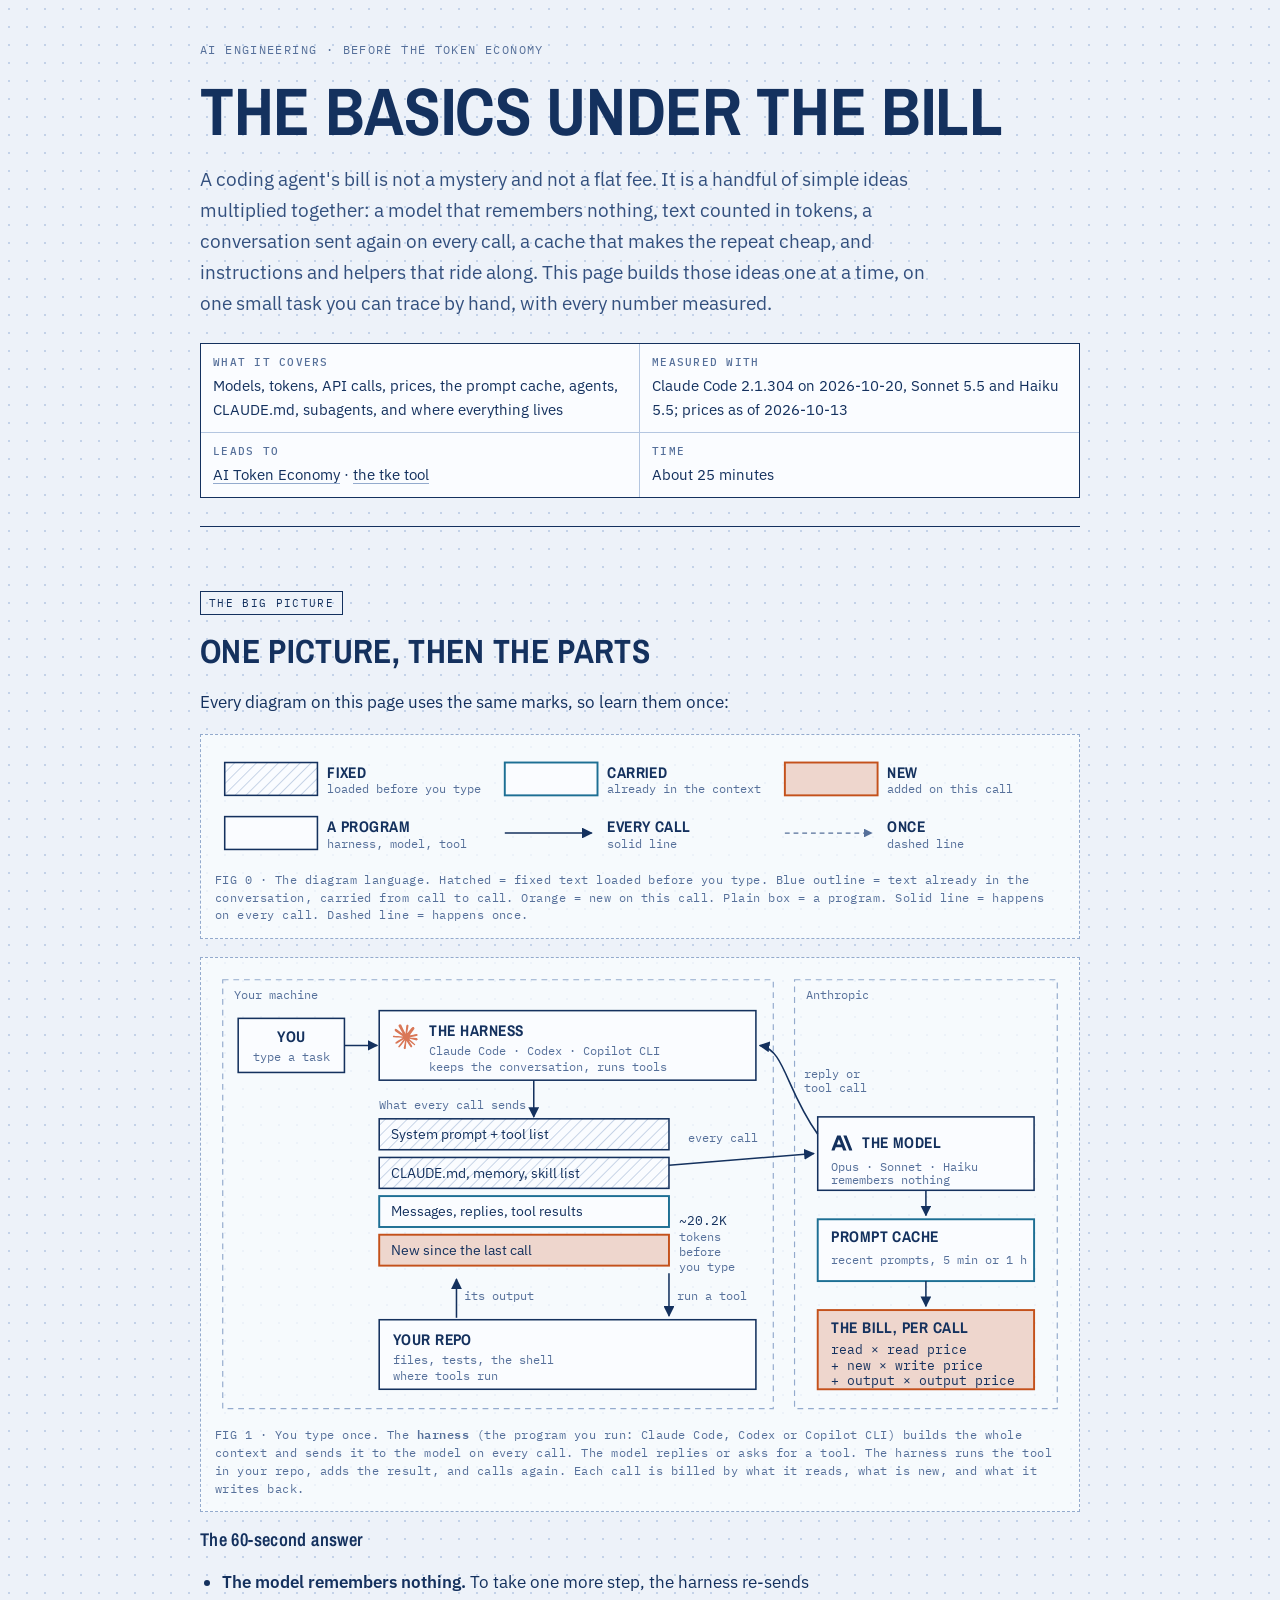
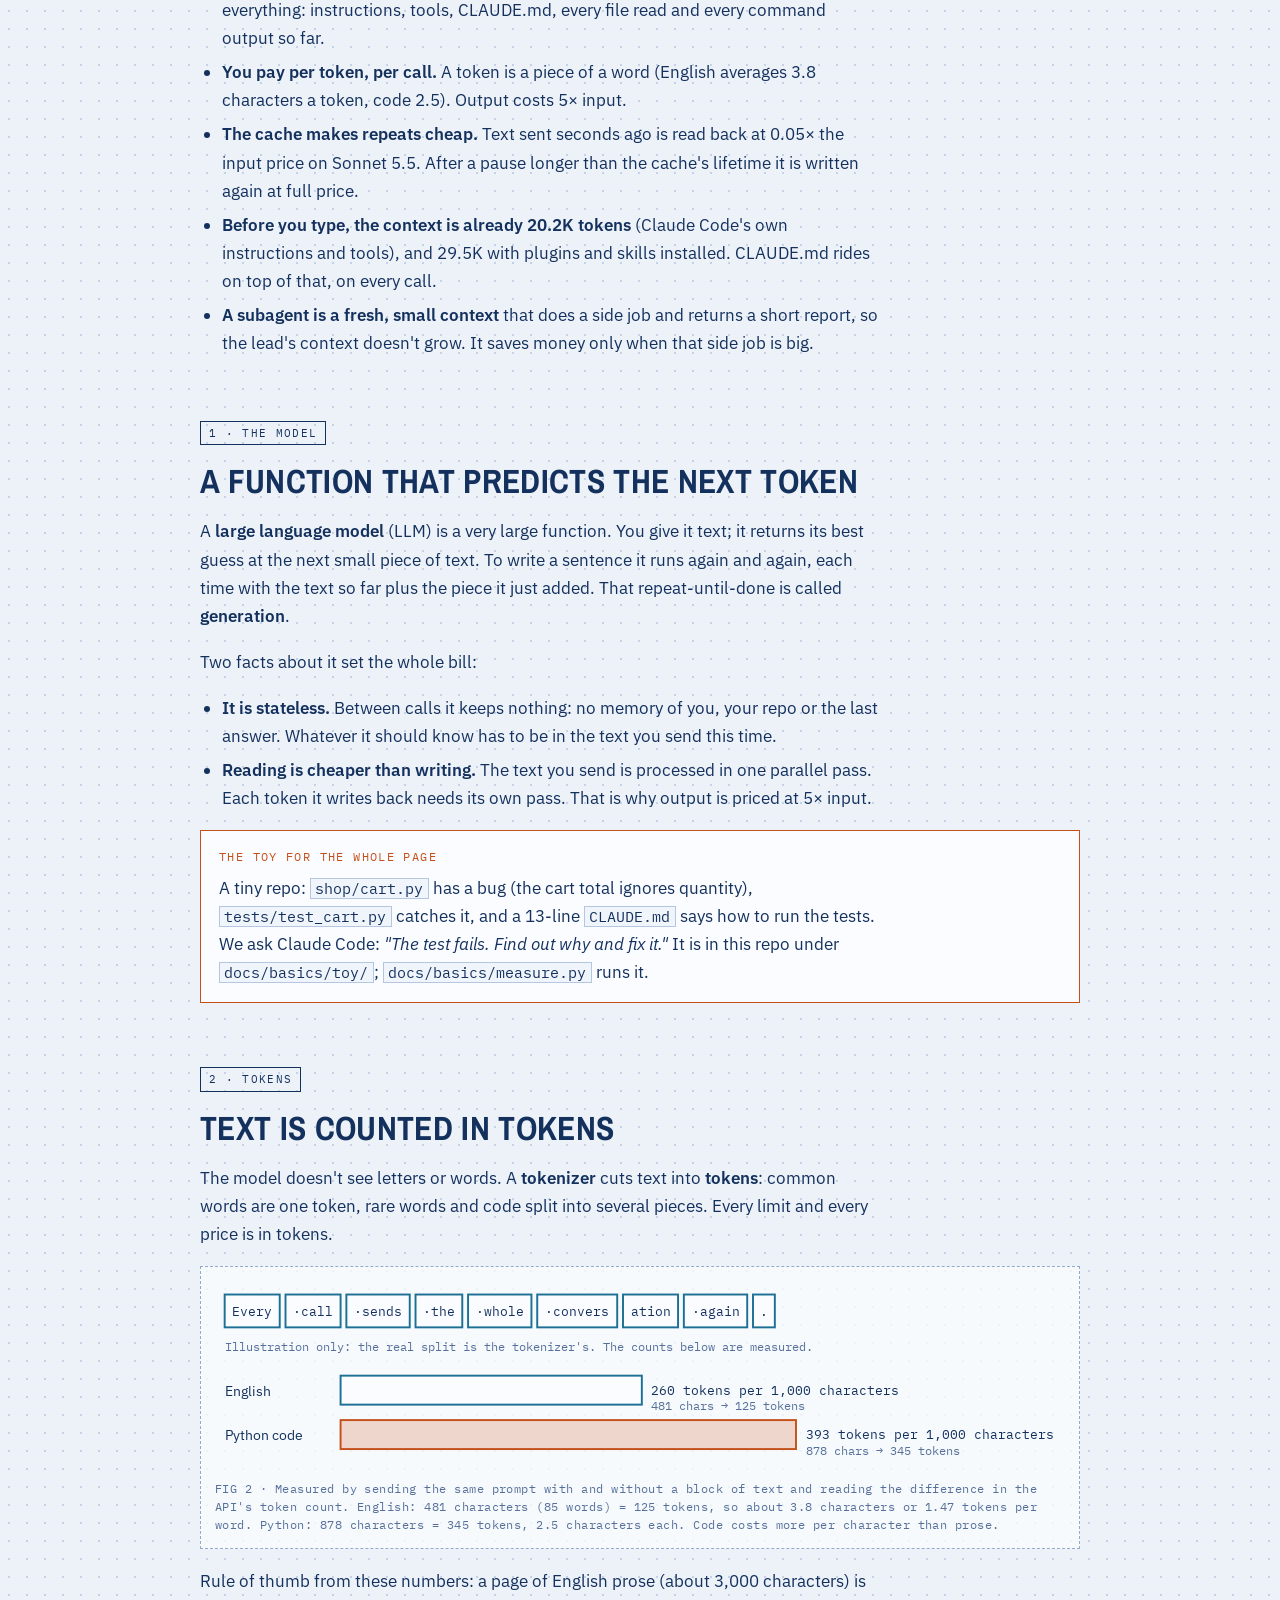
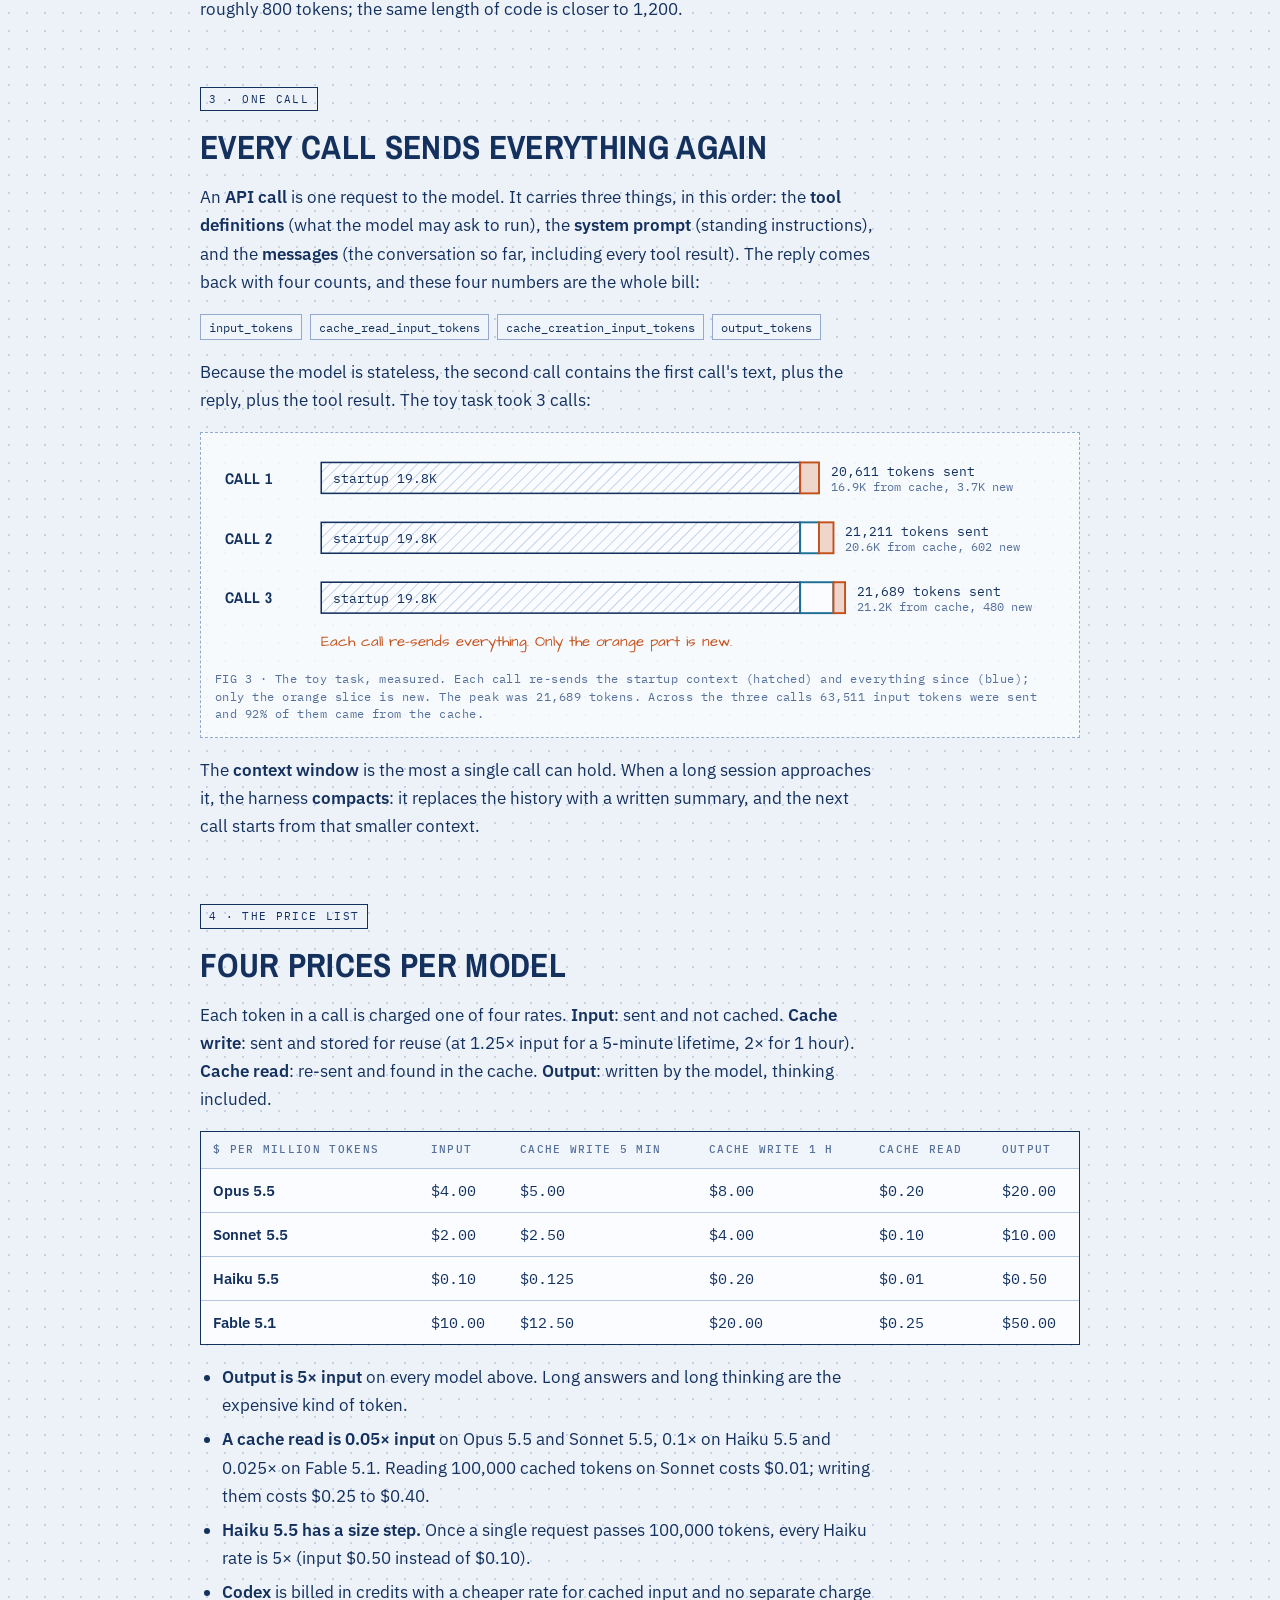
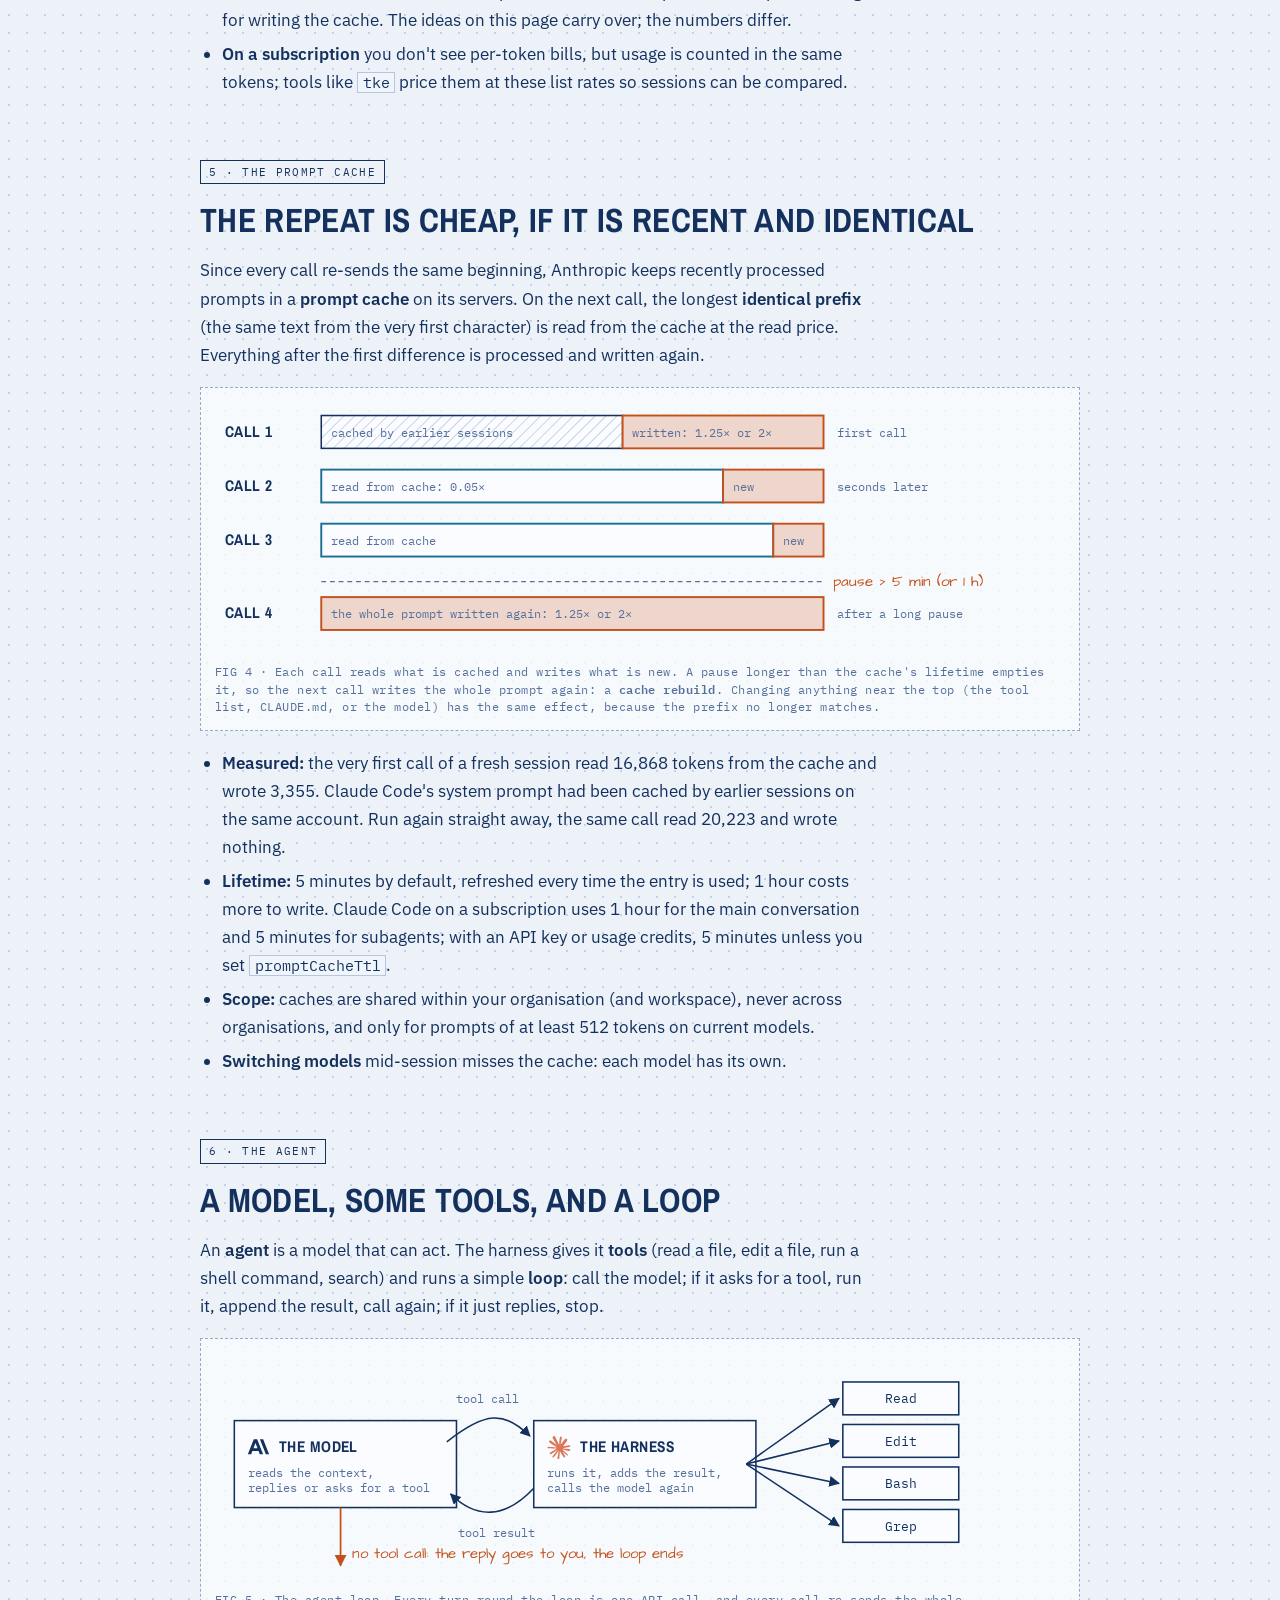
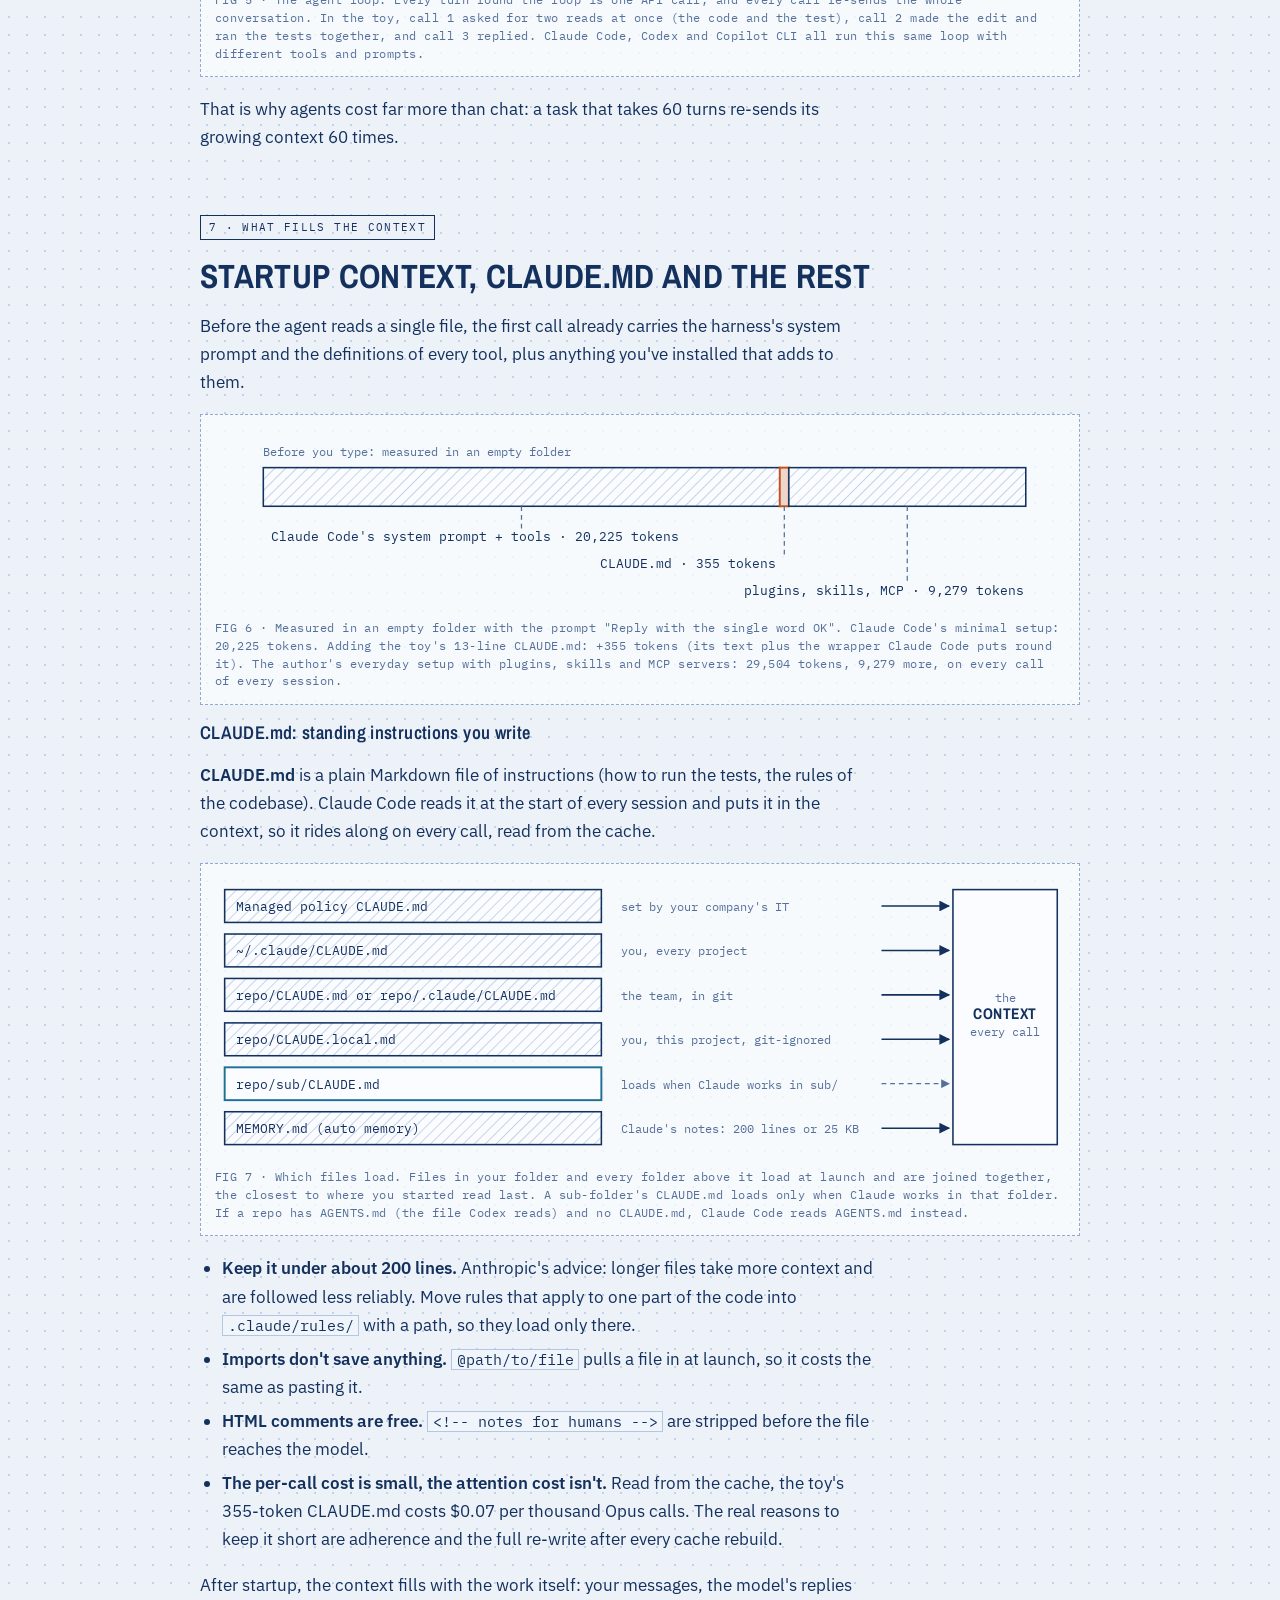
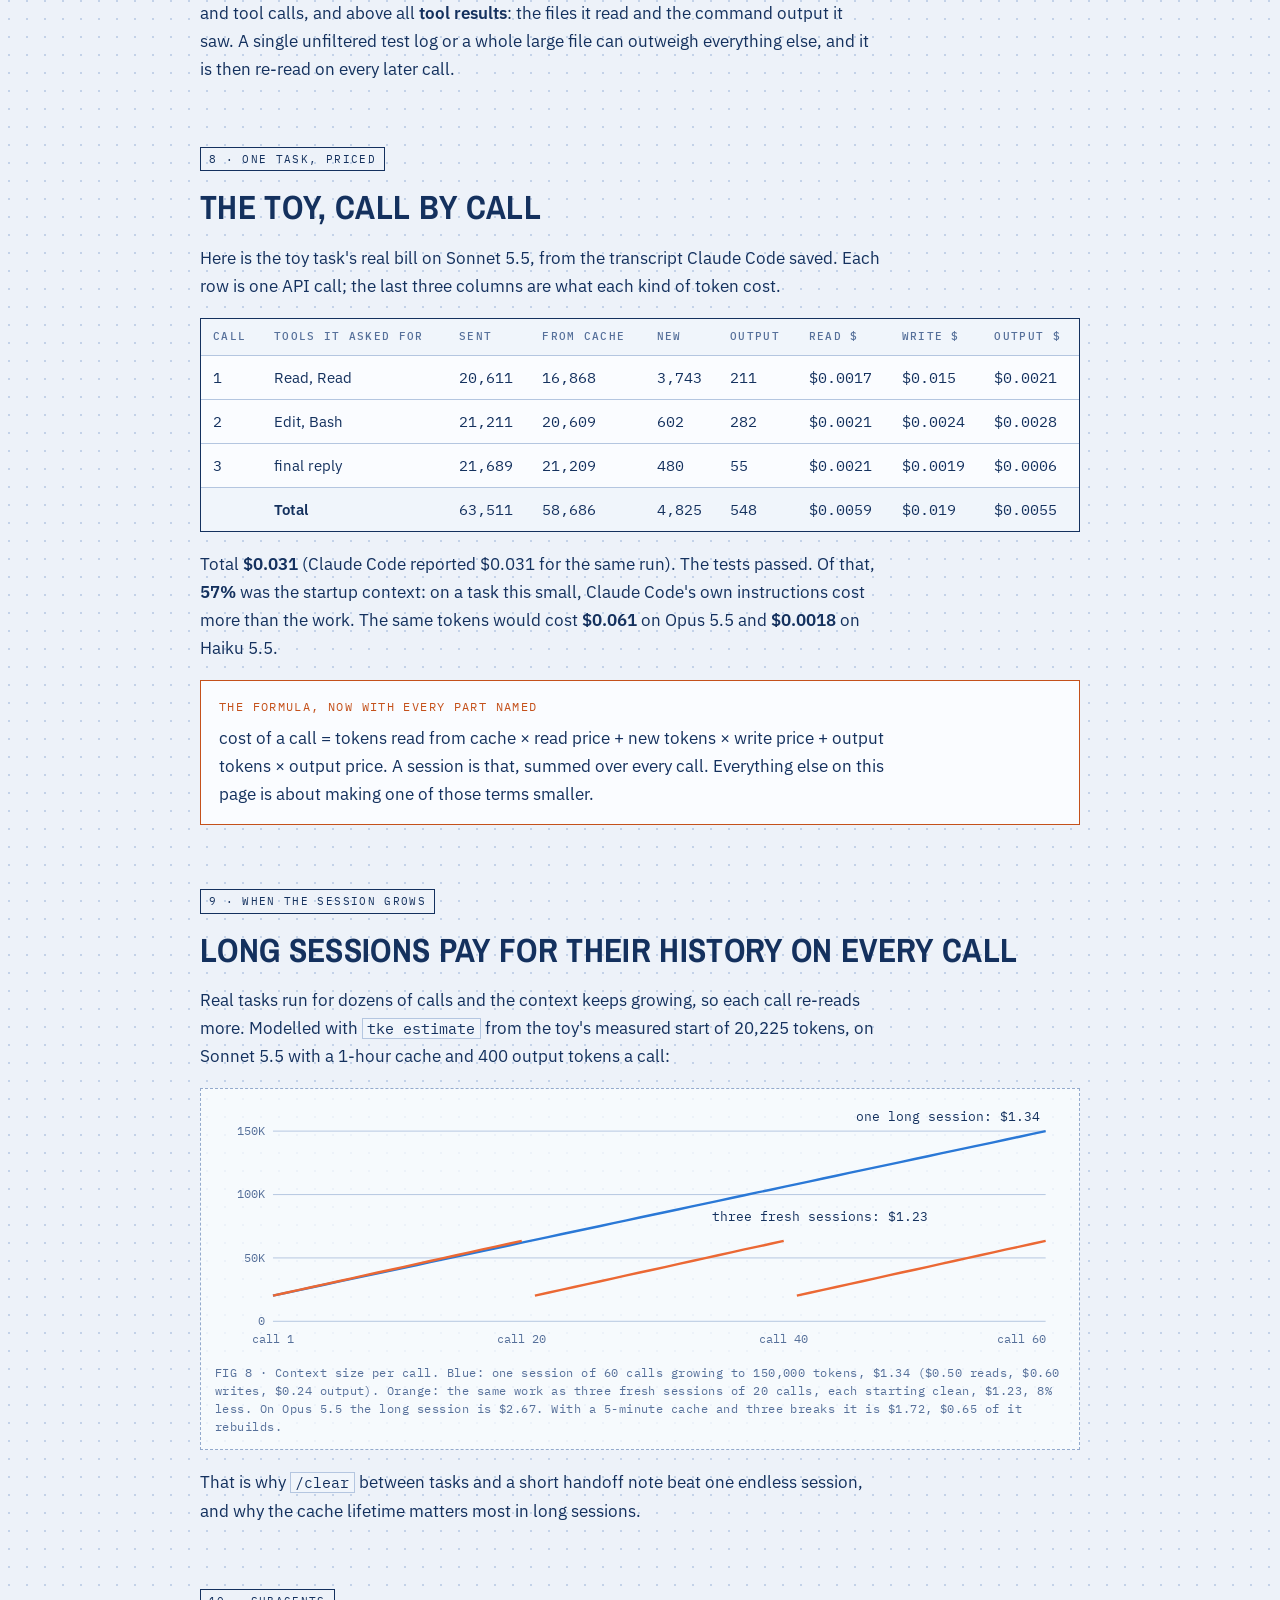
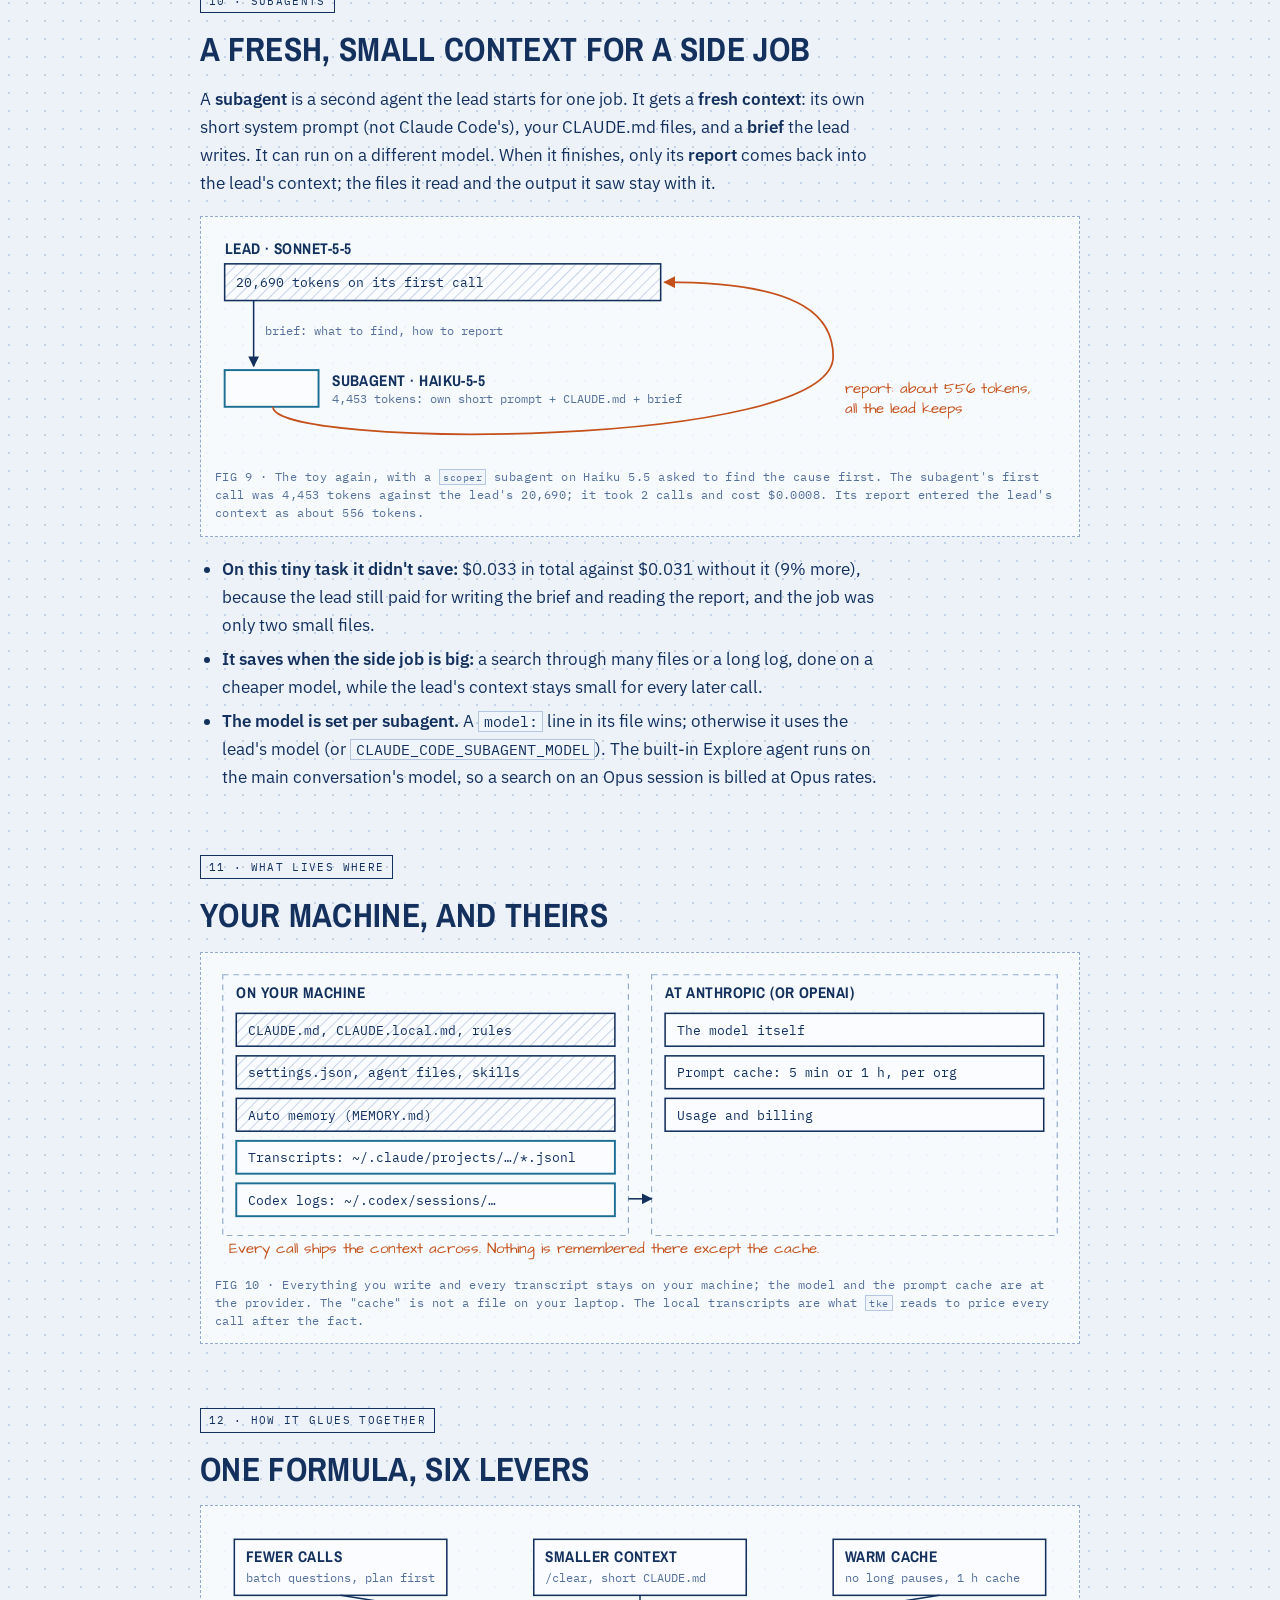
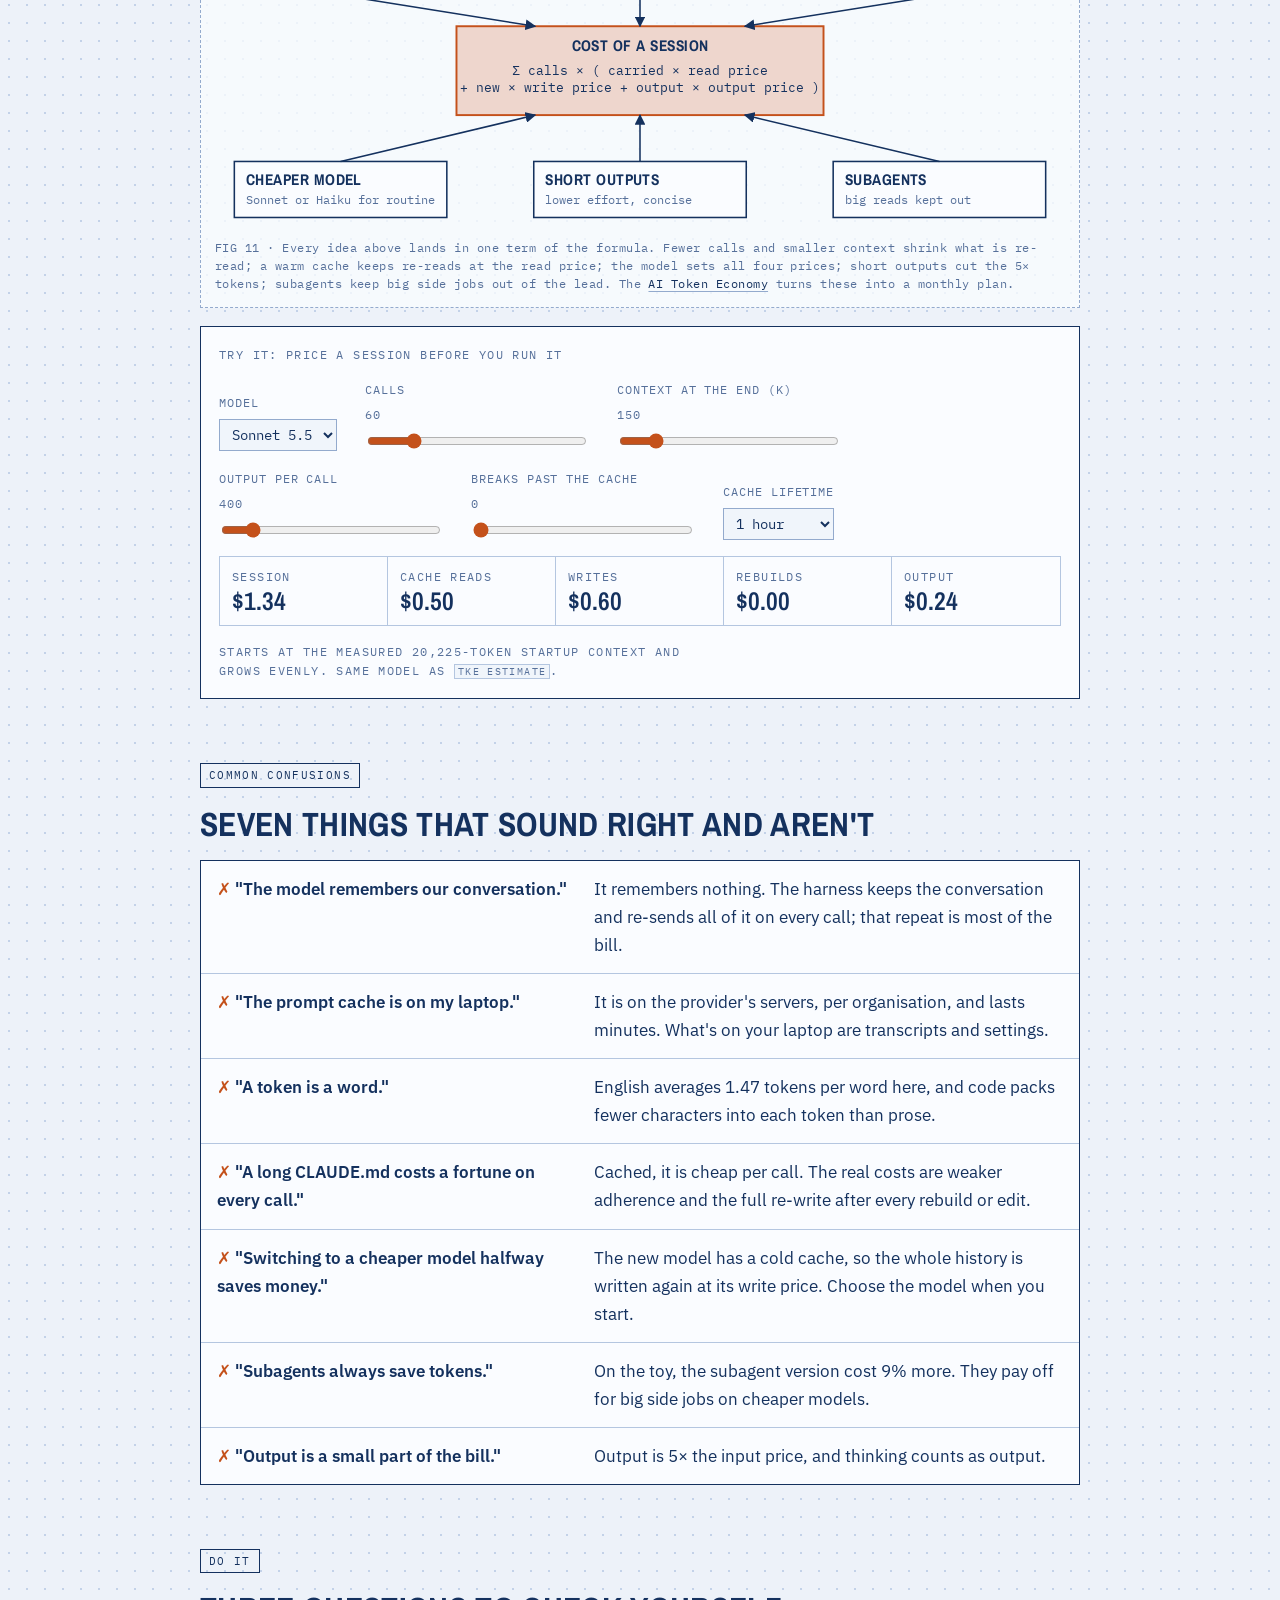
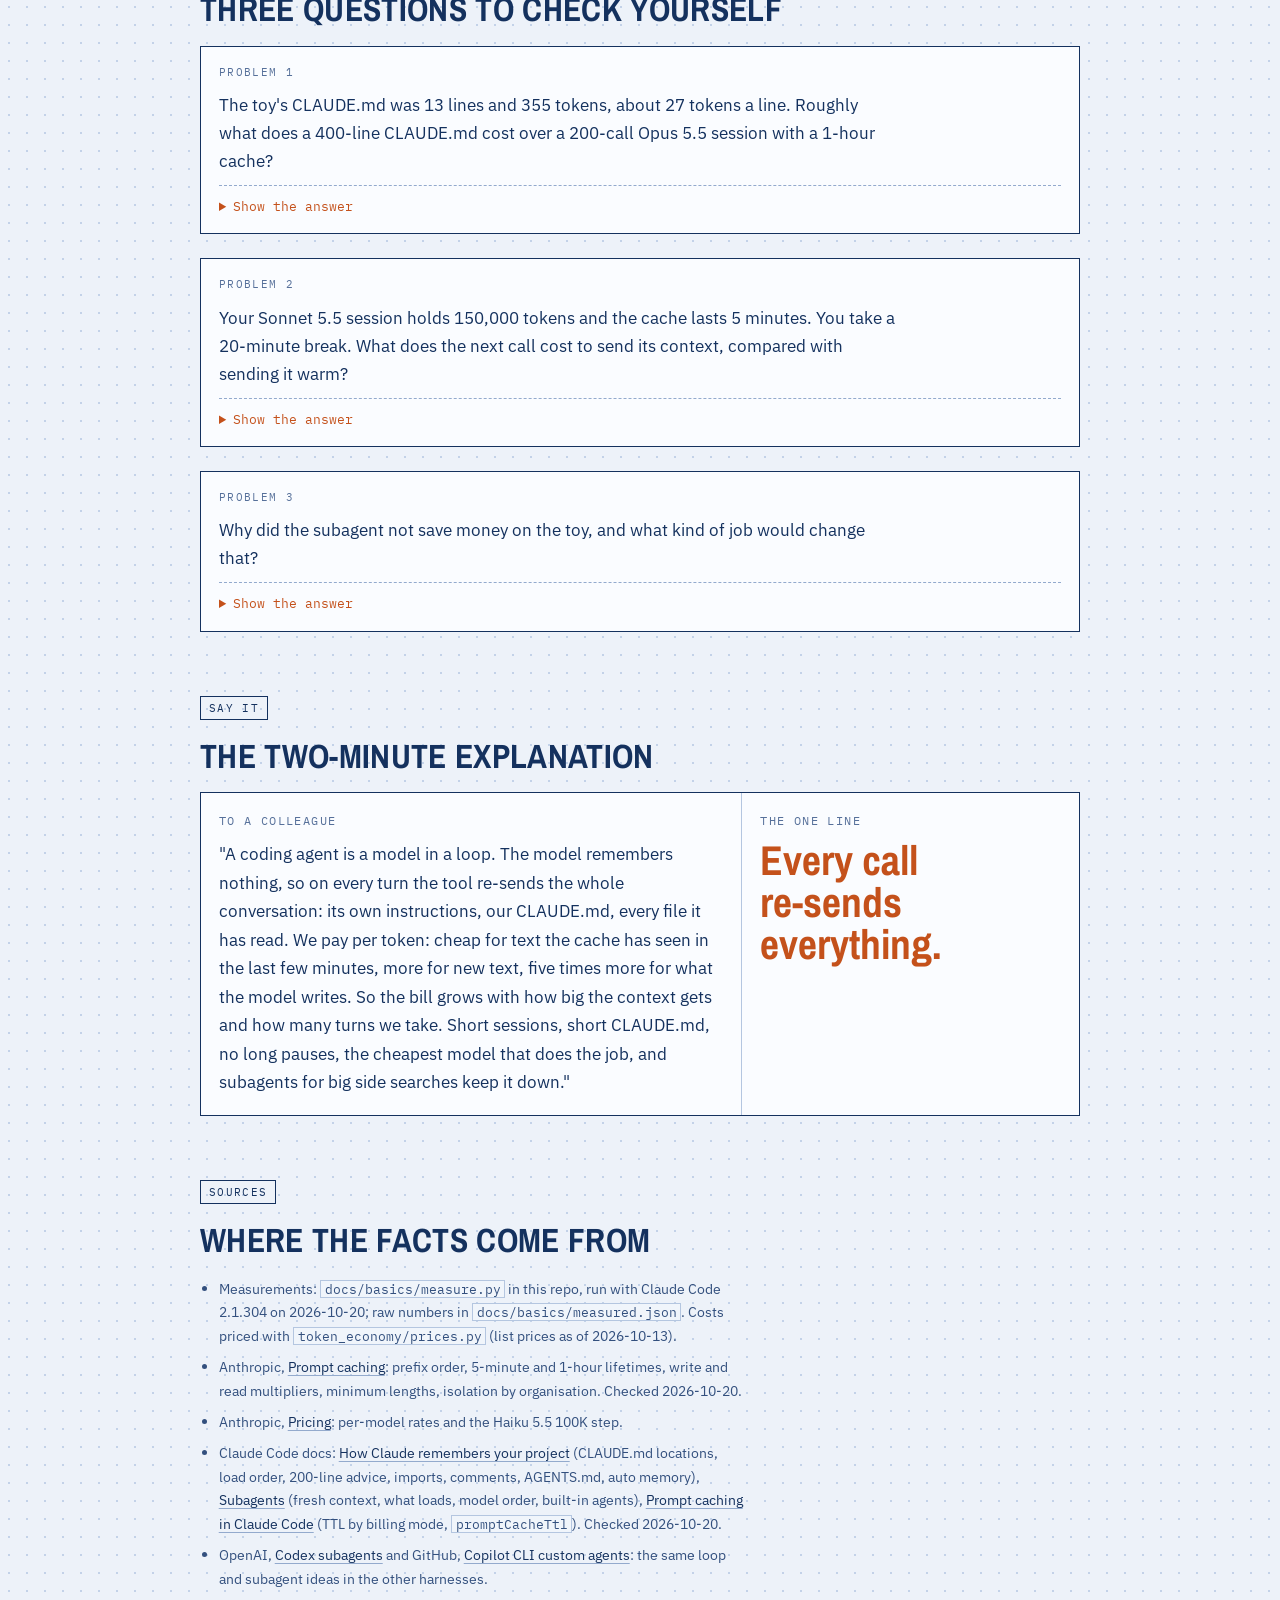
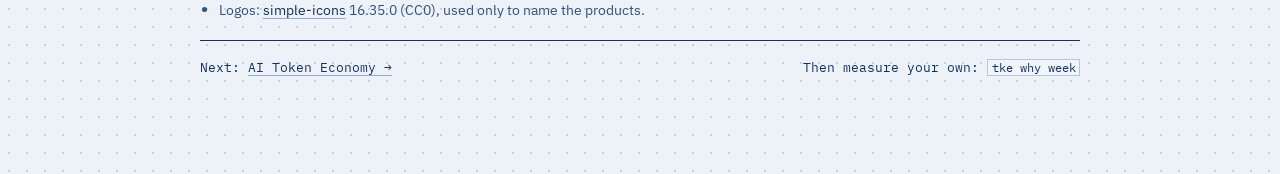
==== docs/basics.html @ dcbd27a0 "docs: The Basics Under the Bill, a first-principles page before the token economy docs/basics.html e" ====
<!doctype html>
<html lang="en">
<head>
<meta charset="utf-8">
<meta name="viewport" content="width=device-width, initial-scale=1, viewport-fit=cover">
<title>The Basics Under the Bill</title>
<meta name="description" content="What a language model, a token, an API call, the prompt cache, an agent, CLAUDE.md and a subagent are, how each is priced, and how they glue together into the bill: the groundwork for the AI token economy. Every number measured with the real Claude Code CLI.">
<link rel="preconnect" href="https://fonts.googleapis.com">
<link rel="preconnect" href="https://fonts.gstatic.com" crossorigin>
<link rel="stylesheet" href="https://fonts.googleapis.com/css2?family=Archivo+Narrow:wght@500;600;700&family=Architects+Daughter&family=IBM+Plex+Mono:wght@400;500&family=IBM+Plex+Sans:ital,wght@0,400;0,500;0,600;1,400&display=swap">
<style>

/* Knowledge Graph page style (the blueprint look), copied from the KG library.
   Layout: one reading column on dotted drafting paper. Each idea runs the same beats:
   wall → idea → see it → build it → in Kept → confusions → do it → say it → sources. */
:root{
  --kg-bg:#EDF2F9; --kg-dot:#C3D2E8; --kg-card:#FAFCFF; --kg-panel:#F0F5FB;
  --kg-ink:#14315E; --kg-ink-2:#33507E; --kg-muted:#56709A; --kg-line:#B4C6E0; --kg-line-2:#93AACD;
  --kg-hi:#C4511B; --kg-accent:#B5531C; --kg-ok:#2F7D5B; --kg-cool:#1D6F94;
  --kg-display:"Archivo Narrow","Arial Narrow",system-ui,sans-serif;
  --kg-body:"IBM Plex Sans",system-ui,-apple-system,"Segoe UI",sans-serif;
  --kg-mono:"IBM Plex Mono",ui-monospace,Menlo,Consolas,monospace;
  --kg-hand:"Architects Daughter","Comic Sans MS",cursive;
}
@media (prefers-color-scheme: dark){
  :root:not([data-theme="light"]){
    --kg-bg:#0B1D39; --kg-dot:#1D3863; --kg-card:#112A52; --kg-panel:#0F2547;
    --kg-ink:#E4EDF9; --kg-ink-2:#C3D3EC; --kg-muted:#9FB6D8; --kg-line:#2B4C7C; --kg-line-2:#3C639A;
    --kg-hi:#FFA36B; --kg-accent:#FF9F5A; --kg-ok:#7FD6A9; --kg-cool:#5CC8E6; color-scheme:dark;
  }
}
:root[data-theme="dark"]{
  --kg-bg:#0B1D39; --kg-dot:#1D3863; --kg-card:#112A52; --kg-panel:#0F2547;
  --kg-ink:#E4EDF9; --kg-ink-2:#C3D3EC; --kg-muted:#9FB6D8; --kg-line:#2B4C7C; --kg-line-2:#3C639A;
  --kg-hi:#FFA36B; --kg-accent:#FF9F5A; --kg-ok:#7FD6A9; --kg-cool:#5CC8E6; color-scheme:dark;
}
*{box-sizing:border-box}
body{margin:0;background-color:var(--kg-bg);background-image:radial-gradient(var(--kg-dot) 1.1px,transparent 1.4px);background-size:18px 18px;color:var(--kg-ink);font:17px/1.65 var(--kg-body);padding-inline:clamp(16px,4vw,48px);padding-block:40px 96px}
a{color:var(--kg-ink);text-decoration-color:var(--kg-line-2);text-underline-offset:3px}
a:hover{text-decoration-color:var(--kg-hi)}
:focus-visible{outline:2px solid var(--kg-hi);outline-offset:3px}
h1,h2,h3{font-family:var(--kg-display);text-wrap:balance;margin:0;line-height:1.08}
h1{font-size:clamp(2.5rem,6.5vw,4.2rem);text-transform:uppercase;font-weight:700;letter-spacing:-.005em}
h2{font-size:clamp(1.55rem,3.4vw,2.1rem);text-transform:uppercase;font-weight:700;letter-spacing:.01em}
h3{font-size:1.15rem;font-weight:600;letter-spacing:.02em}
p{margin:0;max-width:68ch}
ul,ol{margin:0;padding-left:1.3em;max-width:68ch}
li+li{margin-top:.35em}
code{font-family:var(--kg-mono);font-size:.88em;background:var(--kg-panel);border:1px solid var(--kg-line);padding:0 .3em}
b,strong{font-weight:600}
.page{max-width:880px;margin:0 auto;display:flex;flex-direction:column;gap:64px}
.label{font-family:var(--kg-mono);font-size:.72rem;letter-spacing:.12em;text-transform:uppercase;color:var(--kg-muted)}
.hand{font-family:var(--kg-hand);color:var(--kg-hi)}

/* hero + title block */
.hero{display:flex;flex-direction:column;gap:16px;border-bottom:1.5px solid var(--kg-ink);padding-bottom:28px}
.lede{font-size:1.18rem;color:var(--kg-ink-2)}
.tblock{display:grid;grid-template-columns:repeat(2,minmax(0,1fr));border:1.5px solid var(--kg-ink);background:var(--kg-card);font-size:.92rem;margin-top:8px}
.tblock>div{padding:10px 12px;border-right:1px solid var(--kg-line);border-bottom:1px solid var(--kg-line);min-width:0}
.tblock>div:nth-child(2n){border-right:0}
.tblock>div:nth-last-child(-n+2){border-bottom:0}
.tblock b{display:block;font-family:var(--kg-mono);font-weight:500;font-size:.66rem;letter-spacing:.12em;text-transform:uppercase;color:var(--kg-muted);margin-bottom:2px}

/* sections and beats */
section{display:flex;flex-direction:column;gap:18px;scroll-margin-top:16px}
.beat{display:flex;align-items:center;gap:10px}
.beat span{font-family:var(--kg-mono);font-size:.7rem;letter-spacing:.12em;text-transform:uppercase;border:1.5px solid var(--kg-ink);padding:2px 8px}
.motto{font-family:var(--kg-hand);font-size:1.3rem;color:var(--kg-hi);line-height:1.4;max-width:60ch}
.callout{border:1.5px solid var(--kg-hi);background:var(--kg-card);padding:16px 18px;display:flex;flex-direction:column;gap:8px}
.callout .label{color:var(--kg-hi)}

/* figures (inline SVG inked with the tokens) */
figure{margin:0}
.fig{border:1px dashed var(--kg-line-2);background:color-mix(in srgb,var(--kg-card) 75%,transparent);padding:14px;overflow-x:auto}
.fig svg{display:block;width:100%;height:auto;min-width:600px}
.fig figcaption{font-family:var(--kg-mono);font-size:.74rem;color:var(--kg-muted);margin-top:10px;letter-spacing:.04em;line-height:1.5}
svg text{fill:var(--kg-ink);font-family:var(--kg-body);font-size:14px}
svg .t-s{font-family:var(--kg-mono);font-size:12px;fill:var(--kg-muted)}
svg .t-b{font-family:var(--kg-display);font-weight:700;font-size:16px;letter-spacing:.03em;text-transform:uppercase}
svg .t-m{font-family:var(--kg-mono);font-size:13px}
svg .t-h{font-family:var(--kg-hand);font-size:16px;fill:var(--kg-hi)}
svg .box{fill:var(--kg-card);stroke:var(--kg-ink);stroke-width:1.6}
svg .frozen{fill:url(#hatch);stroke:var(--kg-ink);stroke-width:1.6}
svg .train{fill:color-mix(in srgb,var(--kg-hi) 22%,var(--kg-card));stroke:var(--kg-hi);stroke-width:2}
svg .data{fill:var(--kg-card);stroke:var(--kg-cool);stroke-width:2}
svg .ln{stroke:var(--kg-ink);stroke-width:1.6;fill:none}
svg .ln-d{stroke:var(--kg-muted);stroke-width:1.3;fill:none;stroke-dasharray:5 4}
svg .ln-hi{stroke:var(--kg-hi);stroke-width:1.8;fill:none}
svg .hatch-line{stroke:var(--kg-line-2);stroke-width:1}
svg .ah{fill:var(--kg-ink)} svg .ah-hi{fill:var(--kg-hi)}

/* build it: number traces, code */
.trace{border:1.5px solid var(--kg-ink);background:var(--kg-card);overflow-x:auto}
.trace table{border-collapse:collapse;width:100%;min-width:520px;font-size:.95rem}
.trace th,.trace td{text-align:left;padding:9px 12px;border-bottom:1px solid var(--kg-line);vertical-align:top}
.trace th{font-family:var(--kg-mono);font-weight:500;font-size:.68rem;letter-spacing:.12em;text-transform:uppercase;color:var(--kg-muted);background:var(--kg-panel)}
.trace tr:last-child td{border-bottom:0}
.num{font-family:var(--kg-mono);font-variant-numeric:tabular-nums;white-space:nowrap}
pre.code{margin:0;background:var(--kg-card);border:1.5px solid var(--kg-ink);padding:14px 16px;overflow-x:auto;font:13.5px/1.6 var(--kg-mono);color:var(--kg-ink)}
pre.code .c{color:var(--kg-muted)}
pre.out{border-style:dashed;border-color:var(--kg-line-2);background:var(--kg-panel)}

/* interactive widget */
.widget{border:1.5px solid var(--kg-ink);background:var(--kg-card);padding:18px;display:flex;flex-direction:column;gap:16px}
.widget .controls{display:flex;flex-wrap:wrap;gap:18px 28px;align-items:end}
.widget label{display:flex;flex-direction:column;gap:6px;font-family:var(--kg-mono);font-size:.74rem;letter-spacing:.08em;text-transform:uppercase;color:var(--kg-muted)}
.widget input[type=range]{width:220px;accent-color:var(--kg-hi)}
.widget select{font:inherit;font-family:var(--kg-mono);font-size:.85rem;color:var(--kg-ink);background:var(--kg-panel);border:1px solid var(--kg-line-2);padding:5px 8px}
.readout{display:grid;grid-template-columns:repeat(auto-fit,minmax(min(100%,170px),1fr));border:1px solid var(--kg-line)}
.readout div{padding:10px 12px;border-right:1px solid var(--kg-line);display:flex;flex-direction:column;gap:2px;min-width:0}
.readout div:last-child{border-right:0}
.readout b{font-family:var(--kg-display);font-size:1.6rem;line-height:1.05;font-variant-numeric:tabular-nums}
.bars{display:flex;flex-direction:column;gap:8px}
.bar{display:grid;grid-template-columns:150px minmax(0,1fr) 90px;gap:10px;align-items:center;font-size:.85rem}
.bar .track{height:14px;background:var(--kg-panel);border:1px solid var(--kg-line);position:relative}
.bar .fill{position:absolute;inset:0 auto 0 0;background:var(--kg-ink)}
.bar .fill.hi{background:var(--kg-hi)}
.bar .v{font-family:var(--kg-mono);font-size:.8rem;text-align:right;font-variant-numeric:tabular-nums}

/* confusions, do it, say it */
.confusions{display:flex;flex-direction:column;gap:0;border:1.5px solid var(--kg-ink);background:var(--kg-card)}
.confusions>div{padding:14px 16px;border-bottom:1px solid var(--kg-line);display:grid;grid-template-columns:minmax(0,1fr) minmax(0,1.3fr);gap:16px}
.confusions>div:last-child{border-bottom:0}
.confusions .myth{font-weight:600}
.confusions .myth::before{content:"✗ ";color:var(--kg-hi)}
.do{list-style:none;padding:0;margin:0;display:flex;flex-direction:column;gap:18px;counter-reset:q;max-width:none}
.do>li{counter-increment:q;border:1.5px solid var(--kg-ink);background:var(--kg-card);padding:16px 18px;display:flex;flex-direction:column;gap:10px}
.do>li::before{content:"Problem " counter(q);font-family:var(--kg-mono);font-size:.7rem;letter-spacing:.12em;text-transform:uppercase;color:var(--kg-muted)}
.do details{border-top:1px dashed var(--kg-line-2);padding-top:10px}
.do summary{cursor:pointer;font-family:var(--kg-mono);font-size:.8rem;color:var(--kg-hi)}
.do details>div{margin-top:10px;display:flex;flex-direction:column;gap:8px}
.say{border:1.5px solid var(--kg-ink);background:var(--kg-card);display:grid;grid-template-columns:minmax(0,1.6fr) minmax(0,1fr)}
.say>div{padding:18px;display:flex;flex-direction:column;gap:10px;min-width:0}
.say>div+div{border-left:1px solid var(--kg-line)}
.say .script{font-size:1.08rem}
.say .one{font-family:var(--kg-display);font-size:2.6rem;font-weight:700;line-height:1;color:var(--kg-hi)}
.sources{font-size:.9rem;color:var(--kg-ink-2)}
.sources li+li{margin-top:.5em}
.next{display:flex;justify-content:space-between;gap:12px;flex-wrap:wrap;border-top:1.5px solid var(--kg-ink);padding-top:16px;font-family:var(--kg-mono);font-size:.82rem}

@media (max-width:640px){
  body{font-size:16px}
  .tblock{grid-template-columns:1fr}
  .tblock>div{border-right:0!important}
  .tblock>div:nth-last-child(2){border-bottom:1px solid var(--kg-line)}
  .confusions>div,.say{grid-template-columns:1fr}
  .say>div+div{border-left:0;border-top:1px solid var(--kg-line)}
  .bar{grid-template-columns:100px minmax(0,1fr) 70px}
}
@media (prefers-reduced-motion:reduce){*{transition:none!important;animation:none!important}}


/* additions for this page */
:root{--viz-1:#2a78d6;--viz-2:#eb6834}
@media (prefers-color-scheme: dark){:root:not([data-theme="light"]){--viz-1:#3987e5;--viz-2:#d95926}}
:root[data-theme="dark"]{--viz-1:#3987e5;--viz-2:#d95926}
svg .zone{fill:none;stroke:var(--kg-line-2);stroke-width:1.2;stroke-dasharray:6 5}
svg .logo{fill:var(--kg-ink)} svg .logo.claude{fill:#D97757}
svg .ah-d{fill:var(--kg-muted)}
svg .grid{stroke:var(--kg-line);stroke-width:1}
svg .viz-line{fill:none;stroke-width:2.5;stroke-linejoin:round}
svg .viz-line.v1{stroke:var(--viz-1)} svg .viz-line.v2{stroke:var(--viz-2)}
.key{display:flex;flex-wrap:wrap;gap:6px 18px;font-family:var(--kg-mono);font-size:.74rem;color:var(--kg-muted);margin-top:8px}
.key i{display:inline-block;width:16px;height:3px;vertical-align:middle;margin-right:6px}
.trace tr.sum td{background:var(--kg-panel)}
.two{display:grid;grid-template-columns:repeat(2,minmax(0,1fr));gap:18px}
.two>div{border:1.5px solid var(--kg-ink);background:var(--kg-card);padding:14px 16px;display:flex;flex-direction:column;gap:8px}
.two h3{font-size:1rem}
#calc .readout{grid-template-columns:repeat(auto-fit,minmax(min(100%,120px),1fr))}
.chips{display:flex;flex-wrap:wrap;gap:8px}
.chips span{font-family:var(--kg-mono);font-size:.78rem;border:1px solid var(--kg-line-2);background:var(--kg-panel);padding:2px 8px}
@media (max-width:640px){.two{grid-template-columns:1fr}}
</style>
</head>
<body>
<svg width="0" height="0" style="position:absolute" aria-hidden="true">
  <defs>
    <marker id="ah" viewBox="0 0 10 10" refX="9" refY="5" markerWidth="7" markerHeight="7" orient="auto-start-reverse"><path d="M0,0 L10,5 L0,10 z" class="ah"/></marker>
    <marker id="ah-hi" viewBox="0 0 10 10" refX="9" refY="5" markerWidth="7" markerHeight="7" orient="auto-start-reverse"><path d="M0,0 L10,5 L0,10 z" class="ah-hi"/></marker>
    <marker id="ah-d" viewBox="0 0 10 10" refX="9" refY="5" markerWidth="7" markerHeight="7" orient="auto-start-reverse"><path d="M0,0 L10,5 L0,10 z" class="ah-d"/></marker>
    <pattern id="hatch" width="8" height="8" patternUnits="userSpaceOnUse" patternTransform="rotate(45)"><rect width="8" height="8" fill="var(--kg-card)"/><line x1="0" y1="0" x2="0" y2="8" class="hatch-line"/></pattern>
    <symbol id="i-claude" viewBox="0 0 24 24"><path d="m4.7144 15.9555 4.7174-2.6471.079-.2307-.079-.1275h-.2307l-.7893-.0486-2.6956-.0729-2.3375-.0971-2.2646-.1214-.5707-.1215-.5343-.7042.0546-.3522.4797-.3218.686.0608 1.5179.1032 2.2767.1578 1.6514.0972 2.4468.255h.3886l.0546-.1579-.1336-.0971-.1032-.0972L6.973 9.8356l-2.55-1.6879-1.3356-.9714-.7225-.4918-.3643-.4614-.1578-1.0078.6557-.7225.8803.0607.2246.0607.8925.686 1.9064 1.4754 2.4893 1.8336.3643.3035.1457-.1032.0182-.0728-.164-.2733-1.3539-2.4467-1.445-2.4893-.6435-1.032-.17-.6194c-.0607-.255-.1032-.4674-.1032-.7285L6.287.1335 6.6997 0l.9957.1336.419.3642.6192 1.4147 1.0018 2.2282 1.5543 3.0296.4553.8985.2429.8318.091.255h.1579v-.1457l.1275-1.706.2368-2.0947.2307-2.6957.0789-.7589.3764-.9107.7468-.4918.5828.2793.4797.686-.0668.4433-.2853 1.8517-.5586 2.9021-.3643 1.9429h.2125l.2429-.2429.9835-1.3053 1.6514-2.0643.7286-.8196.85-.9046.5464-.4311h1.0321l.759 1.1293-.34 1.1657-1.0625 1.3478-.8804 1.1414-1.2628 1.7-.7893 1.36.0729.1093.1882-.0183 2.8535-.607 1.5421-.2794 1.8396-.3157.8318.3886.091.3946-.3278.8075-1.967.4857-2.3072.4614-3.4364.8136-.0425.0304.0486.0607 1.5482.1457.6618.0364h1.621l3.0175.2247.7892.522.4736.6376-.079.4857-1.2142.6193-1.6393-.3886-3.825-.9107-1.3113-.3279h-.1822v.1093l1.0929 1.0686 2.0035 1.8092 2.5075 2.3314.1275.5768-.3218.4554-.34-.0486-2.2039-1.6575-.85-.7468-1.9246-1.621h-.1275v.17l.4432.6496 2.3436 3.5214.1214 1.0807-.17.3521-.6071.2125-.6679-.1214-1.3721-1.9246L14.38 17.959l-1.1414-1.9428-.1397.079-.674 7.2552-.3156.3703-.7286.2793-.6071-.4614-.3218-.7468.3218-1.4753.3886-1.9246.3157-1.53.2853-1.9004.17-.6314-.0121-.0425-.1397.0182-1.4328 1.9672-2.1796 2.9446-1.7243 1.8456-.4128.164-.7164-.3704.0667-.6618.4008-.5889 2.386-3.0357 1.4389-1.882.929-1.0868-.0062-.1579h-.0546l-6.3385 4.1164-1.1293.1457-.4857-.4554.0608-.7467.2307-.2429 1.9064-1.3114Z"/></symbol><symbol id="i-anthropic" viewBox="0 0 24 24"><path d="M17.3041 3.541h-3.6718l6.696 16.918H24Zm-10.6082 0L0 20.459h3.7442l1.3693-3.5527h7.0052l1.3693 3.5528h3.7442L10.5363 3.5409Zm-.3712 10.2232 2.2914-5.9456 2.2914 5.9456Z"/></symbol><symbol id="i-githubcopilot" viewBox="0 0 24 24"><path d="M23.922 16.997C23.061 18.492 18.063 22.02 12 22.02 5.937 22.02.939 18.492.078 16.997A.641.641 0 0 1 0 16.741v-2.869a.883.883 0 0 1 .053-.22c.372-.935 1.347-2.292 2.605-2.656.167-.429.414-1.055.644-1.517a10.098 10.098 0 0 1-.052-1.086c0-1.331.282-2.499 1.132-3.368.397-.406.89-.717 1.474-.952C7.255 2.937 9.248 1.98 11.978 1.98c2.731 0 4.767.957 6.166 2.093.584.235 1.077.546 1.474.952.85.869 1.132 2.037 1.132 3.368 0 .368-.014.733-.052 1.086.23.462.477 1.088.644 1.517 1.258.364 2.233 1.721 2.605 2.656a.841.841 0 0 1 .053.22v2.869a.641.641 0 0 1-.078.256Zm-11.75-5.992h-.344a4.359 4.359 0 0 1-.355.508c-.77.947-1.918 1.492-3.508 1.492-1.725 0-2.989-.359-3.782-1.259a2.137 2.137 0 0 1-.085-.104L4 11.746v6.585c1.435.779 4.514 2.179 8 2.179 3.486 0 6.565-1.4 8-2.179v-6.585l-.098-.104s-.033.045-.085.104c-.793.9-2.057 1.259-3.782 1.259-1.59 0-2.738-.545-3.508-1.492a4.359 4.359 0 0 1-.355-.508Zm2.328 3.25c.549 0 1 .451 1 1v2c0 .549-.451 1-1 1-.549 0-1-.451-1-1v-2c0-.549.451-1 1-1Zm-5 0c.549 0 1 .451 1 1v2c0 .549-.451 1-1 1-.549 0-1-.451-1-1v-2c0-.549.451-1 1-1Zm3.313-6.185c.136 1.057.403 1.913.878 2.497.442.544 1.134.938 2.344.938 1.573 0 2.292-.337 2.657-.751.384-.435.558-1.15.558-2.361 0-1.14-.243-1.847-.705-2.319-.477-.488-1.319-.862-2.824-1.025-1.487-.161-2.192.138-2.533.529-.269.307-.437.808-.438 1.578v.021c0 .265.021.562.063.893Zm-1.626 0c.042-.331.063-.628.063-.894v-.02c-.001-.77-.169-1.271-.438-1.578-.341-.391-1.046-.69-2.533-.529-1.505.163-2.347.537-2.824 1.025-.462.472-.705 1.179-.705 2.319 0 1.211.175 1.926.558 2.361.365.414 1.084.751 2.657.751 1.21 0 1.902-.394 2.344-.938.475-.584.742-1.44.878-2.497Z"/></symbol><symbol id="i-python" viewBox="0 0 24 24"><path d="M14.25.18l.9.2.73.26.59.3.45.32.34.34.25.34.16.33.1.3.04.26.02.2-.01.13V8.5l-.05.63-.13.55-.21.46-.26.38-.3.31-.33.25-.35.19-.35.14-.33.1-.3.07-.26.04-.21.02H8.77l-.69.05-.59.14-.5.22-.41.27-.33.32-.27.35-.2.36-.15.37-.1.35-.07.32-.04.27-.02.21v3.06H3.17l-.21-.03-.28-.07-.32-.12-.35-.18-.36-.26-.36-.36-.35-.46-.32-.59-.28-.73-.21-.88-.14-1.05-.05-1.23.06-1.22.16-1.04.24-.87.32-.71.36-.57.4-.44.42-.33.42-.24.4-.16.36-.1.32-.05.24-.01h.16l.06.01h8.16v-.83H6.18l-.01-2.75-.02-.37.05-.34.11-.31.17-.28.25-.26.31-.23.38-.2.44-.18.51-.15.58-.12.64-.1.71-.06.77-.04.84-.02 1.27.05zm-6.3 1.98l-.23.33-.08.41.08.41.23.34.33.22.41.09.41-.09.33-.22.23-.34.08-.41-.08-.41-.23-.33-.33-.22-.41-.09-.41.09zm13.09 3.95l.28.06.32.12.35.18.36.27.36.35.35.47.32.59.28.73.21.88.14 1.04.05 1.23-.06 1.23-.16 1.04-.24.86-.32.71-.36.57-.4.45-.42.33-.42.24-.4.16-.36.09-.32.05-.24.02-.16-.01h-8.22v.82h5.84l.01 2.76.02.36-.05.34-.11.31-.17.29-.25.25-.31.24-.38.2-.44.17-.51.15-.58.13-.64.09-.71.07-.77.04-.84.01-1.27-.04-1.07-.14-.9-.2-.73-.25-.59-.3-.45-.33-.34-.34-.25-.34-.16-.33-.1-.3-.04-.25-.02-.2.01-.13v-5.34l.05-.64.13-.54.21-.46.26-.38.3-.32.33-.24.35-.2.35-.14.33-.1.3-.06.26-.04.21-.02.13-.01h5.84l.69-.05.59-.14.5-.21.41-.28.33-.32.27-.35.2-.36.15-.36.1-.35.07-.32.04-.28.02-.21V6.07h2.09l.14.01zm-6.47 14.25l-.23.33-.08.41.08.41.23.33.33.23.41.08.41-.08.33-.23.23-.33.08-.41-.08-.41-.23-.33-.33-.23-.41-.08-.41.08z"/></symbol>
  </defs>
</svg>

<main class="page">

<header class="hero">
  <span class="label">AI Engineering · Before the token economy</span>
  <h1>The Basics Under the Bill</h1>
  <p class="lede">A coding agent's bill is not a mystery and not a flat fee. It is a handful of simple ideas multiplied together: a model that remembers nothing, text counted in tokens, a conversation sent again on every call, a cache that makes the repeat cheap, and instructions and helpers that ride along. This page builds those ideas one at a time, on one small task you can trace by hand, with every number measured.</p>
  <div class="tblock">
    <div><b>What it covers</b>Models, tokens, API calls, prices, the prompt cache, agents, CLAUDE.md, subagents, and where everything lives</div>
    <div><b>Measured with</b>Claude Code 2.1.304 on 2026-10-20, Sonnet 5.5 and Haiku 5.5; prices as of 2026-10-13</div>
    <div><b>Leads to</b><a href="https://madhavms.github.io/knowledge-graph/ai-engineering/agents-in-practice/04-ai-token-economy.html">AI Token Economy</a> · <a href="https://github.com/madhavms/ai-token-economy">the tke tool</a></div>
    <div><b>Time</b>About 25 minutes</div>
  </div>
</header>

<section id="big-picture">
  <div class="beat"><span>The big picture</span></div>
  <h2>One picture, then the parts</h2>
  <p>Every diagram on this page uses the same marks, so learn them once:</p>
  <figure class="fig">
    <svg viewBox="0 0 880 116" role="img" aria-label="Legend for every diagram on the page"><rect x="10" y="14" width="96" height="34" class="frozen"/><text x="116" y="30" class="t-b">fixed</text><text x="116" y="46" class="t-s">loaded before you type</text><rect x="300" y="14" width="96" height="34" class="data"/><text x="406" y="30" class="t-b">carried</text><text x="406" y="46" class="t-s">already in the context</text><rect x="590" y="14" width="96" height="34" class="train"/><text x="696" y="30" class="t-b">new</text><text x="696" y="46" class="t-s">added on this call</text><rect x="10" y="70" width="96" height="34" class="box"/><text x="116" y="86" class="t-b">a program</text><text x="116" y="102" class="t-s">harness, model, tool</text><line x1="300" y1="87" x2="390" y2="87" class="ln" marker-end="url(#ah)"/><text x="406" y="86" class="t-b">every call</text><text x="406" y="102" class="t-s">solid line</text><line x1="590" y1="87" x2="680" y2="87" class="ln-d" marker-end="url(#ah-d)"/><text x="696" y="86" class="t-b">once</text><text x="696" y="102" class="t-s">dashed line</text></svg>
    <figcaption>FIG 0 · The diagram language. Hatched = fixed text loaded before you type. Blue outline = text already in the conversation, carried from call to call. Orange = new on this call. Plain box = a program. Solid line = happens on every call. Dashed line = happens once.</figcaption>
  </figure>
  <figure class="fig">
    <svg viewBox="0 0 880 460" role="img" aria-label="The big picture: you, the harness, the context it sends on every call, the model, the cache and the bill"><rect x="8" y="8" width="570" height="444" class="zone"/><text x="20" y="28" class="t-s">Your machine</text><rect x="600" y="8" width="272" height="444" class="zone"/><text x="612" y="28" class="t-s">Anthropic</text><rect x="24" y="48" width="110" height="56" class="box"/><text x="79" y="72" class="t-b" text-anchor="middle">You</text><text x="79" y="92" class="t-s" text-anchor="middle">type a task</text><rect x="170" y="40" width="390" height="72" class="box"/><use href="#i-claude" x="184" y="54" width="26" height="26" class="logo claude"/><text x="222" y="66" class="t-b">The harness</text><text x="222" y="86" class="t-s">Claude Code · Codex · Copilot CLI</text><text x="222" y="102" class="t-s">keeps the conversation, runs tools</text><line x1="134" y1="76" x2="168" y2="76" class="ln" marker-end="url(#ah)"/><text x="170" y="142" class="t-s">What every call sends</text><rect x="170" y="152" width="300" height="32" class="frozen"/><text x="182" y="173">System prompt + tool list</text><rect x="170" y="192" width="300" height="32" class="frozen"/><text x="182" y="213">CLAUDE.md, memory, skill list</text><rect x="170" y="232" width="300" height="32" class="data"/><text x="182" y="253">Messages, replies, tool results</text><rect x="170" y="272" width="300" height="32" class="train"/><text x="182" y="293">New since the last call</text><text x="480" y="262" class="t-m">~20.2K</text><text x="480" y="278" class="t-s">tokens</text><text x="480" y="294" class="t-s">before</text><text x="480" y="310" class="t-s">you type</text><rect x="170" y="360" width="390" height="72" class="box"/><text x="184" y="386" class="t-b">Your repo</text><text x="184" y="406" class="t-s">files, tests, the shell</text><text x="184" y="422" class="t-s">where tools run</text><line x1="330" y1="112" x2="330" y2="150" class="ln" marker-end="url(#ah)"/><path d="M 470 312 L 470 356" class="ln" marker-end="url(#ah)"/><text x="478" y="340" class="t-s">run a tool</text><path d="M 250 358 L 250 318" class="ln" marker-end="url(#ah)"/><text x="258" y="340" class="t-s">its output</text><rect x="624" y="150" width="224" height="76" class="box"/><use href="#i-anthropic" x="638" y="166" width="22" height="22" class="logo anthropic"/><text x="670" y="182" class="t-b">The model</text><text x="638" y="206" class="t-s">Opus · Sonnet · Haiku</text><text x="638" y="220" class="t-s">remembers nothing</text><rect x="624" y="256" width="224" height="64" class="data"/><text x="638" y="280" class="t-b">Prompt cache</text><text x="638" y="302" class="t-s">recent prompts, 5 min or 1 h</text><rect x="624" y="350" width="224" height="82" class="train"/><text x="638" y="374" class="t-b">The bill, per call</text><text x="638" y="396" class="t-m">read × read price</text><text x="638" y="412" class="t-m">+ new × write price</text><text x="638" y="428" class="t-m">+ output × output price</text><line x1="470" y1="200" x2="620" y2="188" class="ln" marker-end="url(#ah)"/><text x="490" y="176" class="t-s">every call</text><path d="M 624 168 C 590 120 590 80 564 76" class="ln" marker-end="url(#ah)"/><text x="610" y="110" class="t-s">reply or</text><text x="610" y="124" class="t-s">tool call</text><line x1="736" y1="226" x2="736" y2="252" class="ln" marker-end="url(#ah)"/><line x1="736" y1="320" x2="736" y2="346" class="ln" marker-end="url(#ah)"/></svg>
    <figcaption>FIG 1 · You type once. The <b>harness</b> (the program you run: Claude Code, Codex or Copilot CLI) builds the whole context and sends it to the model on every call. The model replies or asks for a tool. The harness runs the tool in your repo, adds the result, and calls again. Each call is billed by what it reads, what is new, and what it writes back.</figcaption>
  </figure>
  <h3>The 60-second answer</h3>
  <ul>
    <li><b>The model remembers nothing.</b> To take one more step, the harness re-sends everything: instructions, tools, CLAUDE.md, every file read and every command output so far.</li>
    <li><b>You pay per token, per call.</b> A token is a piece of a word (English averages 3.8 characters a token, code 2.5). Output costs 5× input.</li>
    <li><b>The cache makes repeats cheap.</b> Text sent seconds ago is read back at 0.05× the input price on Sonnet 5.5. After a pause longer than the cache's lifetime it is written again at full price.</li>
    <li><b>Before you type, the context is already 20.2K tokens</b> (Claude Code's own instructions and tools), and 29.5K with plugins and skills installed. CLAUDE.md rides on top of that, on every call.</li>
    <li><b>A subagent is a fresh, small context</b> that does a side job and returns a short report, so the lead's context doesn't grow. It saves money only when that side job is big.</li>
  </ul>
</section>

<section id="model">
  <div class="beat"><span>1 · The model</span></div>
  <h2>A function that predicts the next token</h2>
  <p>A <b>large language model</b> (LLM) is a very large function. You give it text; it returns its best guess at the next small piece of text. To write a sentence it runs again and again, each time with the text so far plus the piece it just added. That repeat-until-done is called <b>generation</b>.</p>
  <p>Two facts about it set the whole bill:</p>
  <ul>
    <li><b>It is stateless.</b> Between calls it keeps nothing: no memory of you, your repo or the last answer. Whatever it should know has to be in the text you send this time.</li>
    <li><b>Reading is cheaper than writing.</b> The text you send is processed in one parallel pass. Each token it writes back needs its own pass. That is why output is priced at 5× input.</li>
  </ul>
  <div class="callout"><span class="label">The toy for the whole page</span>
    <p>A tiny repo: <code>shop/cart.py</code> has a bug (the cart total ignores quantity), <code>tests/test_cart.py</code> catches it, and a 13-line <code>CLAUDE.md</code> says how to run the tests. We ask Claude Code: <i>"The test fails. Find out why and fix it."</i> It is in this repo under <code>docs/basics/toy/</code>; <code>docs/basics/measure.py</code> runs it.</p>
  </div>
</section>

<section id="tokens">
  <div class="beat"><span>2 · Tokens</span></div>
  <h2>Text is counted in tokens</h2>
  <p>The model doesn't see letters or words. A <b>tokenizer</b> cuts text into <b>tokens</b>: common words are one token, rare words and code split into several pieces. Every limit and every price is in tokens.</p>
  <figure class="fig">
    <svg viewBox="0 0 880 196" role="img" aria-label="A sentence split into tokens, and measured tokens per 1,000 characters for English and Python"><rect x="10" y="14" width="57" height="34" class="data"/><text x="38.5" y="36" class="t-m" text-anchor="middle">Every</text><rect x="73" y="14" width="57" height="34" class="data"/><text x="101.5" y="36" class="t-m" text-anchor="middle">·call</text><rect x="136" y="14" width="65.6" height="34" class="data"/><text x="168.8" y="36" class="t-m" text-anchor="middle">·sends</text><rect x="207.6" y="14" width="48.4" height="34" class="data"/><text x="231.8" y="36" class="t-m" text-anchor="middle">·the</text><rect x="262" y="14" width="65.6" height="34" class="data"/><text x="294.8" y="36" class="t-m" text-anchor="middle">·whole</text><rect x="333.6" y="14" width="82.8" height="34" class="data"/><text x="375" y="36" class="t-m" text-anchor="middle">·convers</text><rect x="422.4" y="14" width="57" height="34" class="data"/><text x="450.9" y="36" class="t-m" text-anchor="middle">ation</text><rect x="485.4" y="14" width="65.6" height="34" class="data"/><text x="518.2" y="36" class="t-m" text-anchor="middle">·again</text><rect x="557" y="14" width="22.6" height="34" class="data"/><text x="568.3" y="36" class="t-m" text-anchor="middle">.</text><text x="10" y="72" class="t-s">Illustration only: the real split is the tokenizer&#x27;s. The counts below are measured.</text><text x="10" y="119">English</text><rect x="130" y="98" width="311.9" height="30" class="data"/><text x="451.9" y="118" class="t-m">260 tokens per 1,000 characters</text><text x="451.9" y="134" class="t-s">481 chars → 125 tokens</text><text x="10" y="165">Python code</text><rect x="130" y="144" width="471.5" height="30" class="train"/><text x="611.5" y="164" class="t-m">393 tokens per 1,000 characters</text><text x="611.5" y="180" class="t-s">878 chars → 345 tokens</text></svg>
    <figcaption>FIG 2 · Measured by sending the same prompt with and without a block of text and reading the difference in the API's token count. English: 481 characters (85 words) = 125 tokens, so about 3.8 characters or 1.47 tokens per word. Python: 878 characters = 345 tokens, 2.5 characters each. Code costs more per character than prose.</figcaption>
  </figure>
  <p>Rule of thumb from these numbers: a page of English prose (about 3,000 characters) is roughly 800 tokens; the same length of code is closer to 1,200.</p>
</section>

<section id="call">
  <div class="beat"><span>3 · One call</span></div>
  <h2>Every call sends everything again</h2>
  <p>An <b>API call</b> is one request to the model. It carries three things, in this order: the <b>tool definitions</b> (what the model may ask to run), the <b>system prompt</b> (standing instructions), and the <b>messages</b> (the conversation so far, including every tool result). The reply comes back with four counts, and these four numbers are the whole bill:</p>
  <div class="chips"><span>input_tokens</span><span>cache_read_input_tokens</span><span>cache_creation_input_tokens</span><span>output_tokens</span></div>
  <p>Because the model is stateless, the second call contains the first call's text, plus the reply, plus the tool result. The toy task took 3 calls:</p>
  <figure class="fig">
    <svg viewBox="0 0 880 220" role="img" aria-label="The three calls of the toy task: each re-sends the whole context"><text x="10" y="38" class="t-b">Call 1</text><rect x="110" y="16" width="495.8" height="32" class="frozen"/><rect x="605.8" y="16" width="19.5" height="32" class="train"/><text x="122" y="37" class="t-m">startup 19.8K</text><text x="637.3" y="30" class="t-m">20,611 tokens sent</text><text x="637.3" y="46" class="t-s">16.9K from cache, 3.7K new</text><text x="10" y="100" class="t-b">Call 2</text><rect x="110" y="78" width="495.8" height="32" class="frozen"/><rect x="605.8" y="78" width="19.5" height="32" class="data"/><rect x="625.3" y="78" width="15" height="32" class="train"/><text x="122" y="99" class="t-m">startup 19.8K</text><text x="652.3" y="92" class="t-m">21,211 tokens sent</text><text x="652.3" y="108" class="t-s">20.6K from cache, 602 new</text><text x="10" y="162" class="t-b">Call 3</text><rect x="110" y="140" width="495.8" height="32" class="frozen"/><rect x="605.8" y="140" width="34.5" height="32" class="data"/><rect x="640.3" y="140" width="12" height="32" class="train"/><text x="122" y="161" class="t-m">startup 19.8K</text><text x="664.2" y="154" class="t-m">21,689 tokens sent</text><text x="664.2" y="170" class="t-s">21.2K from cache, 480 new</text><text x="110" y="206" class="t-h">Each call re-sends everything. Only the orange part is new.</text></svg>
    <figcaption>FIG 3 · The toy task, measured. Each call re-sends the startup context (hatched) and everything since (blue); only the orange slice is new. The peak was 21,689 tokens. Across the three calls 63,511 input tokens were sent and 92% of them came from the cache.</figcaption>
  </figure>
  <p>The <b>context window</b> is the most a single call can hold. When a long session approaches it, the harness <b>compacts</b>: it replaces the history with a written summary, and the next call starts from that smaller context.</p>
</section>

<section id="price">
  <div class="beat"><span>4 · The price list</span></div>
  <h2>Four prices per model</h2>
  <p>Each token in a call is charged one of four rates. <b>Input</b>: sent and not cached. <b>Cache write</b>: sent and stored for reuse (at 1.25× input for a 5-minute lifetime, 2× for 1 hour). <b>Cache read</b>: re-sent and found in the cache. <b>Output</b>: written by the model, thinking included.</p>
  <div class="trace"><table>
    <thead><tr><th>$ per million tokens</th><th>Input</th><th>Cache write 5 min</th><th>Cache write 1 h</th><th>Cache read</th><th>Output</th></tr></thead>
    <tbody><tr><td><b>Opus 5.5</b></td><td class='num'>$4.00</td><td class='num'>$5.00</td><td class='num'>$8.00</td><td class='num'>$0.20</td><td class='num'>$20.00</td></tr><tr><td><b>Sonnet 5.5</b></td><td class='num'>$2.00</td><td class='num'>$2.50</td><td class='num'>$4.00</td><td class='num'>$0.10</td><td class='num'>$10.00</td></tr><tr><td><b>Haiku 5.5</b></td><td class='num'>$0.10</td><td class='num'>$0.125</td><td class='num'>$0.20</td><td class='num'>$0.01</td><td class='num'>$0.50</td></tr><tr><td><b>Fable 5.1</b></td><td class='num'>$10.00</td><td class='num'>$12.50</td><td class='num'>$20.00</td><td class='num'>$0.25</td><td class='num'>$50.00</td></tr></tbody>
  </table></div>
  <ul>
    <li><b>Output is 5× input</b> on every model above. Long answers and long thinking are the expensive kind of token.</li>
    <li><b>A cache read is 0.05× input</b> on Opus 5.5 and Sonnet 5.5, 0.1× on Haiku 5.5 and 0.025× on Fable 5.1. Reading 100,000 cached tokens on Sonnet costs $0.01; writing them costs $0.25 to $0.40.</li>
    <li><b>Haiku 5.5 has a size step.</b> Once a single request passes 100,000 tokens, every Haiku rate is 5× (input $0.50 instead of $0.10).</li>
    <li><b>Codex</b> is billed in credits with a cheaper rate for cached input and no separate charge for writing the cache. The ideas on this page carry over; the numbers differ.</li>
    <li><b>On a subscription</b> you don't see per-token bills, but usage is counted in the same tokens; tools like <code>tke</code> price them at these list rates so sessions can be compared.</li>
  </ul>
</section>

<section id="cache">
  <div class="beat"><span>5 · The prompt cache</span></div>
  <h2>The repeat is cheap, if it is recent and identical</h2>
  <p>Since every call re-sends the same beginning, Anthropic keeps recently processed prompts in a <b>prompt cache</b> on its servers. On the next call, the longest <b>identical prefix</b> (the same text from the very first character) is read from the cache at the read price. Everything after the first difference is processed and written again.</p>
  <figure class="fig">
    <svg viewBox="0 0 880 260" role="img" aria-label="How the prompt cache prices each call: a cached prefix is read cheaply, new text is written, and after a long pause everything is written again"><text x="10" y="36" class="t-b">Call 1</text><rect x="110" y="14" width="312" height="34" class="frozen"/><text x="120" y="36" class="t-s">cached by earlier sessions</text><rect x="422" y="14" width="208" height="34" class="train"/><text x="432" y="36" class="t-s">written: 1.25× or 2×</text><text x="644" y="36" class="t-s">first call</text><text x="10" y="92" class="t-b">Call 2</text><rect x="110" y="70" width="416" height="34" class="data"/><text x="120" y="92" class="t-s">read from cache: 0.05×</text><rect x="526" y="70" width="104" height="34" class="train"/><text x="536" y="92" class="t-s">new</text><text x="644" y="92" class="t-s">seconds later</text><text x="10" y="148" class="t-b">Call 3</text><rect x="110" y="126" width="468" height="34" class="data"/><text x="120" y="148" class="t-s">read from cache</text><rect x="578" y="126" width="52" height="34" class="train"/><text x="588" y="148" class="t-s">new</text><text x="10" y="224" class="t-b">Call 4</text><rect x="110" y="202" width="520" height="34" class="train"/><text x="120" y="224" class="t-s">the whole prompt written again: 1.25× or 2×</text><text x="644" y="224" class="t-s">after a long pause</text><line x1="110" y1="186" x2="630" y2="186" class="ln-d"/><text x="640" y="190" class="t-h">pause &gt; 5 min (or 1 h)</text></svg>
    <figcaption>FIG 4 · Each call reads what is cached and writes what is new. A pause longer than the cache's lifetime empties it, so the next call writes the whole prompt again: a <b>cache rebuild</b>. Changing anything near the top (the tool list, CLAUDE.md, or the model) has the same effect, because the prefix no longer matches.</figcaption>
  </figure>
  <ul>
    <li><b>Measured:</b> the very first call of a fresh session read 16,868 tokens from the cache and wrote 3,355. Claude Code's system prompt had been cached by earlier sessions on the same account. Run again straight away, the same call read 20,223 and wrote nothing.</li>
    <li><b>Lifetime:</b> 5 minutes by default, refreshed every time the entry is used; 1 hour costs more to write. Claude Code on a subscription uses 1 hour for the main conversation and 5 minutes for subagents; with an API key or usage credits, 5 minutes unless you set <code>promptCacheTtl</code>.</li>
    <li><b>Scope:</b> caches are shared within your organisation (and workspace), never across organisations, and only for prompts of at least 512 tokens on current models.</li>
    <li><b>Switching models</b> mid-session misses the cache: each model has its own.</li>
  </ul>
</section>

<section id="agent">
  <div class="beat"><span>6 · The agent</span></div>
  <h2>A model, some tools, and a loop</h2>
  <p>An <b>agent</b> is a model that can act. The harness gives it <b>tools</b> (read a file, edit a file, run a shell command, search) and runs a simple <b>loop</b>: call the model; if it asks for a tool, run it, append the result, call again; if it just replies, stop.</p>
  <figure class="fig">
    <svg viewBox="0 0 880 236" role="img" aria-label="The agent loop: the model asks for a tool, the harness runs it and calls the model again"><rect x="20" y="70" width="230" height="90" class="box"/><use href="#i-anthropic" x="34" y="86" width="22" height="22" class="logo anthropic"/><text x="66" y="102" class="t-b">The model</text><text x="34" y="128" class="t-s">reads the context,</text><text x="34" y="144" class="t-s">replies or asks for a tool</text><rect x="330" y="70" width="230" height="90" class="box"/><use href="#i-claude" x="344" y="86" width="24" height="24" class="logo claude"/><text x="378" y="102" class="t-b">The harness</text><text x="344" y="128" class="t-s">runs it, adds the result,</text><text x="344" y="144" class="t-s">calls the model again</text><rect x="650" y="30" width="120" height="34" class="box"/><text x="710" y="52" class="t-m" text-anchor="middle">Read</text><line x1="550" y1="115" x2="646" y2="47" class="ln" marker-end="url(#ah)"/><rect x="650" y="74" width="120" height="34" class="box"/><text x="710" y="96" class="t-m" text-anchor="middle">Edit</text><line x1="550" y1="115" x2="646" y2="91" class="ln" marker-end="url(#ah)"/><rect x="650" y="118" width="120" height="34" class="box"/><text x="710" y="140" class="t-m" text-anchor="middle">Bash</text><line x1="550" y1="115" x2="646" y2="135" class="ln" marker-end="url(#ah)"/><rect x="650" y="162" width="120" height="34" class="box"/><text x="710" y="184" class="t-m" text-anchor="middle">Grep</text><line x1="550" y1="115" x2="646" y2="179" class="ln" marker-end="url(#ah)"/><path d="M 240 92 C 280 60 300 60 326 86" class="ln" marker-end="url(#ah)"/><text x="250" y="52" class="t-s">tool call</text><path d="M 330 140 C 300 172 270 172 244 146" class="ln" marker-end="url(#ah)"/><text x="252" y="190" class="t-s">tool result</text><path d="M 130 160 L 130 220" class="ln-hi" marker-end="url(#ah-hi)"/><text x="142" y="212" class="t-h">no tool call: the reply goes to you, the loop ends</text></svg>
    <figcaption>FIG 5 · The agent loop. Every turn round the loop is one API call, and every call re-sends the whole conversation. In the toy, call 1 asked for two reads at once (the code and the test), call 2 made the edit and ran the tests together, and call 3 replied. Claude Code, Codex and Copilot CLI all run this same loop with different tools and prompts.</figcaption>
  </figure>
  <p>That is why agents cost far more than chat: a task that takes 60 turns re-sends its growing context 60 times.</p>
</section>

<section id="context">
  <div class="beat"><span>7 · What fills the context</span></div>
  <h2>Startup context, CLAUDE.md and the rest</h2>
  <p>Before the agent reads a single file, the first call already carries the harness's system prompt and the definitions of every tool, plus anything you've installed that adds to them.</p>
  <figure class="fig">
    <svg viewBox="0 0 880 186" role="img" aria-label="What the startup context is made of, measured"><rect x="50" y="40" width="534.7" height="40" class="frozen"/><line x1="317.3" y1="80" x2="317.3" y2="104" class="ln-d"/><text x="58" y="116" class="t-m">Claude Code&#x27;s system prompt + tools · 20,225 tokens</text><rect x="584.7" y="40" width="9.4" height="40" class="train"/><line x1="589.4" y1="80" x2="589.4" y2="132" class="ln-d"/><text x="580.7" y="144" class="t-m" text-anchor="end">CLAUDE.md · 355 tokens</text><rect x="594.1" y="40" width="245.3" height="40" class="frozen"/><line x1="716.7" y1="80" x2="716.7" y2="160" class="ln-d"/><text x="837.4" y="172" class="t-m" text-anchor="end">plugins, skills, MCP · 9,279 tokens</text><text x="50" y="28" class="t-s">Before you type: measured in an empty folder</text></svg>
    <figcaption>FIG 6 · Measured in an empty folder with the prompt "Reply with the single word OK". Claude Code's minimal setup: 20,225 tokens. Adding the toy's 13-line CLAUDE.md: +355 tokens (its text plus the wrapper Claude Code puts round it). The author's everyday setup with plugins, skills and MCP servers: 29,504 tokens, 9,279 more, on every call of every session.</figcaption>
  </figure>
  <h3>CLAUDE.md: standing instructions you write</h3>
  <p><b>CLAUDE.md</b> is a plain Markdown file of instructions (how to run the tests, the rules of the codebase). Claude Code reads it at the start of every session and puts it in the context, so it rides along on every call, read from the cache.</p>
  <figure class="fig">
    <svg viewBox="0 0 880 290" role="img" aria-label="Which instruction files Claude Code loads and when"><rect x="10" y="12" width="390" height="34" class="frozen"/><text x="22" y="34" class="t-m">Managed policy CLAUDE.md</text><text x="420" y="34" class="t-s">set by your company&#x27;s IT</text><line x1="690" y1="29" x2="760" y2="29" class="ln" marker-end="url(#ah)"/><rect x="10" y="58" width="390" height="34" class="frozen"/><text x="22" y="80" class="t-m">~/.claude/CLAUDE.md</text><text x="420" y="80" class="t-s">you, every project</text><line x1="690" y1="75" x2="760" y2="75" class="ln" marker-end="url(#ah)"/><rect x="10" y="104" width="390" height="34" class="frozen"/><text x="22" y="126" class="t-m">repo/CLAUDE.md or repo/.claude/CLAUDE.md</text><text x="420" y="126" class="t-s">the team, in git</text><line x1="690" y1="121" x2="760" y2="121" class="ln" marker-end="url(#ah)"/><rect x="10" y="150" width="390" height="34" class="frozen"/><text x="22" y="172" class="t-m">repo/CLAUDE.local.md</text><text x="420" y="172" class="t-s">you, this project, git-ignored</text><line x1="690" y1="167" x2="760" y2="167" class="ln" marker-end="url(#ah)"/><rect x="10" y="196" width="390" height="34" class="data"/><text x="22" y="218" class="t-m">repo/sub/CLAUDE.md</text><text x="420" y="218" class="t-s">loads when Claude works in sub/</text><line x1="690" y1="213" x2="760" y2="213" class="ln-d" marker-end="url(#ah-d)"/><rect x="10" y="242" width="390" height="34" class="frozen"/><text x="22" y="264" class="t-m">MEMORY.md (auto memory)</text><text x="420" y="264" class="t-s">Claude&#x27;s notes: 200 lines or 25 KB</text><line x1="690" y1="259" x2="760" y2="259" class="ln" marker-end="url(#ah)"/><rect x="764" y="12" width="108" height="264" class="box"/><text x="818" y="128" class="t-s" text-anchor="middle">the</text><text x="818" y="146" class="t-b" text-anchor="middle">context</text><text x="818" y="164" class="t-s" text-anchor="middle">every call</text></svg>
    <figcaption>FIG 7 · Which files load. Files in your folder and every folder above it load at launch and are joined together, the closest to where you started read last. A sub-folder's CLAUDE.md loads only when Claude works in that folder. If a repo has AGENTS.md (the file Codex reads) and no CLAUDE.md, Claude Code reads AGENTS.md instead.</figcaption>
  </figure>
  <ul>
    <li><b>Keep it under about 200 lines.</b> Anthropic's advice: longer files take more context and are followed less reliably. Move rules that apply to one part of the code into <code>.claude/rules/</code> with a path, so they load only there.</li>
    <li><b>Imports don't save anything.</b> <code>@path/to/file</code> pulls a file in at launch, so it costs the same as pasting it.</li>
    <li><b>HTML comments are free.</b> <code>&lt;!-- notes for humans --&gt;</code> are stripped before the file reaches the model.</li>
    <li><b>The per-call cost is small, the attention cost isn't.</b> Read from the cache, the toy's 355-token CLAUDE.md costs $0.07 per thousand Opus calls. The real reasons to keep it short are adherence and the full re-write after every cache rebuild.</li>
  </ul>
  <p>After startup, the context fills with the work itself: your messages, the model's replies and tool calls, and above all <b>tool results</b>: the files it read and the command output it saw. A single unfiltered test log or a whole large file can outweigh everything else, and it is then re-read on every later call.</p>
</section>

<section id="trace">
  <div class="beat"><span>8 · One task, priced</span></div>
  <h2>The toy, call by call</h2>
  <p>Here is the toy task's real bill on Sonnet 5.5, from the transcript Claude Code saved. Each row is one API call; the last three columns are what each kind of token cost.</p>
  <div class="trace"><table>
    <thead><tr><th>Call</th><th>Tools it asked for</th><th>Sent</th><th>From cache</th><th>New</th><th>Output</th><th>Read $</th><th>Write $</th><th>Output $</th></tr></thead>
    <tbody><tr><td class='num'>1</td><td>Read, Read</td><td class='num'>20,611</td><td class='num'>16,868</td><td class='num'>3,743</td><td class='num'>211</td><td class='num'>$0.0017</td><td class='num'>$0.015</td><td class='num'>$0.0021</td></tr><tr><td class='num'>2</td><td>Edit, Bash</td><td class='num'>21,211</td><td class='num'>20,609</td><td class='num'>602</td><td class='num'>282</td><td class='num'>$0.0021</td><td class='num'>$0.0024</td><td class='num'>$0.0028</td></tr><tr><td class='num'>3</td><td>final reply</td><td class='num'>21,689</td><td class='num'>21,209</td><td class='num'>480</td><td class='num'>55</td><td class='num'>$0.0021</td><td class='num'>$0.0019</td><td class='num'>$0.0006</td></tr><tr class='sum'><td></td><td><b>Total</b></td><td class='num'>63,511</td><td class='num'>58,686</td><td class='num'>4,825</td><td class='num'>548</td><td class='num'>$0.0059</td><td class='num'>$0.019</td><td class='num'>$0.0055</td></tr></tbody>
  </table></div>
  <p>Total <b>$0.031</b> (Claude Code reported $0.031 for the same run). The tests passed. Of that, <b>57%</b> was the startup context: on a task this small, Claude Code's own instructions cost more than the work. The same tokens would cost <b>$0.061</b> on Opus 5.5 and <b>$0.0018</b> on Haiku 5.5.</p>
  <div class="callout"><span class="label">The formula, now with every part named</span>
    <p>cost of a call = tokens read from cache × read price + new tokens × write price + output tokens × output price. A session is that, summed over every call. Everything else on this page is about making one of those terms smaller.</p>
  </div>
</section>

<section id="scale">
  <div class="beat"><span>9 · When the session grows</span></div>
  <h2>Long sessions pay for their history on every call</h2>
  <p>Real tasks run for dozens of calls and the context keeps growing, so each call re-reads more. Modelled with <code>tke estimate</code> from the toy's measured start of 20,225 tokens, on Sonnet 5.5 with a 1-hour cache and 400 output tokens a call:</p>
  <figure class="fig">
    <svg viewBox="0 0 880 260" role="img" aria-label="Context per call in one long session against the same work in three fresh sessions"><line x1="60" x2="860" y1="226.0" y2="226.0" class="grid"/><text x="52" y="230" class="t-s" text-anchor="end">0</text><line x1="60" x2="860" y1="160.4" y2="160.4" class="grid"/><text x="52" y="164.4" class="t-s" text-anchor="end">50K</text><line x1="60" x2="860" y1="94.8" y2="94.8" class="grid"/><text x="52" y="98.8" class="t-s" text-anchor="end">100K</text><line x1="60" x2="860" y1="29.1" y2="29.1" class="grid"/><text x="52" y="33.1" class="t-s" text-anchor="end">150K</text><text x="60" y="248" class="t-s" text-anchor="middle">call 1</text><text x="317.6" y="248" class="t-s" text-anchor="middle">call 20</text><text x="588.8" y="248" class="t-s" text-anchor="middle">call 40</text><text x="860" y="248" class="t-s" text-anchor="end">call 60</text><path d="M60.0 199.5 L73.6 196.6 L87.1 193.7 L100.7 190.8 L114.2 187.9 L127.8 185.0 L141.4 182.1 L154.9 179.2 L168.5 176.4 L182.0 173.5 L195.6 170.6 L209.2 167.7 L222.7 164.8 L236.3 161.9 L249.8 159.0 L263.4 156.2 L276.9 153.3 L290.5 150.4 L304.1 147.5 L317.6 144.6 L331.2 141.7 L344.7 138.8 L358.3 135.9 L371.9 133.1 L385.4 130.2 L399.0 127.3 L412.5 124.4 L426.1 121.5 L439.7 118.6 L453.2 115.7 L466.8 112.8 L480.3 110.0 L493.9 107.1 L507.5 104.2 L521.0 101.3 L534.6 98.4 L548.1 95.5 L561.7 92.6 L575.3 89.8 L588.8 86.9 L602.4 84.0 L615.9 81.1 L629.5 78.2 L643.1 75.3 L656.6 72.4 L670.2 69.5 L683.7 66.7 L697.3 63.8 L710.8 60.9 L724.4 58.0 L738.0 55.1 L751.5 52.2 L765.1 49.3 L778.6 46.4 L792.2 43.6 L805.8 40.7 L819.3 37.8 L832.9 34.9 L846.4 32.0 L860.0 29.1" class="viz-line v1"/><path d="M60.0 199.5 L73.6 196.5 L87.1 193.5 L100.7 190.5 L114.2 187.5 L127.8 184.5 L141.4 181.5 L154.9 178.5 L168.5 175.5 L182.0 172.6 L195.6 169.6 L209.2 166.6 L222.7 163.6 L236.3 160.6 L249.8 157.6 L263.4 154.6 L276.9 151.6 L290.5 148.7 L304.1 145.7 L317.6 142.7 M331.2 199.5 L344.7 196.5 L358.3 193.5 L371.9 190.5 L385.4 187.5 L399.0 184.5 L412.5 181.5 L426.1 178.5 L439.7 175.5 L453.2 172.6 L466.8 169.6 L480.3 166.6 L493.9 163.6 L507.5 160.6 L521.0 157.6 L534.6 154.6 L548.1 151.6 L561.7 148.7 L575.3 145.7 L588.8 142.7 M602.4 199.5 L615.9 196.5 L629.5 193.5 L643.1 190.5 L656.6 187.5 L670.2 184.5 L683.7 181.5 L697.3 178.5 L710.8 175.5 L724.4 172.6 L738.0 169.6 L751.5 166.6 L765.1 163.6 L778.6 160.6 L792.2 157.6 L805.8 154.6 L819.3 151.6 L832.9 148.7 L846.4 145.7 L860.0 142.7" class="viz-line v2"/><text x="854" y="19.1" class="t-m" text-anchor="end">one long session: $1.34</text><text x="738" y="122.1" class="t-m" text-anchor="end">three fresh sessions: $1.23</text></svg>
    <figcaption>FIG 8 · Context size per call. Blue: one session of 60 calls growing to 150,000 tokens, $1.34 ($0.50 reads, $0.60 writes, $0.24 output). Orange: the same work as three fresh sessions of 20 calls, each starting clean, $1.23, 8% less. On Opus 5.5 the long session is $2.67. With a 5-minute cache and three breaks it is $1.72, $0.65 of it rebuilds.</figcaption>
  </figure>
  <p>That is why <code>/clear</code> between tasks and a short handoff note beat one endless session, and why the cache lifetime matters most in long sessions.</p>
</section>

<section id="subagents">
  <div class="beat"><span>10 · Subagents</span></div>
  <h2>A fresh, small context for a side job</h2>
  <p>A <b>subagent</b> is a second agent the lead starts for one job. It gets a <b>fresh context</b>: its own short system prompt (not Claude Code's), your CLAUDE.md files, and a <b>brief</b> the lead writes. It can run on a different model. When it finishes, only its <b>report</b> comes back into the lead's context; the files it read and the output it saw stay with it.</p>
  <figure class="fig">
    <svg viewBox="0 0 880 236" role="img" aria-label="A subagent starts with a small fresh context and returns only its report"><text x="10" y="24" class="t-b">Lead · sonnet-5-5</text><rect x="10" y="34" width="451.4" height="38" class="frozen"/><text x="22" y="58" class="t-m">20,690 tokens on its first call</text><path d="M 40 72 L 40 140" class="ln" marker-end="url(#ah)"/><text x="52" y="108" class="t-s">brief: what to find, how to report</text><rect x="10" y="144" width="97.2" height="38" class="data"/><text x="121.2" y="160" class="t-b">Subagent · haiku-5-5</text><text x="121.2" y="178" class="t-s">4,453 tokens: own short prompt + CLAUDE.md + brief</text><path d="M 60 182 C 60 226 640 226 640 130 C 640 84 600 53 465.4 53" class="ln-hi" marker-end="url(#ah-hi)"/><text x="652" y="168" class="t-h">report: about 556 tokens,</text><text x="652" y="188" class="t-h">all the lead keeps</text></svg>
    <figcaption>FIG 9 · The toy again, with a <code>scoper</code> subagent on Haiku 5.5 asked to find the cause first. The subagent's first call was 4,453 tokens against the lead's 20,690; it took 2 calls and cost $0.0008. Its report entered the lead's context as about 556 tokens.</figcaption>
  </figure>
  <ul>
    <li><b>On this tiny task it didn't save:</b> $0.033 in total against $0.031 without it (9% more), because the lead still paid for writing the brief and reading the report, and the job was only two small files.</li>
    <li><b>It saves when the side job is big:</b> a search through many files or a long log, done on a cheaper model, while the lead's context stays small for every later call.</li>
    <li><b>The model is set per subagent.</b> A <code>model:</code> line in its file wins; otherwise it uses the lead's model (or <code>CLAUDE_CODE_SUBAGENT_MODEL</code>). The built-in Explore agent runs on the main conversation's model, so a search on an Opus session is billed at Opus rates.</li>
  </ul>
</section>

<section id="where">
  <div class="beat"><span>11 · What lives where</span></div>
  <h2>Your machine, and theirs</h2>
  <figure class="fig">
    <svg viewBox="0 0 880 310" role="img" aria-label="What lives on your machine and what lives at the model provider"><rect x="8" y="8" width="420" height="270" class="zone"/><text x="22" y="32" class="t-b">On your machine</text><rect x="452" y="8" width="420" height="270" class="zone"/><text x="466" y="32" class="t-b">At Anthropic (or OpenAI)</text><rect x="22" y="48" width="392" height="34" class="frozen"/><text x="34" y="70" class="t-m">CLAUDE.md, CLAUDE.local.md, rules</text><rect x="22" y="92" width="392" height="34" class="frozen"/><text x="34" y="114" class="t-m">settings.json, agent files, skills</text><rect x="22" y="136" width="392" height="34" class="frozen"/><text x="34" y="158" class="t-m">Auto memory (MEMORY.md)</text><rect x="22" y="180" width="392" height="34" class="data"/><text x="34" y="202" class="t-m">Transcripts: ~/.claude/projects/…/*.jsonl</text><rect x="22" y="224" width="392" height="34" class="data"/><text x="34" y="246" class="t-m">Codex logs: ~/.codex/sessions/…</text><rect x="466" y="48" width="392" height="34" class="box"/><text x="478" y="70" class="t-m">The model itself</text><rect x="466" y="92" width="392" height="34" class="box"/><text x="478" y="114" class="t-m">Prompt cache: 5 min or 1 h, per org</text><rect x="466" y="136" width="392" height="34" class="box"/><text x="478" y="158" class="t-m">Usage and billing</text><line x1="428" y1="240" x2="452" y2="240" class="ln" marker-end="url(#ah)"/><text x="320" y="296" class="t-h" text-anchor="middle">Every call ships the context across. Nothing is remembered there except the cache.</text></svg>
    <figcaption>FIG 10 · Everything you write and every transcript stays on your machine; the model and the prompt cache are at the provider. The "cache" is not a file on your laptop. The local transcripts are what <code>tke</code> reads to price every call after the fact.</figcaption>
  </figure>
</section>

<section id="glue">
  <div class="beat"><span>12 · How it glues together</span></div>
  <h2>One formula, six levers</h2>
  <figure class="fig">
    <svg viewBox="0 0 880 320" role="img" aria-label="How every idea on the page meets in one cost formula, and the six levers that move it"><rect x="250" y="110" width="380" height="92" class="train"/><text x="440" y="136" class="t-b" text-anchor="middle">cost of a session</text><text x="440" y="160" class="t-m" text-anchor="middle">Σ calls × ( carried × read price</text><text x="440" y="178" class="t-m" text-anchor="middle">+ new × write price + output × output price )</text><rect x="20" y="20" width="220" height="58" class="box"/><text x="32" y="44" class="t-b">Fewer calls</text><text x="32" y="64" class="t-s">batch questions, plan first</text><line x1="130" y1="78" x2="331.5" y2="110" class="ln" marker-end="url(#ah)"/><rect x="330" y="20" width="220" height="58" class="box"/><text x="342" y="44" class="t-b">Smaller context</text><text x="342" y="64" class="t-s">/clear, short CLAUDE.md</text><line x1="440" y1="78" x2="440" y2="110" class="ln" marker-end="url(#ah)"/><rect x="640" y="20" width="220" height="58" class="box"/><text x="652" y="44" class="t-b">Warm cache</text><text x="652" y="64" class="t-s">no long pauses, 1 h cache</text><line x1="750" y1="78" x2="548.5" y2="110" class="ln" marker-end="url(#ah)"/><rect x="20" y="250" width="220" height="58" class="box"/><text x="32" y="274" class="t-b">Cheaper model</text><text x="32" y="294" class="t-s">Sonnet or Haiku for routine</text><line x1="130" y1="250" x2="331.5" y2="202" class="ln" marker-end="url(#ah)"/><rect x="330" y="250" width="220" height="58" class="box"/><text x="342" y="274" class="t-b">Short outputs</text><text x="342" y="294" class="t-s">lower effort, concise</text><line x1="440" y1="250" x2="440" y2="202" class="ln" marker-end="url(#ah)"/><rect x="640" y="250" width="220" height="58" class="box"/><text x="652" y="274" class="t-b">Subagents</text><text x="652" y="294" class="t-s">big reads kept out</text><line x1="750" y1="250" x2="548.5" y2="202" class="ln" marker-end="url(#ah)"/></svg>
    <figcaption>FIG 11 · Every idea above lands in one term of the formula. Fewer calls and smaller context shrink what is re-read; a warm cache keeps re-reads at the read price; the model sets all four prices; short outputs cut the 5× tokens; subagents keep big side jobs out of the lead. The <a href="https://madhavms.github.io/knowledge-graph/ai-engineering/agents-in-practice/04-ai-token-economy.html">AI Token Economy</a> turns these into a monthly plan.</figcaption>
  </figure>
  <div class="widget" id="calc">
    <span class="label">Try it: price a session before you run it</span>
    <div class="controls">
      <label>Model<select id="c-model"><option value="claude-sonnet-5-5">Sonnet 5.5</option><option value="claude-opus-5-5">Opus 5.5</option><option value="claude-haiku-5-5">Haiku 5.5</option><option value="claude-fable-5-1">Fable 5.1</option></select></label>
      <label>Calls <span id="v-calls"></span><input type="range" id="c-calls" min="3" max="300" value="60"></label>
      <label>Context at the end (K) <span id="v-end"></span><input type="range" id="c-end" min="25" max="900" step="5" value="150"></label>
      <label>Output per call <span id="v-out"></span><input type="range" id="c-out" min="50" max="3000" step="50" value="400"></label>
      <label>Breaks past the cache <span id="v-brk"></span><input type="range" id="c-brk" min="0" max="10" value="0"></label>
      <label>Cache lifetime<select id="c-ttl"><option value="1h">1 hour</option><option value="5m">5 minutes</option></select></label>
    </div>
    <div class="readout"><div><span class="label">Session</span><b id="o-total"></b></div><div><span class="label">Cache reads</span><b id="o-read"></b></div><div><span class="label">Writes</span><b id="o-write"></b></div><div><span class="label">Rebuilds</span><b id="o-rebuild"></b></div><div><span class="label">Output</span><b id="o-out"></b></div></div>
    <p class="label">Starts at the measured 20,225-token startup context and grows evenly. Same model as <code>tke estimate</code>.</p>
  </div>
</section>

<section id="confusions">
  <div class="beat"><span>Common confusions</span></div>
  <h2>Seven things that sound right and aren't</h2>
  <div class="confusions">
    <div><span class="myth">"The model remembers our conversation."</span><span>It remembers nothing. The harness keeps the conversation and re-sends all of it on every call; that repeat is most of the bill.</span></div>
    <div><span class="myth">"The prompt cache is on my laptop."</span><span>It is on the provider's servers, per organisation, and lasts minutes. What's on your laptop are transcripts and settings.</span></div>
    <div><span class="myth">"A token is a word."</span><span>English averages 1.47 tokens per word here, and code packs fewer characters into each token than prose.</span></div>
    <div><span class="myth">"A long CLAUDE.md costs a fortune on every call."</span><span>Cached, it is cheap per call. The real costs are weaker adherence and the full re-write after every rebuild or edit.</span></div>
    <div><span class="myth">"Switching to a cheaper model halfway saves money."</span><span>The new model has a cold cache, so the whole history is written again at its write price. Choose the model when you start.</span></div>
    <div><span class="myth">"Subagents always save tokens."</span><span>On the toy, the subagent version cost 9% more. They pay off for big side jobs on cheaper models.</span></div>
    <div><span class="myth">"Output is a small part of the bill."</span><span>Output is 5× the input price, and thinking counts as output.</span></div>
  </div>
</section>

<section id="do">
  <div class="beat"><span>Do it</span></div>
  <h2>Three questions to check yourself</h2>
  <ol class="do">
    <li><p>The toy's CLAUDE.md was 13 lines and 355 tokens, about 27 tokens a line. Roughly what does a 400-line CLAUDE.md cost over a 200-call Opus 5.5 session with a 1-hour cache?</p>
      <details><summary>Show the answer</summary><div><p>About 10,900 tokens. Written once: $0.087. Read 200 times: $0.44. Total about $0.52. Cheap per session, but it is attention spent on every call, and it is written again after every rebuild.</p></div></details></li>
    <li><p>Your Sonnet 5.5 session holds 150,000 tokens and the cache lasts 5 minutes. You take a 20-minute break. What does the next call cost to send its context, compared with sending it warm?</p>
      <details><summary>Show the answer</summary><div><p>Cold: 150,000 × $2.50 per million = $0.375. Warm: 150,000 × $0.10 per million = $0.015. The break makes that one call 25× more expensive to send.</p></div></details></li>
    <li><p>Why did the subagent not save money on the toy, and what kind of job would change that?</p>
      <details><summary>Show the answer</summary><div><p>The job was two small files. The lead still paid to write the brief and read the report, and its own context hardly grew. A subagent pays when its job would otherwise put a lot of text in the lead's context (wide searches, long logs), and when it can run on a cheaper model.</p></div></details></li>
  </ol>
</section>

<section id="say">
  <div class="beat"><span>Say it</span></div>
  <h2>The two-minute explanation</h2>
  <div class="say">
    <div>
      <span class="label">To a colleague</span>
      <p class="script">"A coding agent is a model in a loop. The model remembers nothing, so on every turn the tool re-sends the whole conversation: its own instructions, our CLAUDE.md, every file it has read. We pay per token: cheap for text the cache has seen in the last few minutes, more for new text, five times more for what the model writes. So the bill grows with how big the context gets and how many turns we take. Short sessions, short CLAUDE.md, no long pauses, the cheapest model that does the job, and subagents for big side searches keep it down."</p>
    </div>
    <div>
      <span class="label">The one line</span>
      <span class="one">Every call re&#8209;sends everything.</span>
    </div>
  </div>
</section>

<section id="sources">
  <div class="beat"><span>Sources</span></div>
  <h2>Where the facts come from</h2>
  <ul class="sources">
    <li>Measurements: <code>docs/basics/measure.py</code> in this repo, run with Claude Code 2.1.304 on 2026-10-20; raw numbers in <code>docs/basics/measured.json</code>. Costs priced with <code>token_economy/prices.py</code> (list prices as of 2026-10-13).</li>
    <li>Anthropic, <a href="https://platform.claude.com/docs/en/build-with-claude/prompt-caching">Prompt caching</a>: prefix order, 5-minute and 1-hour lifetimes, write and read multipliers, minimum lengths, isolation by organisation. Checked 2026-10-20.</li>
    <li>Anthropic, <a href="https://platform.claude.com/docs/en/about-claude/pricing">Pricing</a>: per-model rates and the Haiku 5.5 100K step.</li>
    <li>Claude Code docs: <a href="https://code.claude.com/docs/en/memory">How Claude remembers your project</a> (CLAUDE.md locations, load order, 200-line advice, imports, comments, AGENTS.md, auto memory), <a href="https://code.claude.com/docs/en/sub-agents">Subagents</a> (fresh context, what loads, model order, built-in agents), <a href="https://code.claude.com/docs/en/prompt-caching">Prompt caching in Claude Code</a> (TTL by billing mode, <code>promptCacheTtl</code>). Checked 2026-10-20.</li>
    <li>OpenAI, <a href="https://learn.chatgpt.com/docs/agent-configuration/subagents">Codex subagents</a> and GitHub, <a href="https://docs.github.com/en/copilot/how-tos/copilot-cli/customize-copilot/create-custom-agents-for-cli">Copilot CLI custom agents</a>: the same loop and subagent ideas in the other harnesses.</li>
    <li>Logos: <a href="https://simpleicons.org">simple-icons</a> 16.35.0 (CC0), used only to name the products.</li>
  </ul>
  <div class="next"><span>Next: <a href="https://madhavms.github.io/knowledge-graph/ai-engineering/agents-in-practice/04-ai-token-economy.html">AI Token Economy →</a></span><span>Then measure your own: <code>tke why week</code></span></div>
</section>

</main>
<script>
"use strict";
const PRICES = {"claude-opus-5-5": {"inp": 4, "out": 20, "read": 0.2, "w5": 5, "w1h": 8}, "claude-sonnet-5-5": {"inp": 2, "out": 10, "read": 0.1, "w5": 2.5, "w1h": 4}, "claude-haiku-5-5": {"inp": 0.1, "out": 0.5, "read": 0.01, "w5": 0.125, "w1h": 0.2}, "claude-fable-5-1": {"inp": 10, "out": 50, "read": 0.25, "w5": 12.5, "w1h": 20}}, START = 20225;
function priceSession(model, calls, end, out, breaks, ttl) {
  const p0 = PRICES[model], n = Math.max(1, calls), miss = new Set();
  for (let j = 1; j <= breaks; j++) miss.add(Math.min(n - 1, Math.round(j * n / (breaks + 1))));
  const parts = {read: 0, write: 0, rebuild: 0, out: 0}; let prev = 0;
  for (let i = 0; i < n; i++) {
    const ctx = n === 1 ? START : START + (end - START) * i / (n - 1);
    const p = (model === "claude-haiku-5-5" && ctx > 100000) ? {inp: p0.inp * 5, out: p0.out * 5, read: p0.read * 5, w5: p0.w5 * 5, w1h: p0.w1h * 5} : p0;
    const w = ttl === "1h" ? p.w1h : p.w5;
    if (i > 0 && miss.has(i)) parts.rebuild += ctx * w / 1e6;
    else { const neu = i === 0 ? ctx : ctx - prev; parts.read += (ctx - neu) * p.read / 1e6; parts.write += neu * w / 1e6; }
    parts.out += out * p.out / 1e6; prev = ctx;
  }
  return parts;
}
function calc() {
  const v = id => document.getElementById(id).value;
  const calls = +v("c-calls"), end = Math.max(START, +v("c-end") * 1000), out = +v("c-out"), brk = +v("c-brk");
  document.getElementById("v-calls").textContent = calls; document.getElementById("v-end").textContent = v("c-end");
  document.getElementById("v-out").textContent = out; document.getElementById("v-brk").textContent = brk;
  const p = priceSession(v("c-model"), calls, end, out, brk, v("c-ttl")), f = x => "$" + x.toFixed(2);
  document.getElementById("o-total").textContent = f(p.read + p.write + p.rebuild + p.out);
  document.getElementById("o-read").textContent = f(p.read); document.getElementById("o-write").textContent = f(p.write);
  document.getElementById("o-rebuild").textContent = f(p.rebuild); document.getElementById("o-out").textContent = f(p.out);
}
document.querySelectorAll("#calc input, #calc select").forEach(e => e.addEventListener("input", calc));
calc();
</script>
</body>
</html>
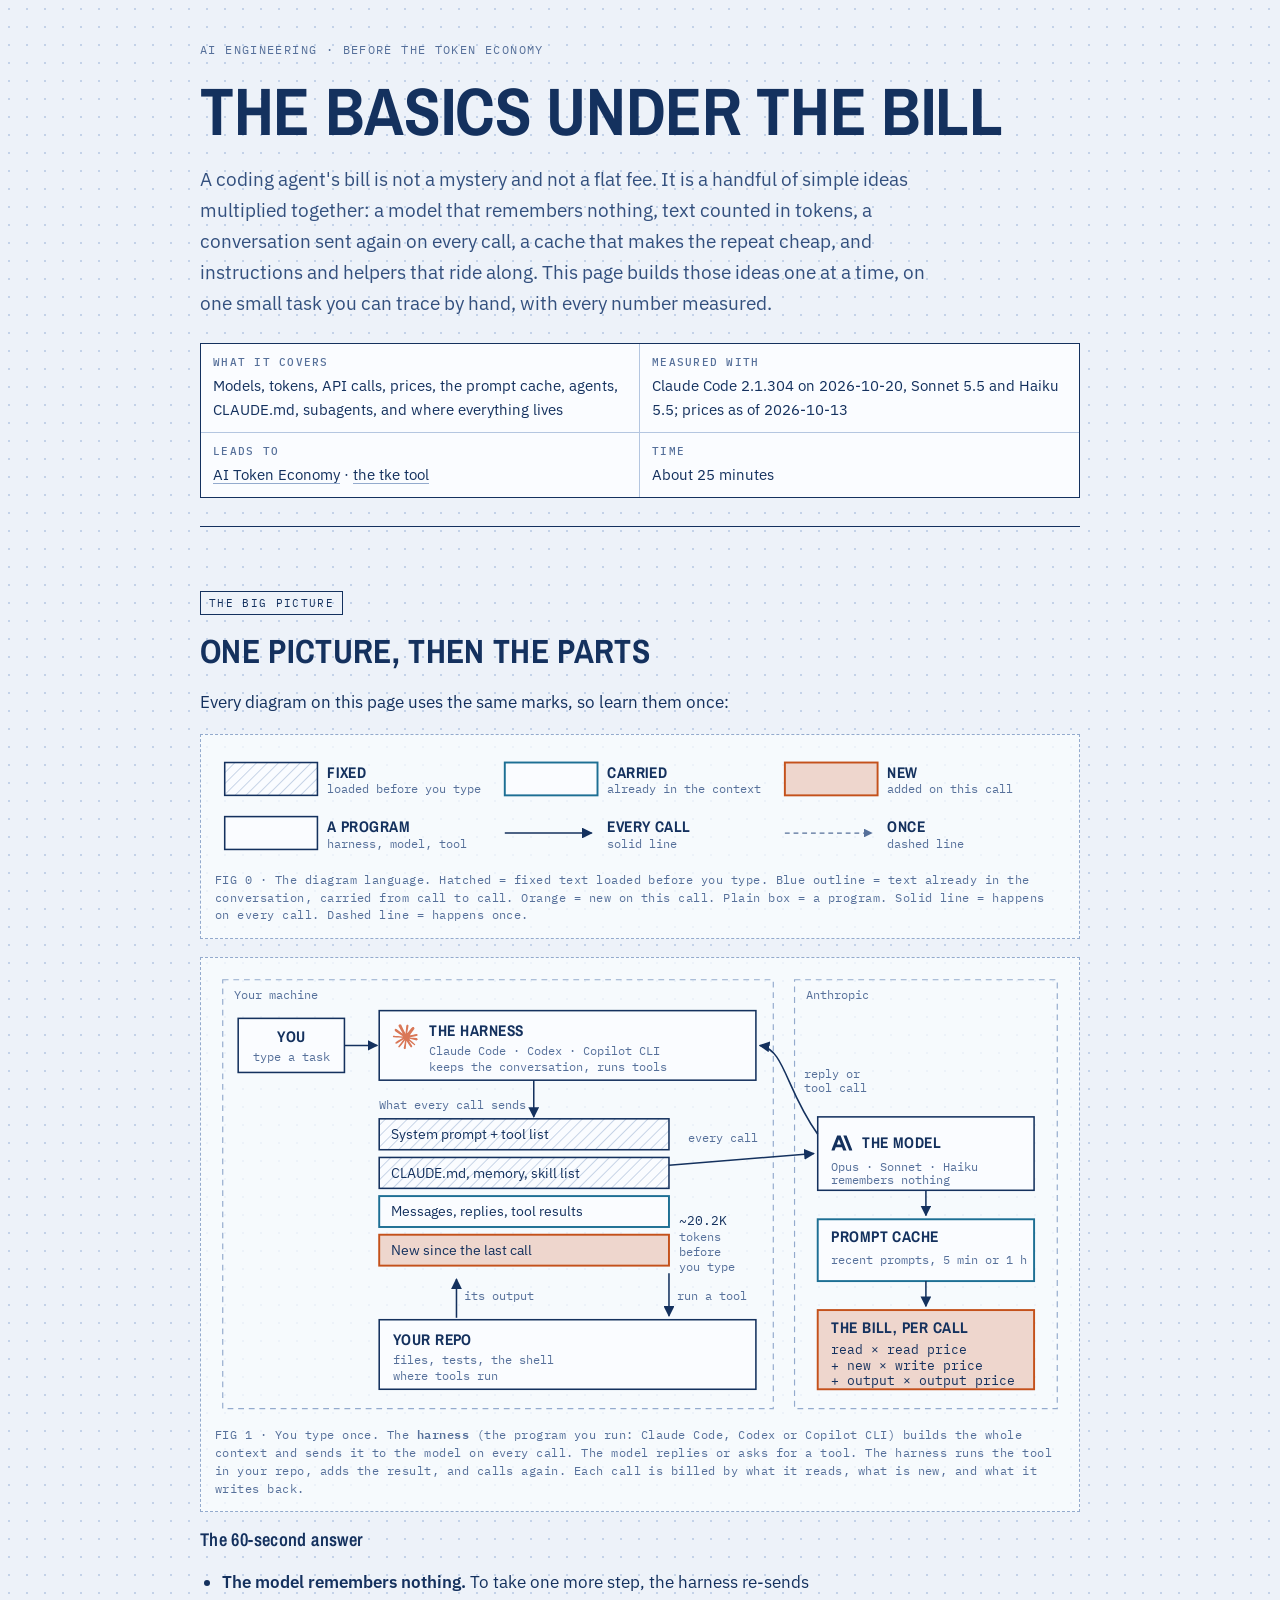
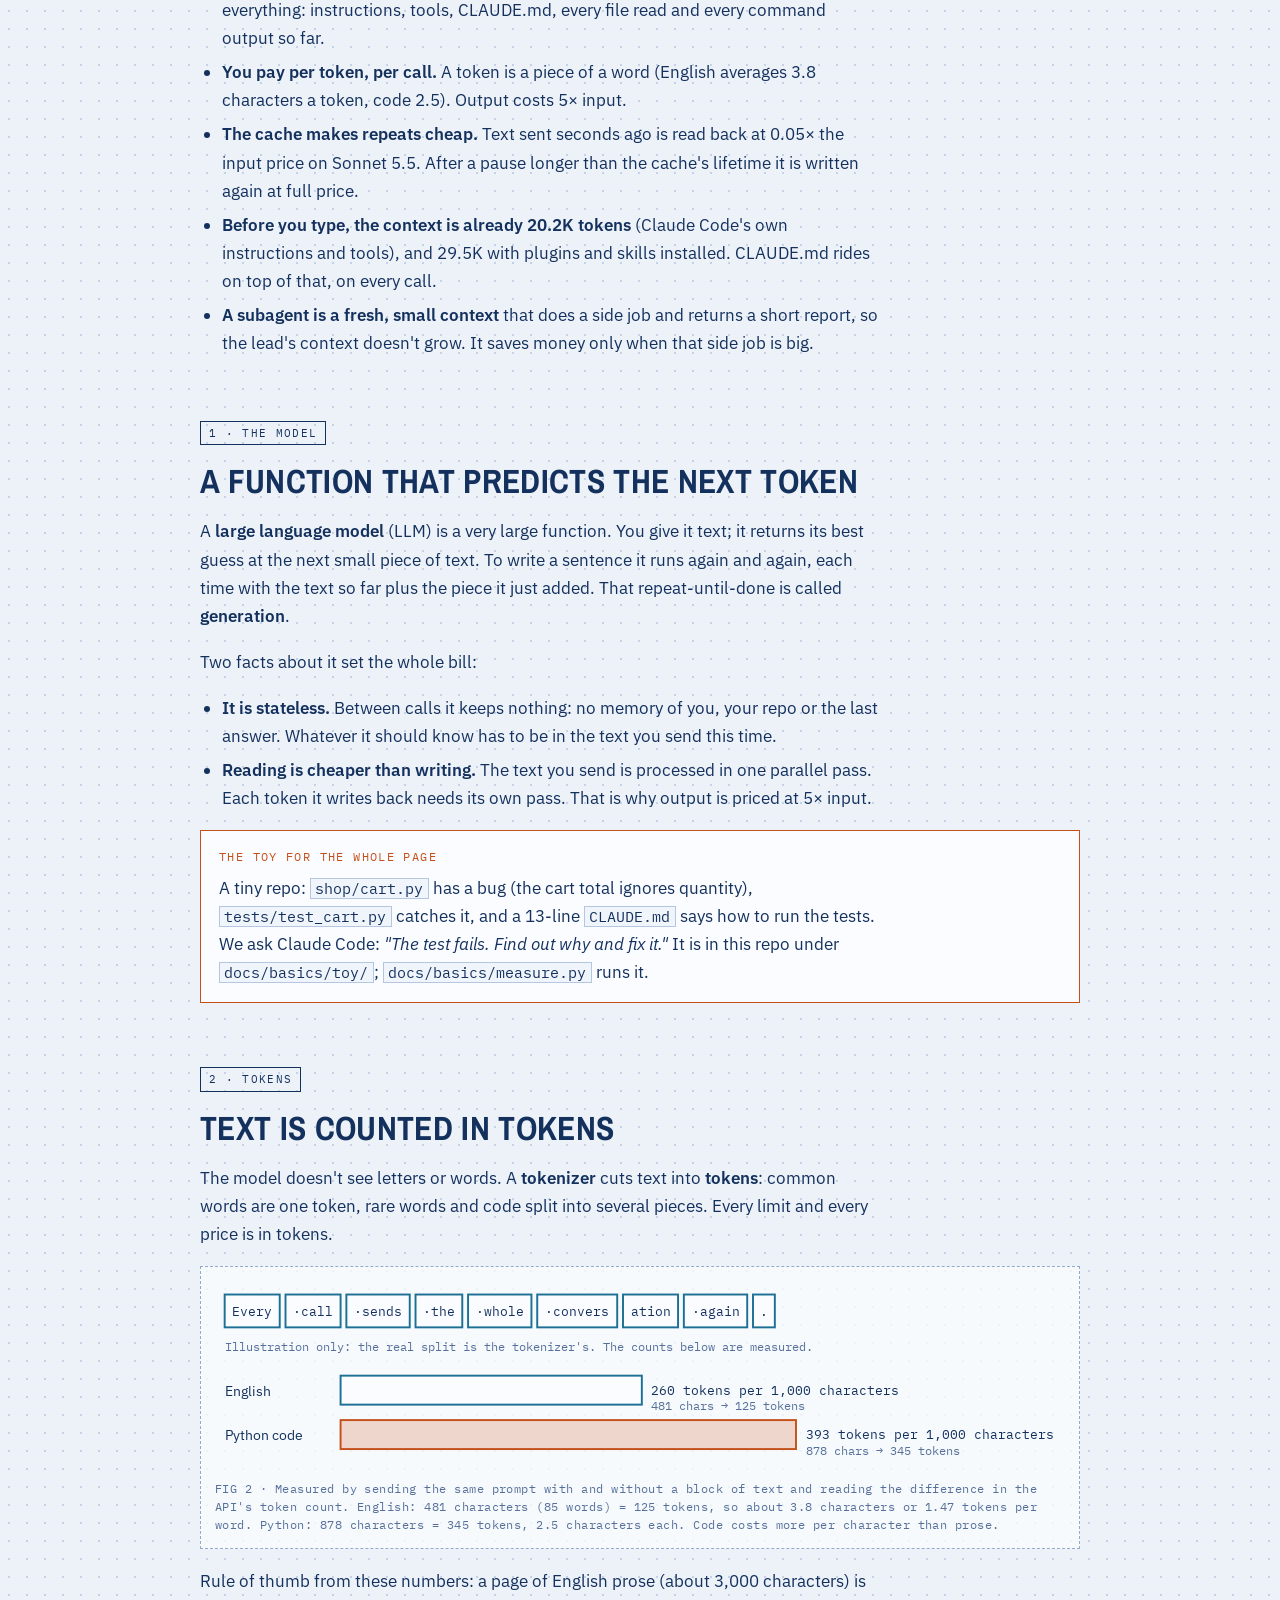
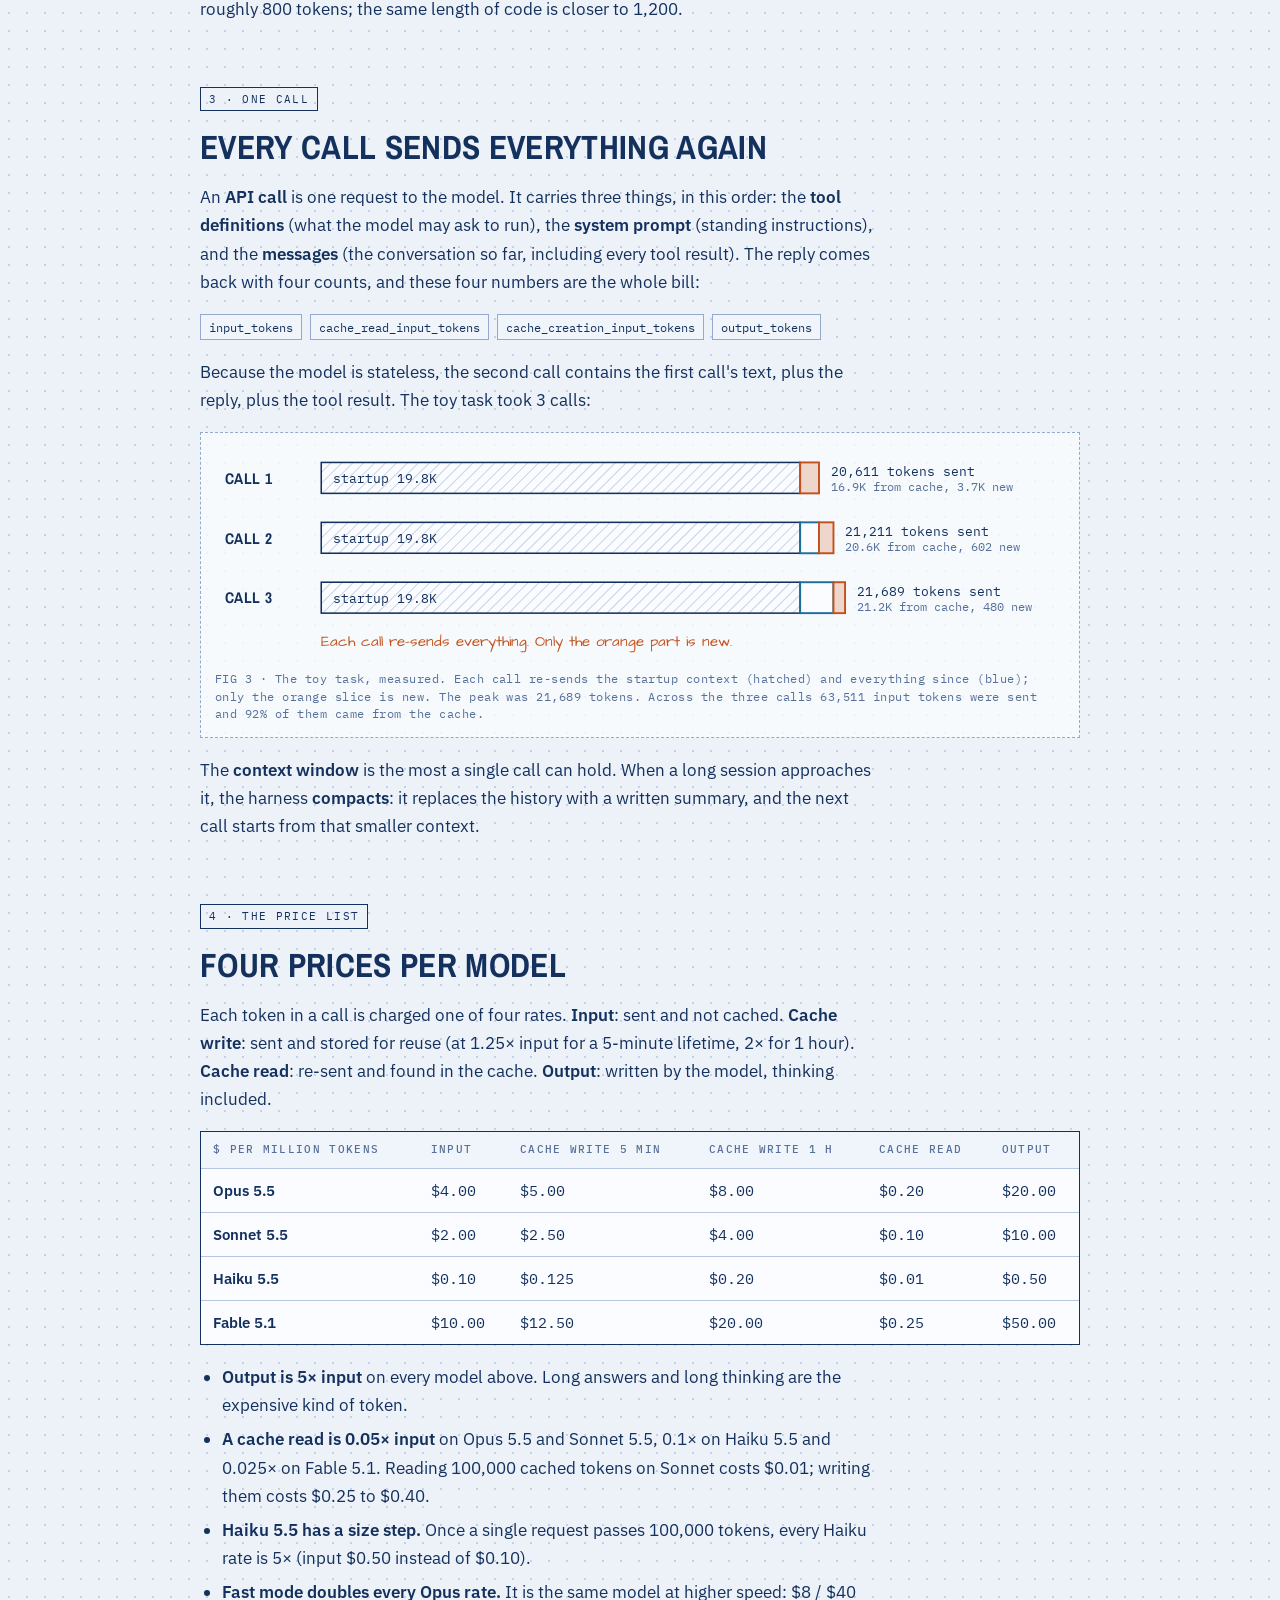
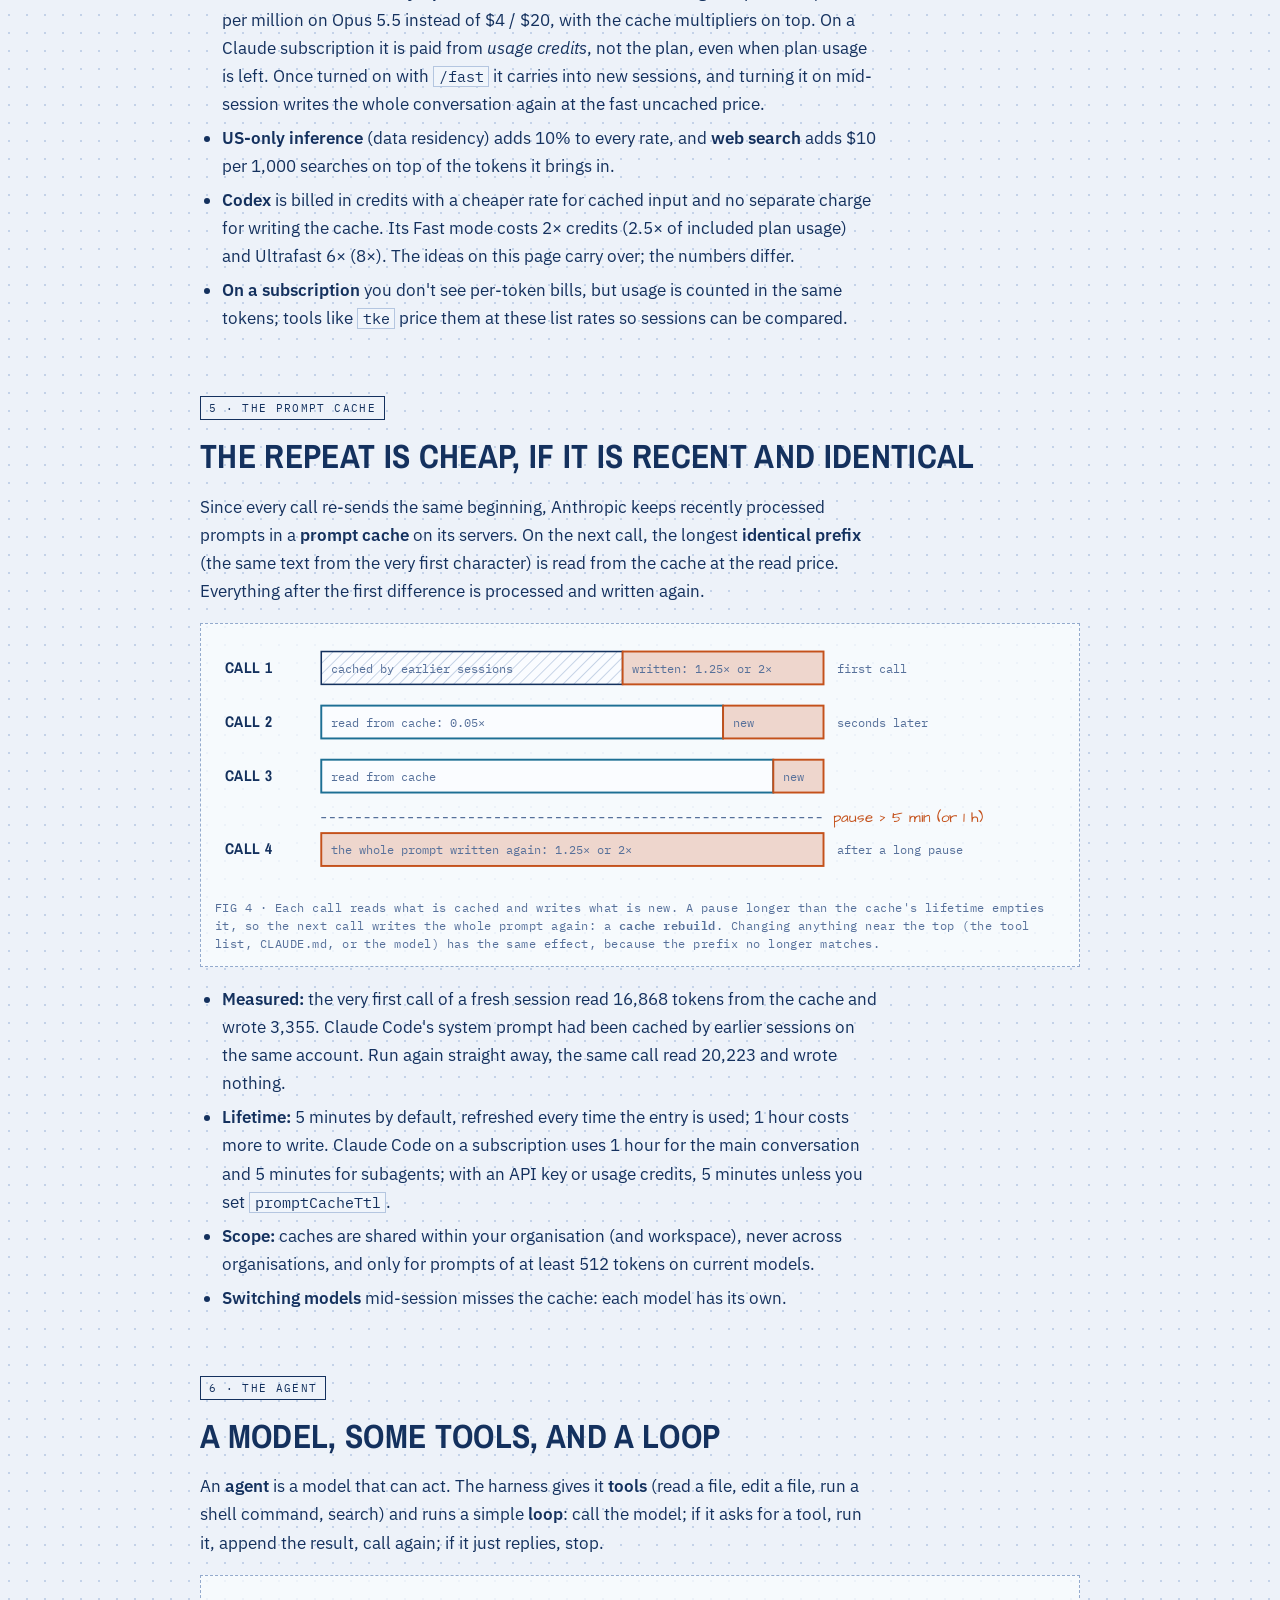
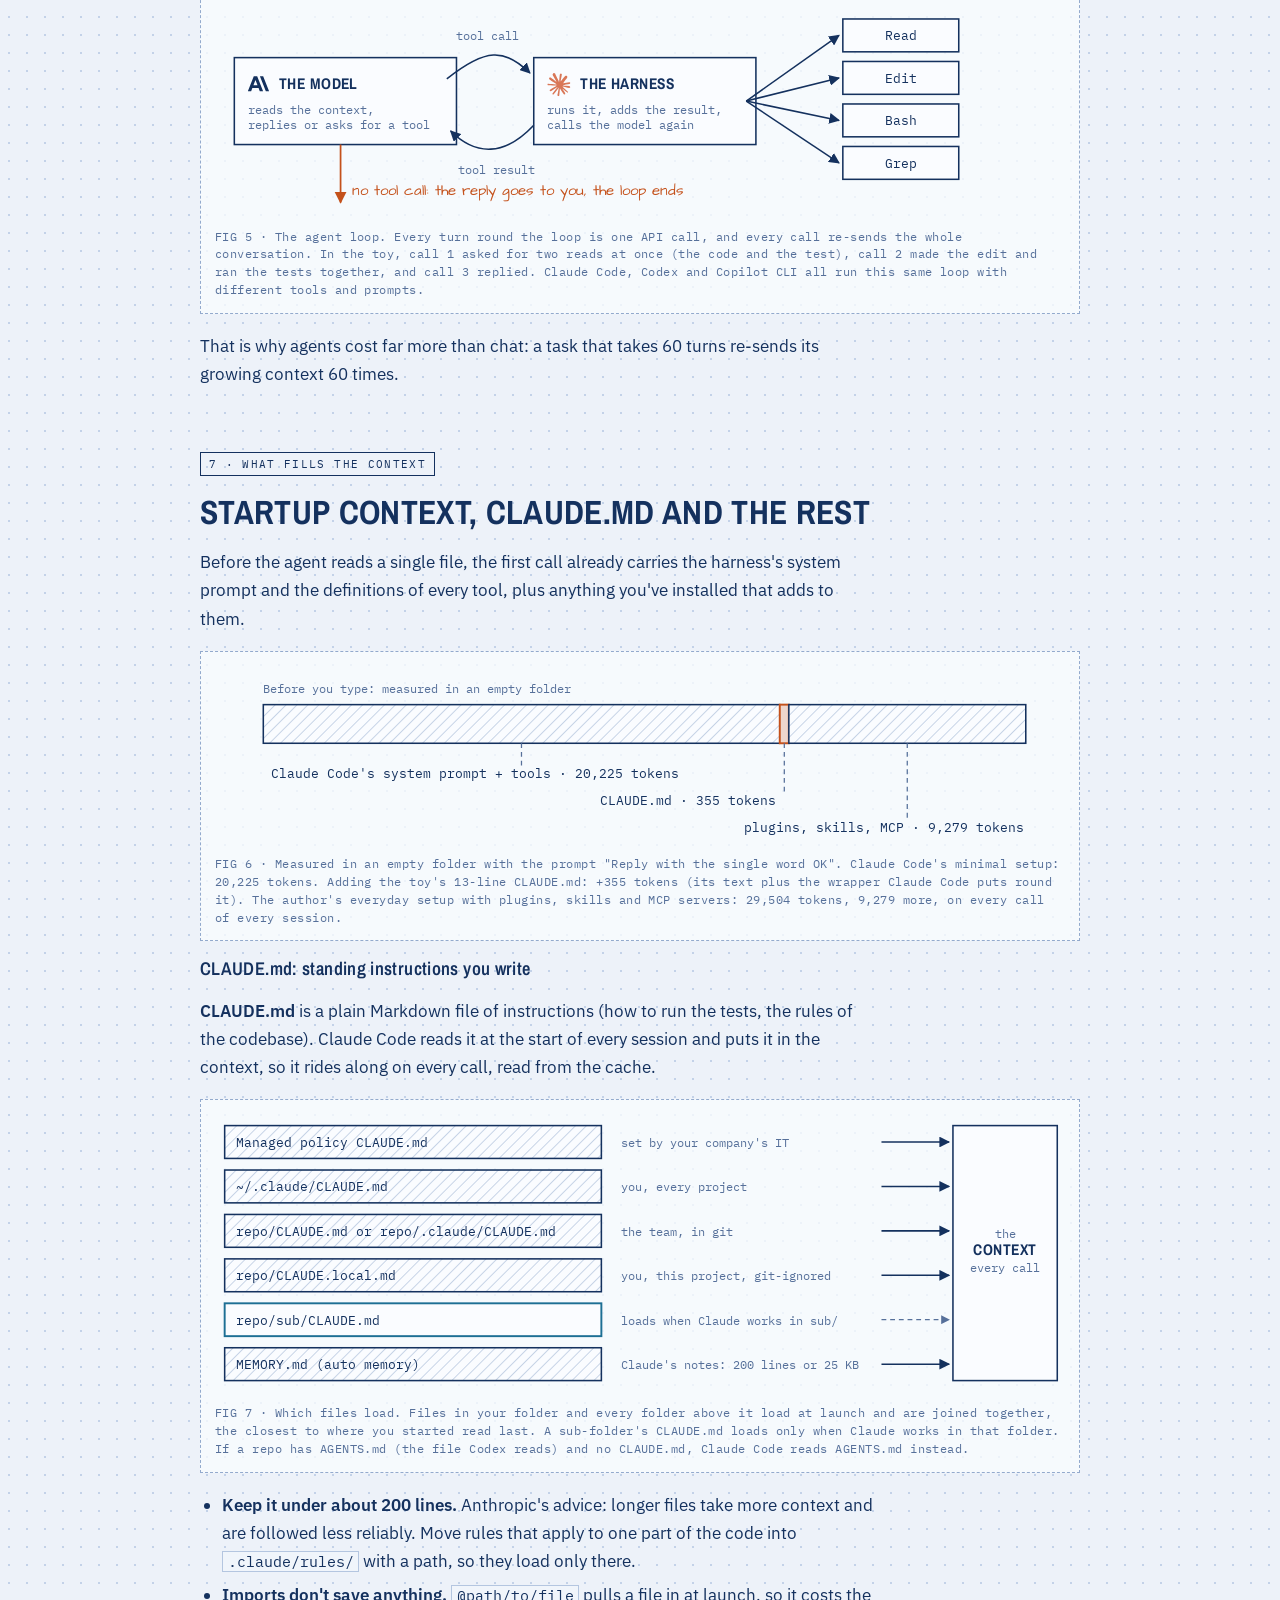
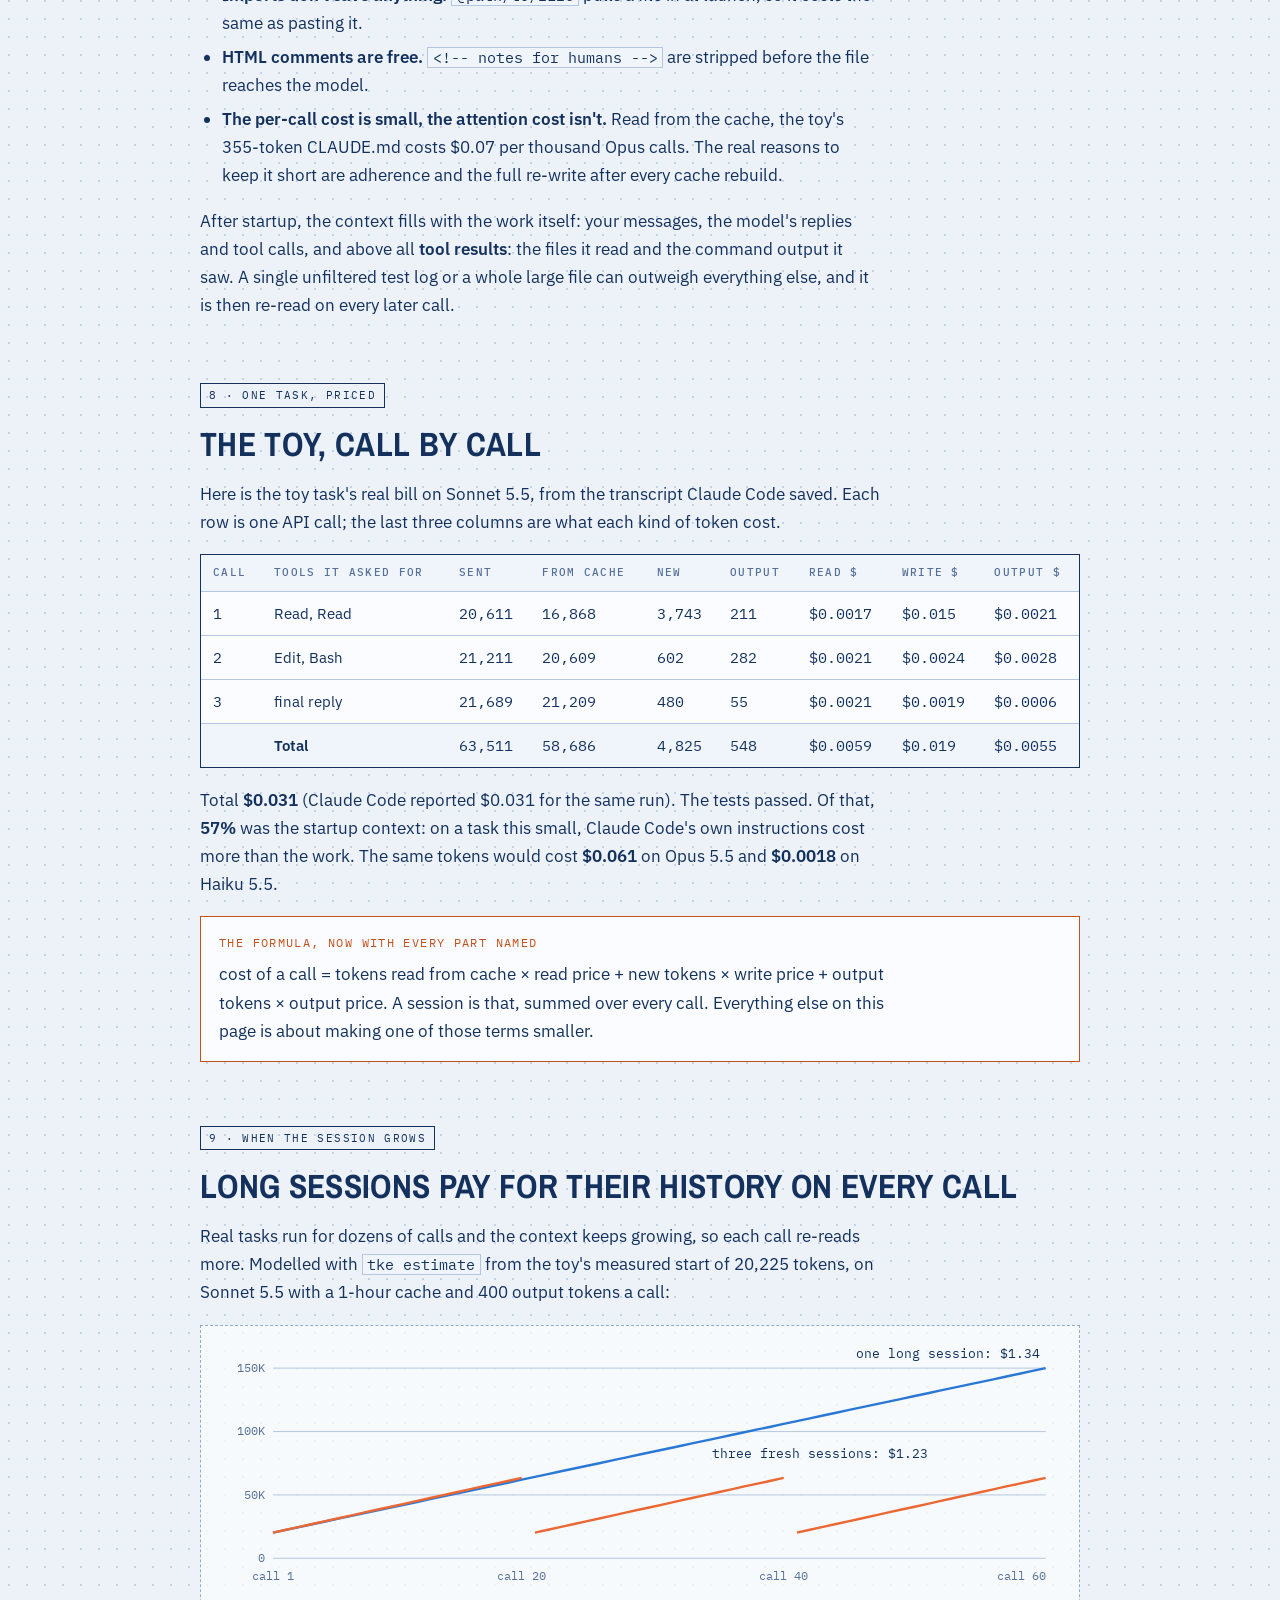
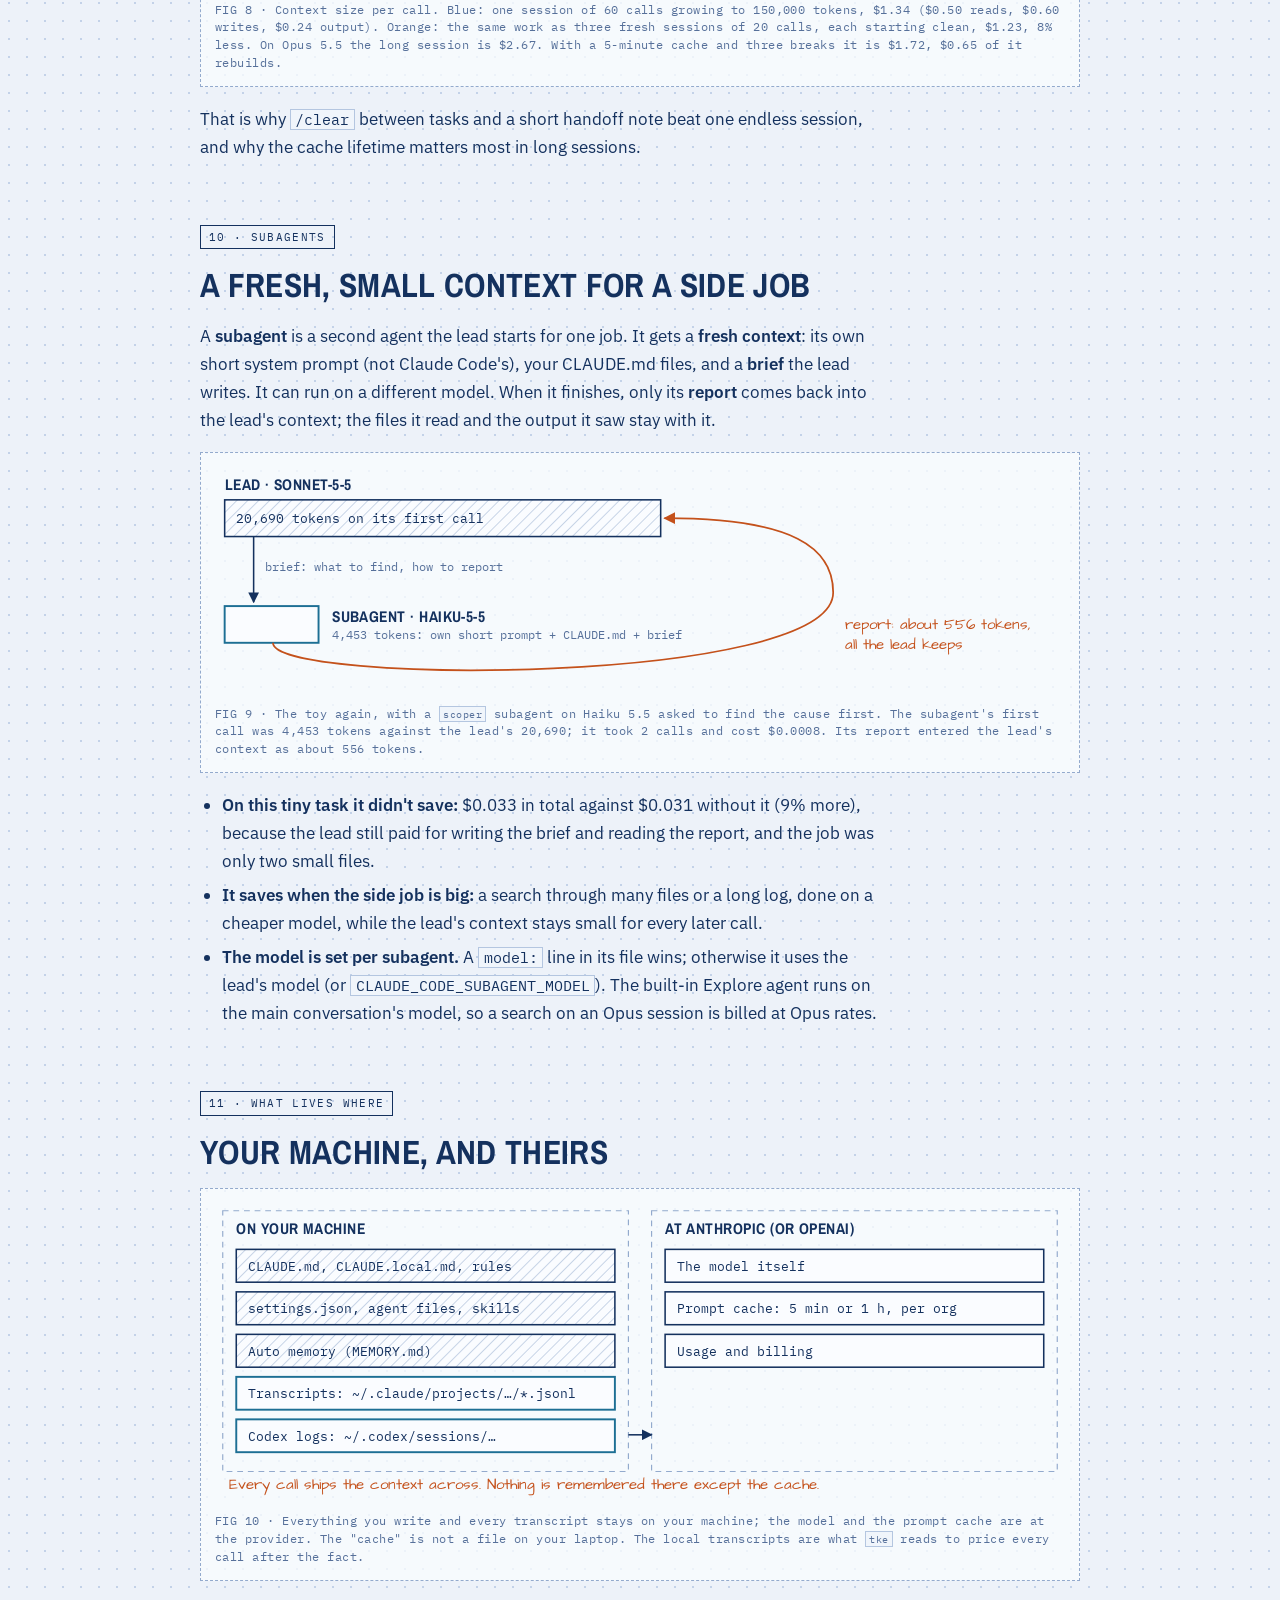
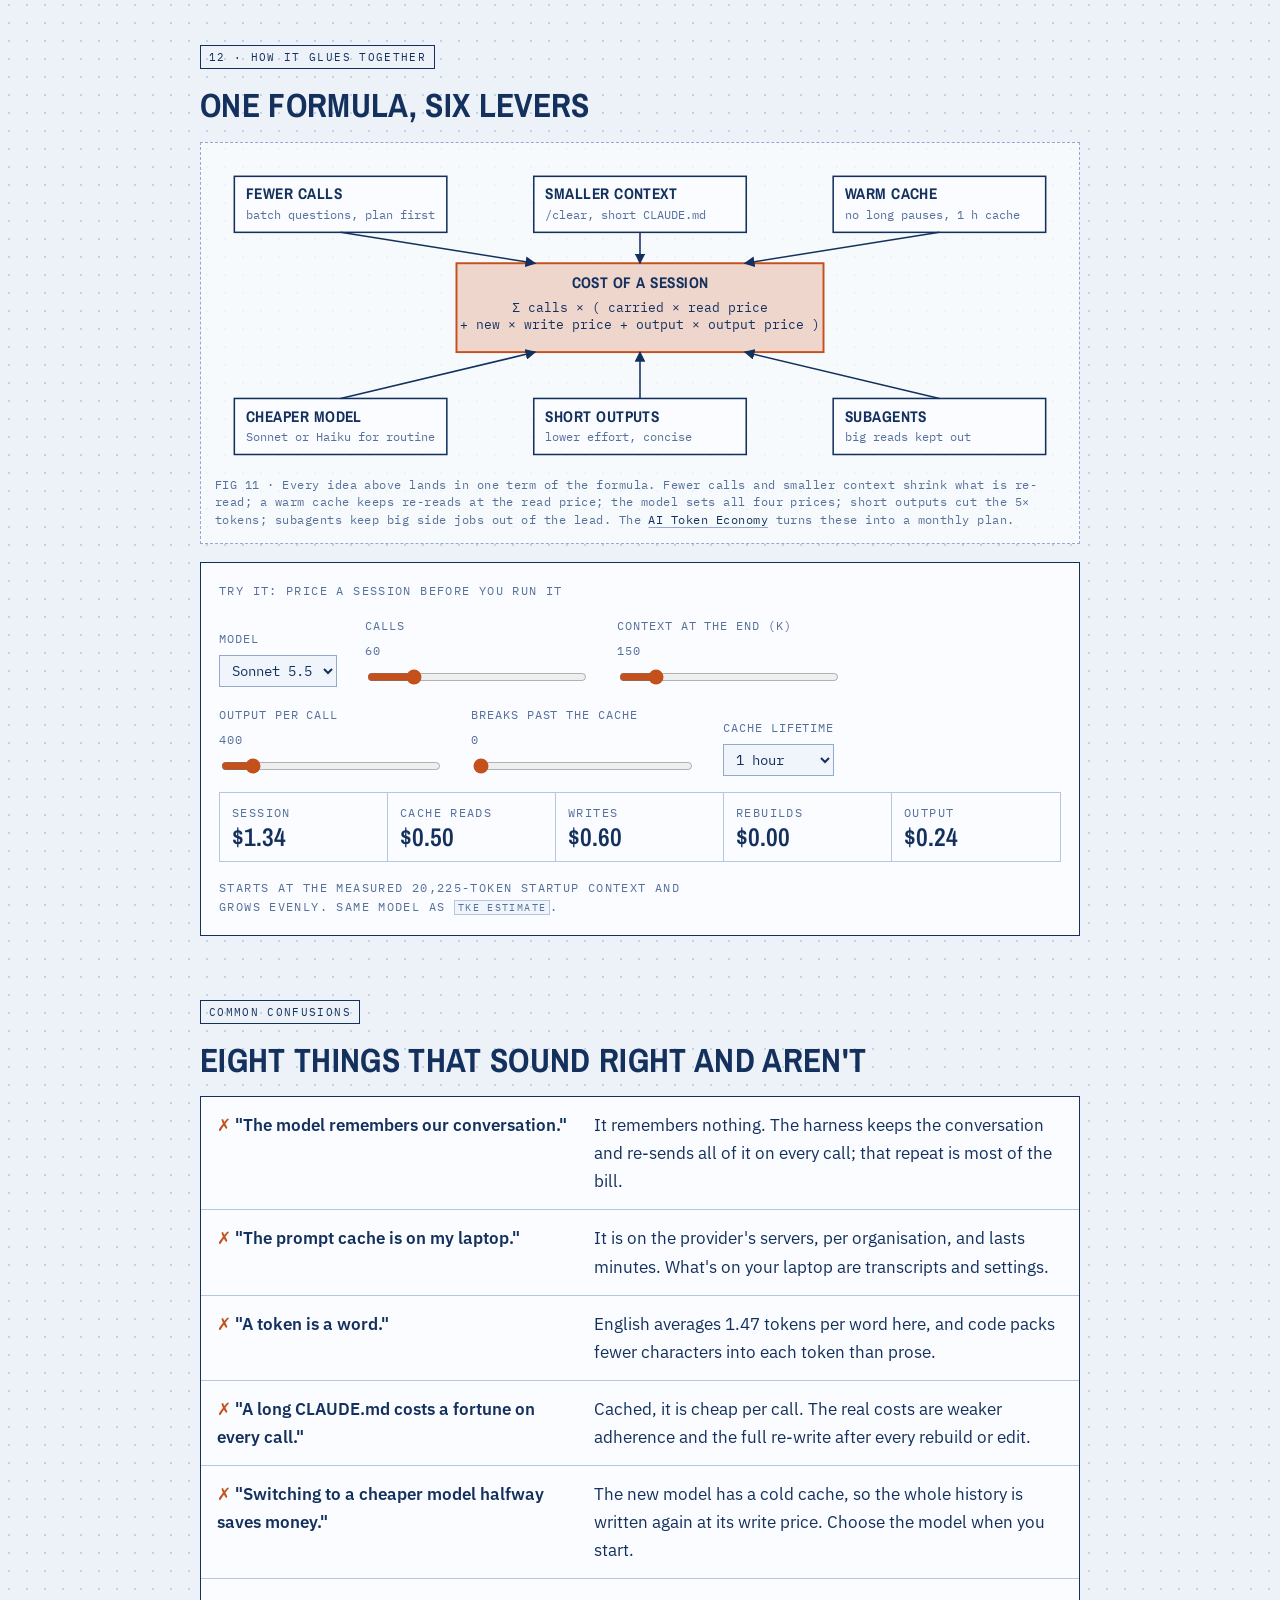
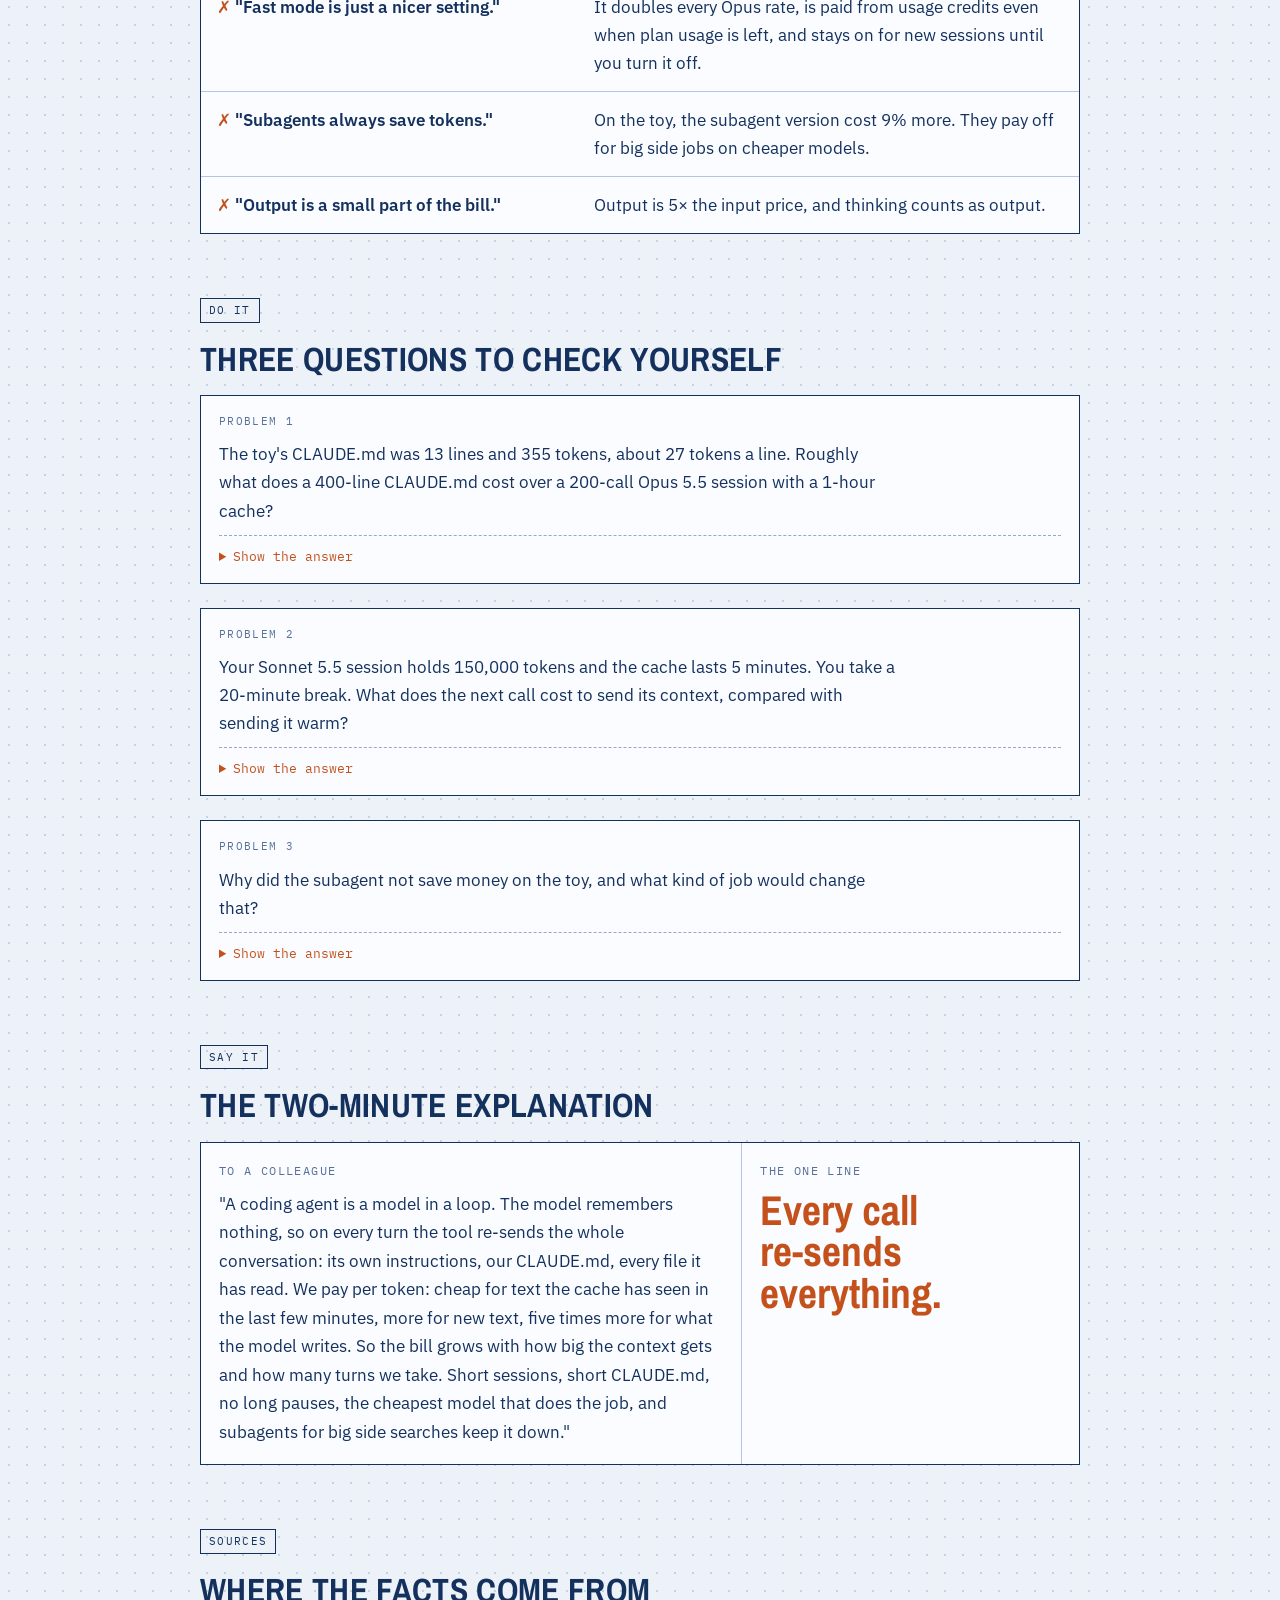
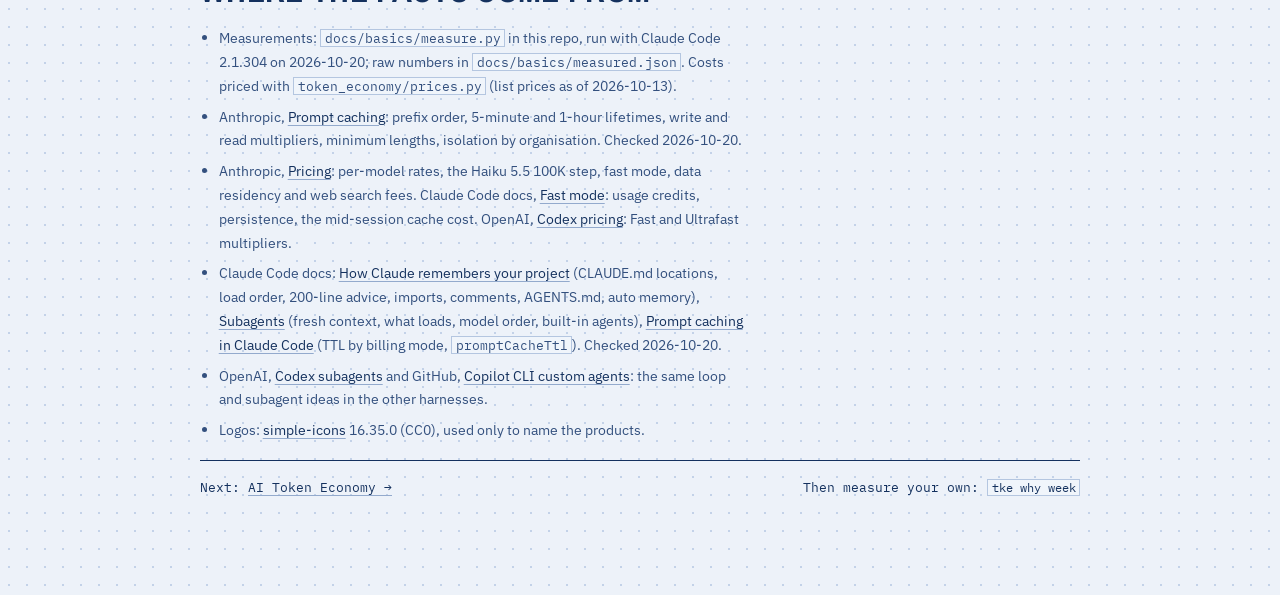
==== commit e8f4c98e: "tke 0.4.1: price the settings that change the bill - Claude fast mode (usage.speed): 2x every Opus 5" ====
--- a/docs/basics.html
+++ b/docs/basics.html
@@ -269,7 +269,9 @@
     <li><b>Output is 5× input</b> on every model above. Long answers and long thinking are the expensive kind of token.</li>
     <li><b>A cache read is 0.05× input</b> on Opus 5.5 and Sonnet 5.5, 0.1× on Haiku 5.5 and 0.025× on Fable 5.1. Reading 100,000 cached tokens on Sonnet costs $0.01; writing them costs $0.25 to $0.40.</li>
     <li><b>Haiku 5.5 has a size step.</b> Once a single request passes 100,000 tokens, every Haiku rate is 5× (input $0.50 instead of $0.10).</li>
-    <li><b>Codex</b> is billed in credits with a cheaper rate for cached input and no separate charge for writing the cache. The ideas on this page carry over; the numbers differ.</li>
+    <li><b>Fast mode doubles every Opus rate.</b> It is the same model at higher speed: $8 / $40 per million on Opus 5.5 instead of $4 / $20, with the cache multipliers on top. On a Claude subscription it is paid from <i>usage credits</i>, not the plan, even when plan usage is left. Once turned on with <code>/fast</code> it carries into new sessions, and turning it on mid-session writes the whole conversation again at the fast uncached price.</li>
+    <li><b>US-only inference</b> (data residency) adds 10% to every rate, and <b>web search</b> adds $10 per 1,000 searches on top of the tokens it brings in.</li>
+    <li><b>Codex</b> is billed in credits with a cheaper rate for cached input and no separate charge for writing the cache. Its Fast mode costs 2× credits (2.5× of included plan usage) and Ultrafast 6× (8×). The ideas on this page carry over; the numbers differ.</li>
     <li><b>On a subscription</b> you don't see per-token bills, but usage is counted in the same tokens; tools like <code>tke</code> price them at these list rates so sessions can be compared.</li>
   </ul>
 </section>
@@ -397,13 +399,14 @@
 
 <section id="confusions">
   <div class="beat"><span>Common confusions</span></div>
-  <h2>Seven things that sound right and aren't</h2>
+  <h2>Eight things that sound right and aren't</h2>
   <div class="confusions">
     <div><span class="myth">"The model remembers our conversation."</span><span>It remembers nothing. The harness keeps the conversation and re-sends all of it on every call; that repeat is most of the bill.</span></div>
     <div><span class="myth">"The prompt cache is on my laptop."</span><span>It is on the provider's servers, per organisation, and lasts minutes. What's on your laptop are transcripts and settings.</span></div>
     <div><span class="myth">"A token is a word."</span><span>English averages 1.47 tokens per word here, and code packs fewer characters into each token than prose.</span></div>
     <div><span class="myth">"A long CLAUDE.md costs a fortune on every call."</span><span>Cached, it is cheap per call. The real costs are weaker adherence and the full re-write after every rebuild or edit.</span></div>
     <div><span class="myth">"Switching to a cheaper model halfway saves money."</span><span>The new model has a cold cache, so the whole history is written again at its write price. Choose the model when you start.</span></div>
+    <div><span class="myth">"Fast mode is just a nicer setting."</span><span>It doubles every Opus rate, is paid from usage credits even when plan usage is left, and stays on for new sessions until you turn it off.</span></div>
     <div><span class="myth">"Subagents always save tokens."</span><span>On the toy, the subagent version cost 9% more. They pay off for big side jobs on cheaper models.</span></div>
     <div><span class="myth">"Output is a small part of the bill."</span><span>Output is 5× the input price, and thinking counts as output.</span></div>
   </div>
@@ -443,7 +446,7 @@
   <ul class="sources">
     <li>Measurements: <code>docs/basics/measure.py</code> in this repo, run with Claude Code 2.1.304 on 2026-10-20; raw numbers in <code>docs/basics/measured.json</code>. Costs priced with <code>token_economy/prices.py</code> (list prices as of 2026-10-13).</li>
     <li>Anthropic, <a href="https://platform.claude.com/docs/en/build-with-claude/prompt-caching">Prompt caching</a>: prefix order, 5-minute and 1-hour lifetimes, write and read multipliers, minimum lengths, isolation by organisation. Checked 2026-10-20.</li>
-    <li>Anthropic, <a href="https://platform.claude.com/docs/en/about-claude/pricing">Pricing</a>: per-model rates and the Haiku 5.5 100K step.</li>
+    <li>Anthropic, <a href="https://platform.claude.com/docs/en/about-claude/pricing">Pricing</a>: per-model rates, the Haiku 5.5 100K step, fast mode, data residency and web search fees. Claude Code docs, <a href="https://code.claude.com/docs/en/fast-mode">Fast mode</a>: usage credits, persistence, the mid-session cache cost. OpenAI, <a href="https://learn.chatgpt.com/docs/pricing">Codex pricing</a>: Fast and Ultrafast multipliers.</li>
     <li>Claude Code docs: <a href="https://code.claude.com/docs/en/memory">How Claude remembers your project</a> (CLAUDE.md locations, load order, 200-line advice, imports, comments, AGENTS.md, auto memory), <a href="https://code.claude.com/docs/en/sub-agents">Subagents</a> (fresh context, what loads, model order, built-in agents), <a href="https://code.claude.com/docs/en/prompt-caching">Prompt caching in Claude Code</a> (TTL by billing mode, <code>promptCacheTtl</code>). Checked 2026-10-20.</li>
     <li>OpenAI, <a href="https://learn.chatgpt.com/docs/agent-configuration/subagents">Codex subagents</a> and GitHub, <a href="https://docs.github.com/en/copilot/how-tos/copilot-cli/customize-copilot/create-custom-agents-for-cli">Copilot CLI custom agents</a>: the same loop and subagent ideas in the other harnesses.</li>
     <li>Logos: <a href="https://simpleicons.org">simple-icons</a> 16.35.0 (CC0), used only to name the products.</li>
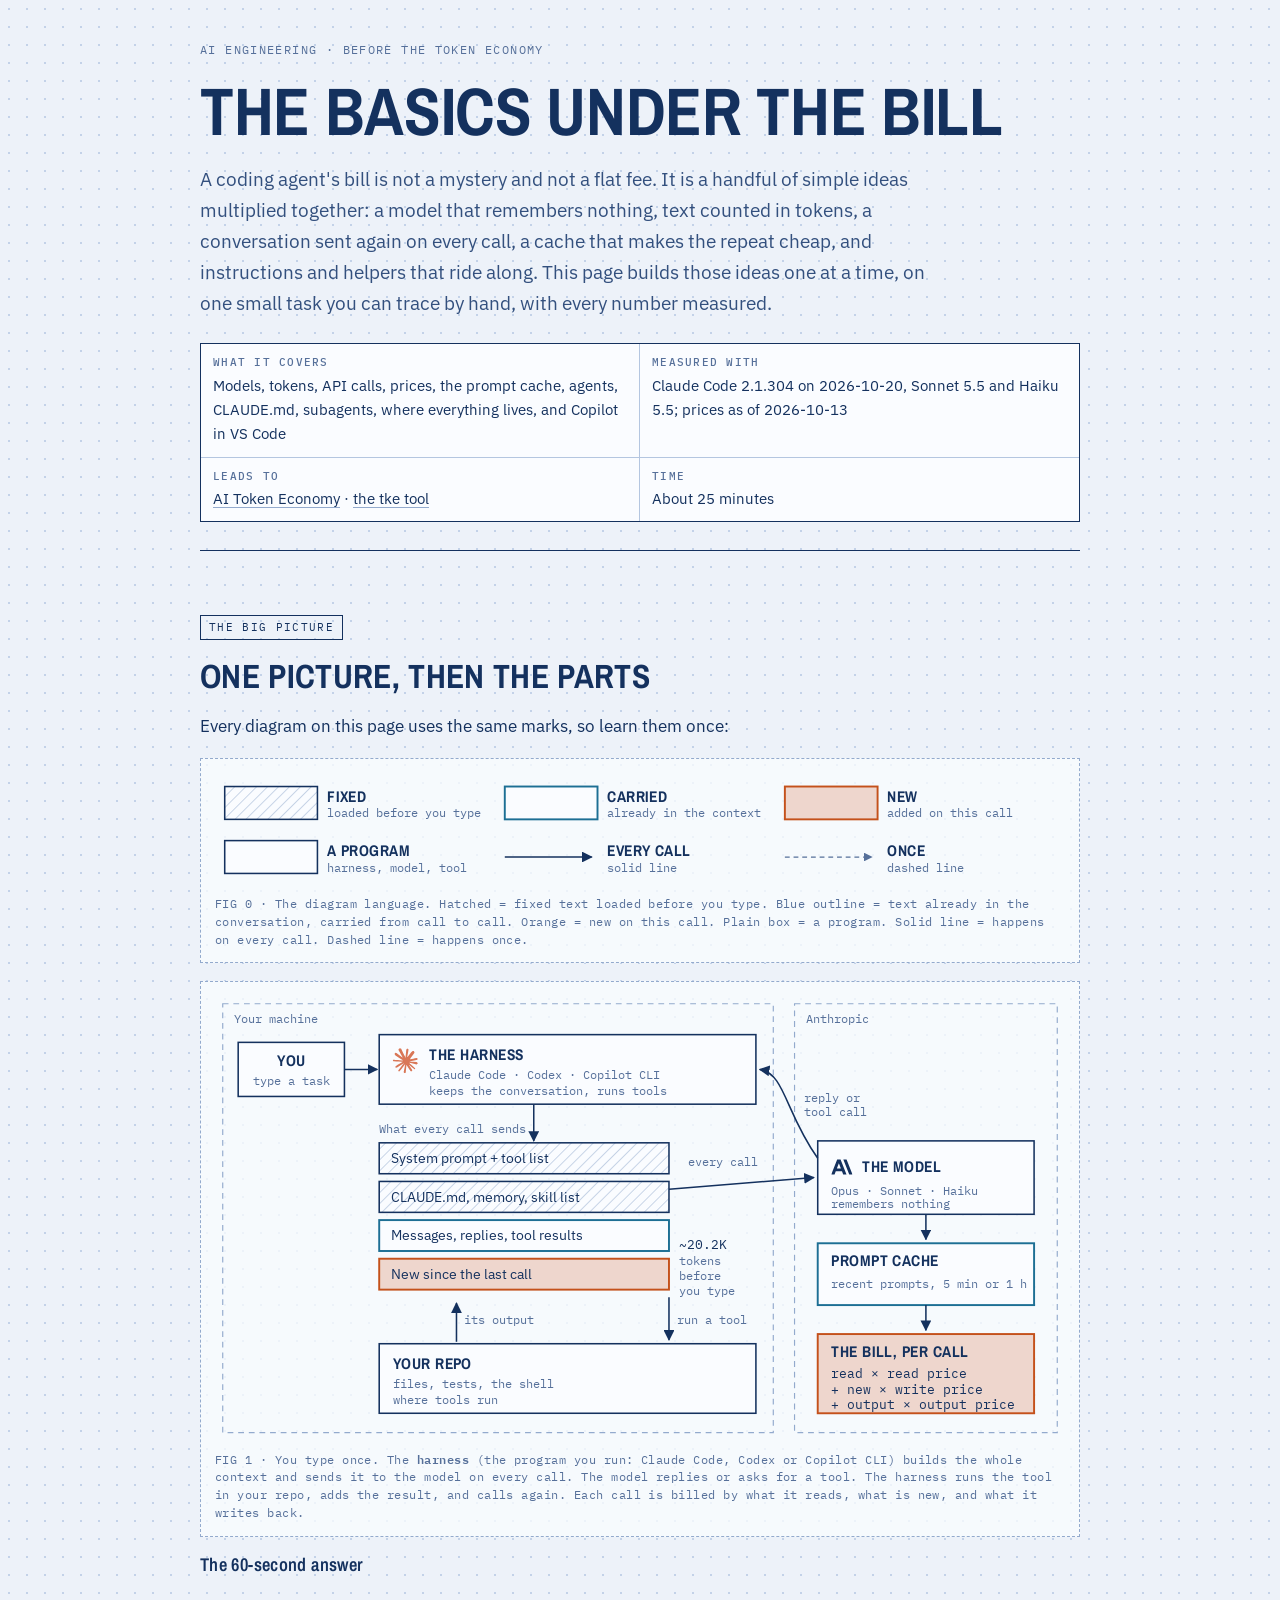
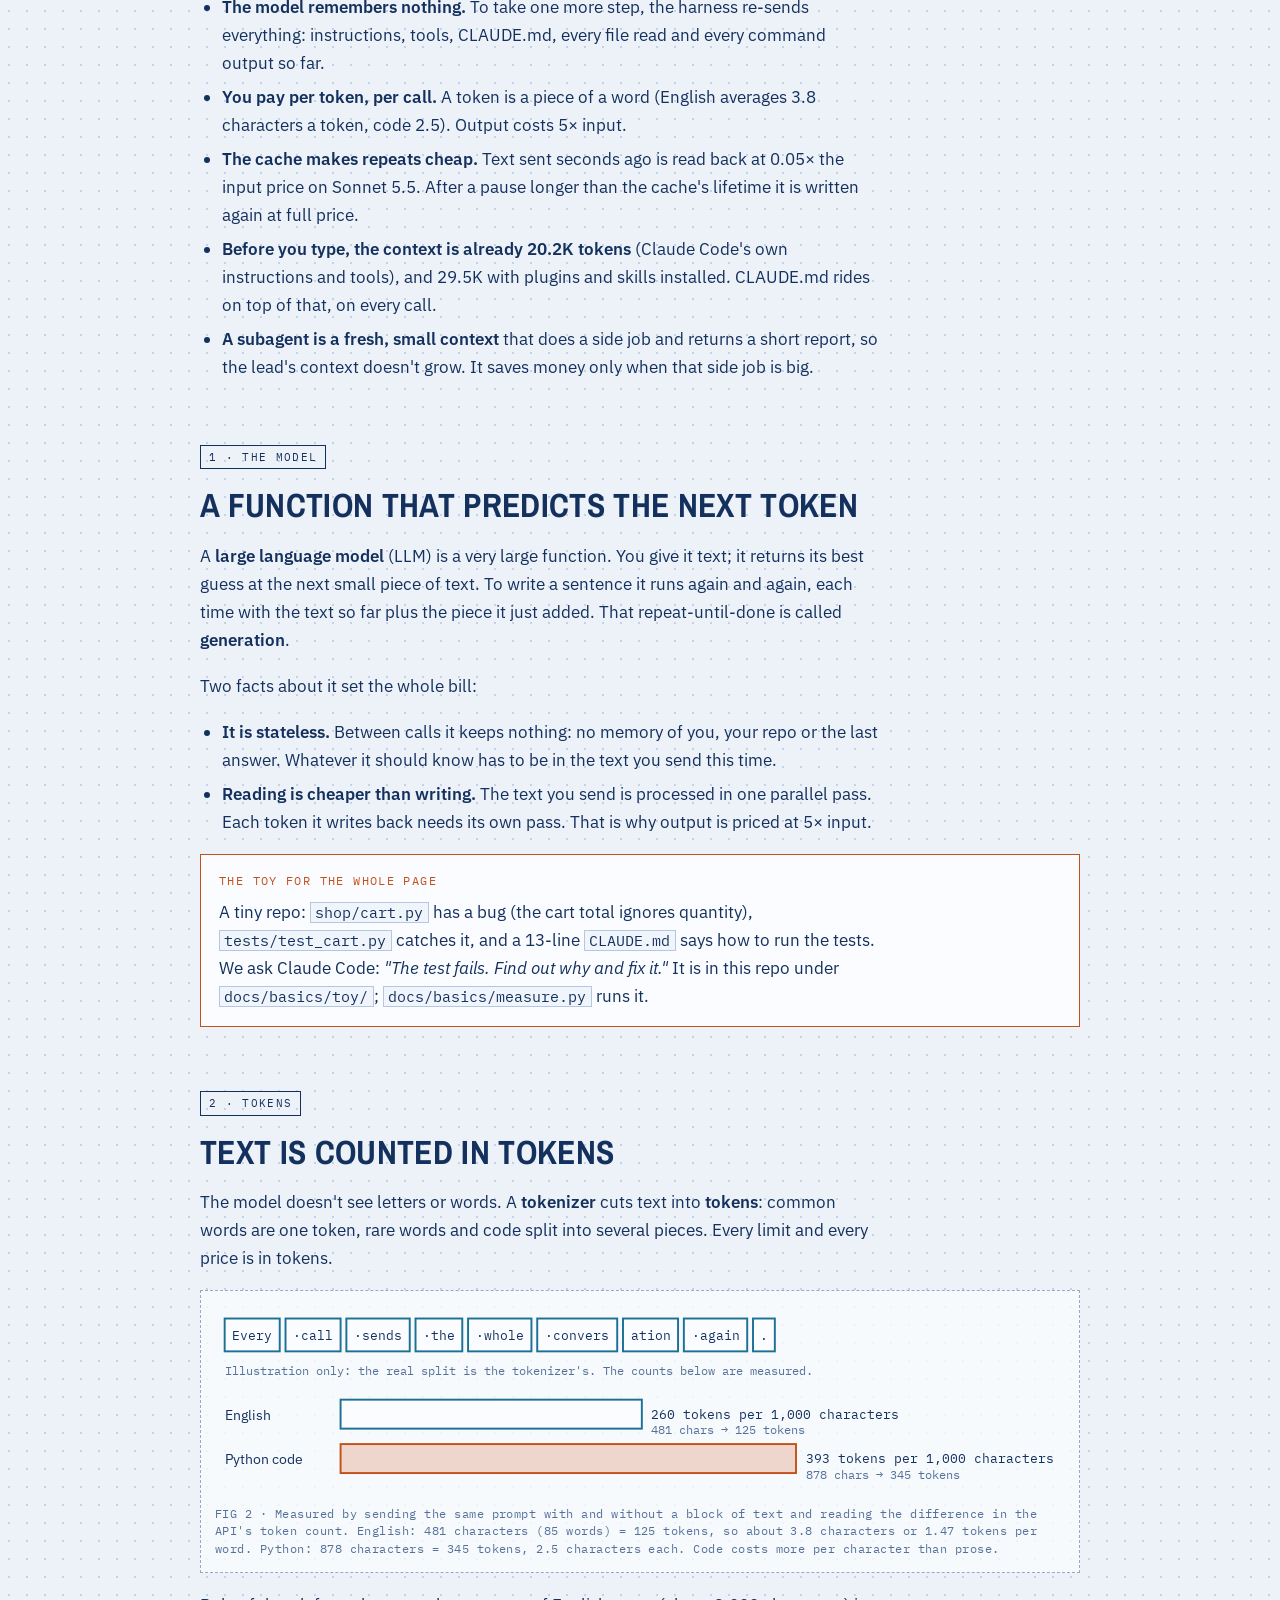
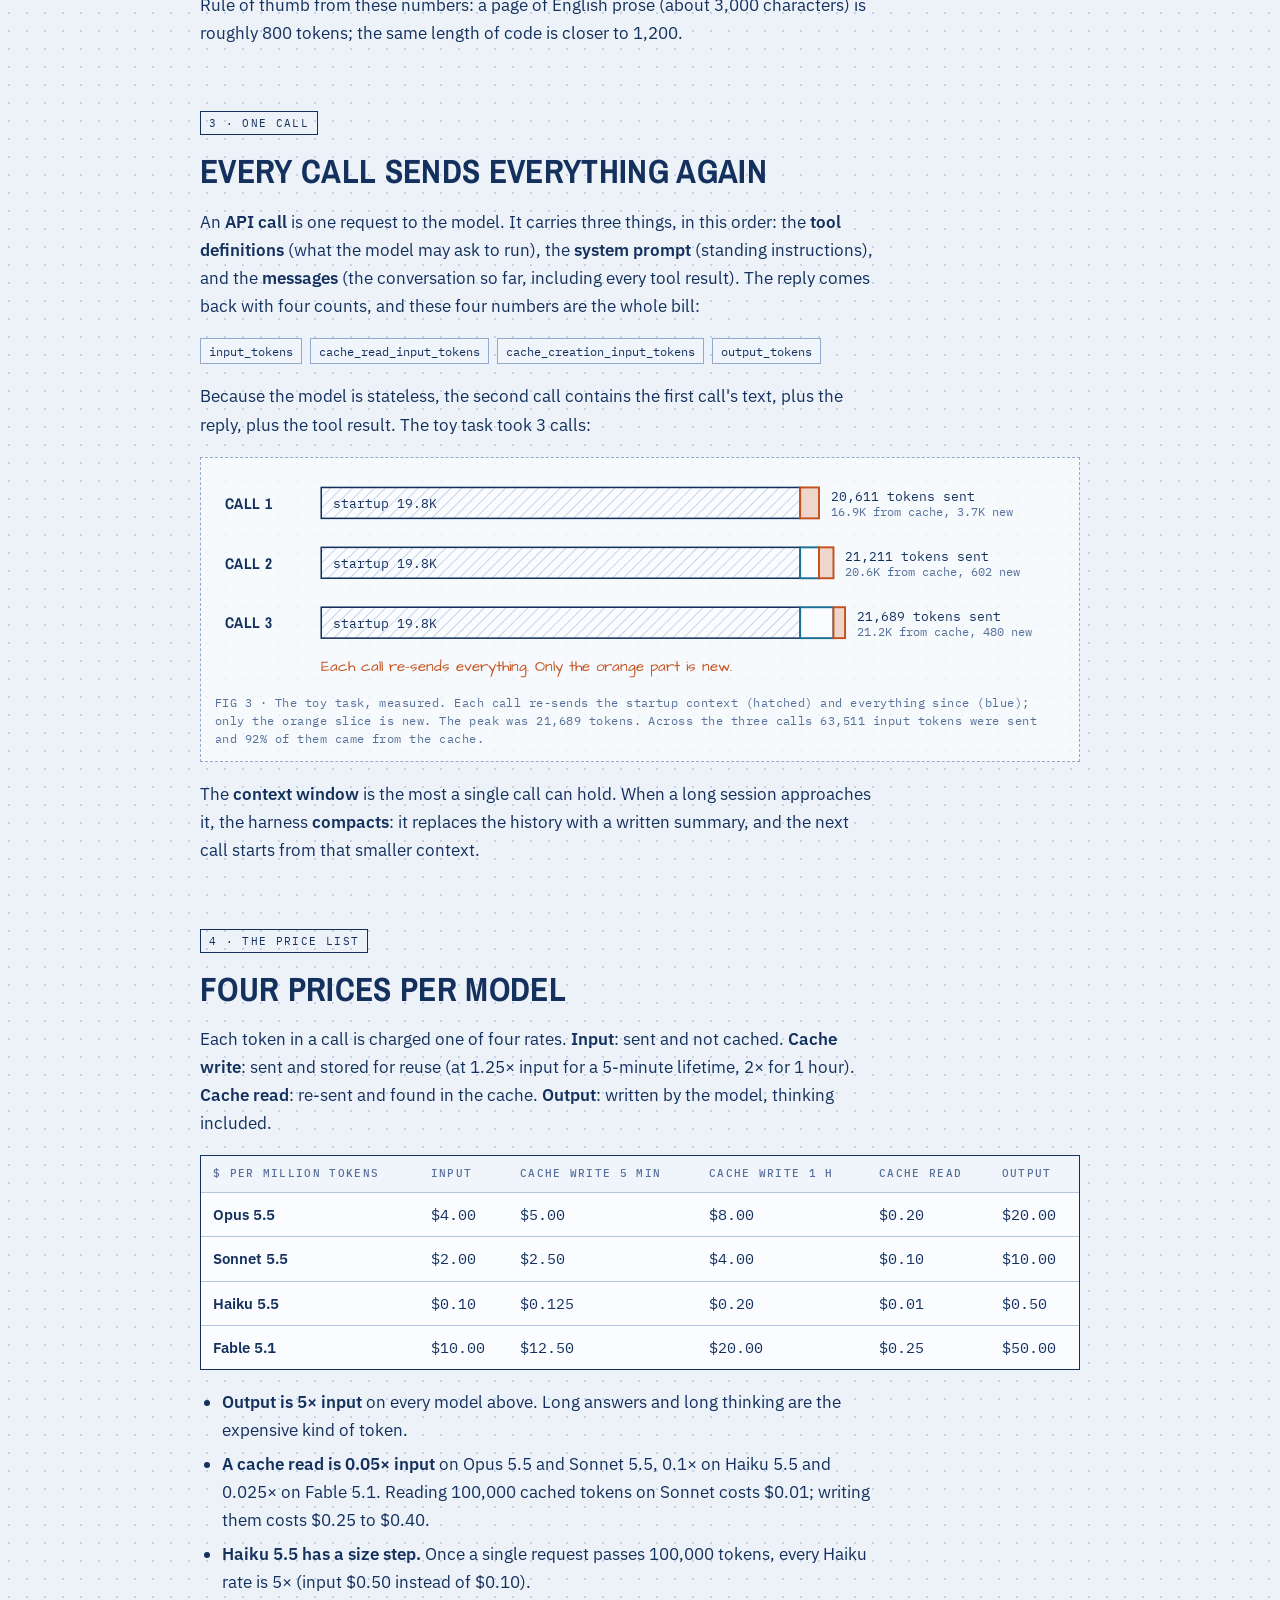
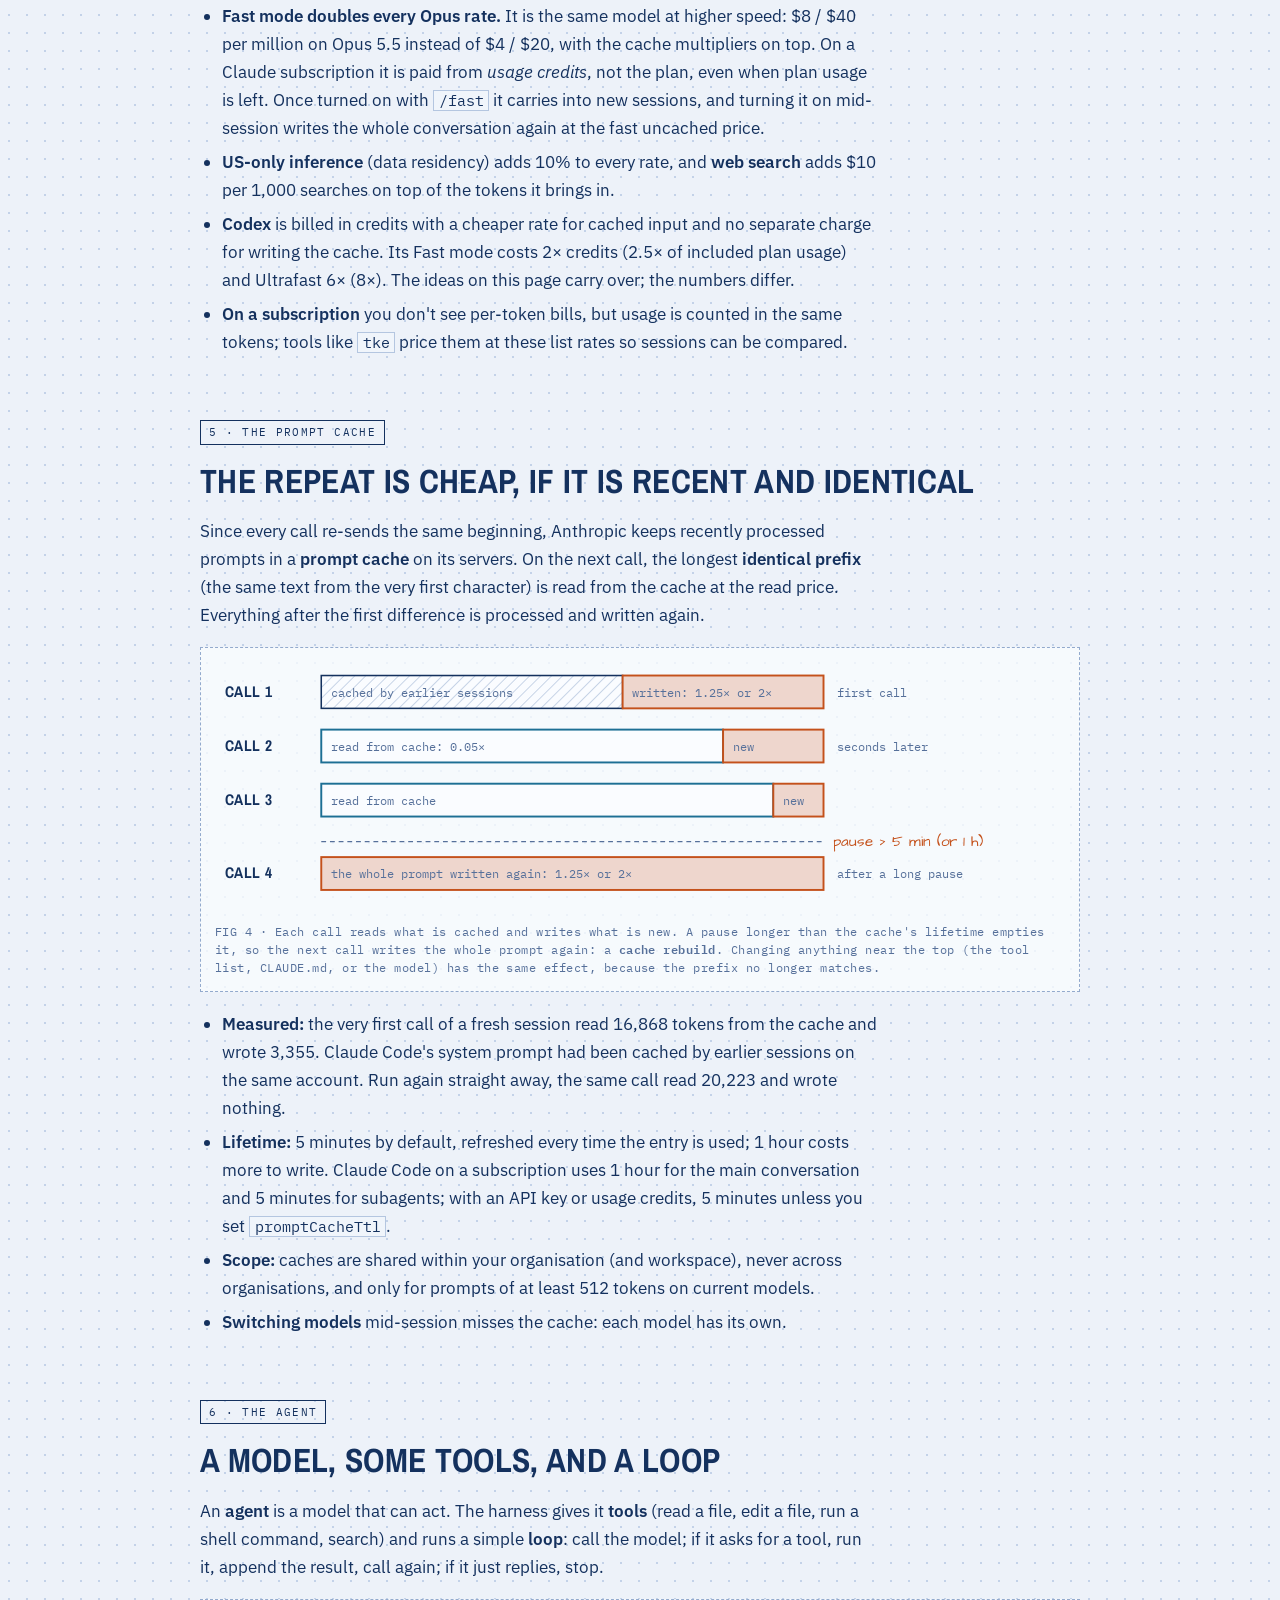
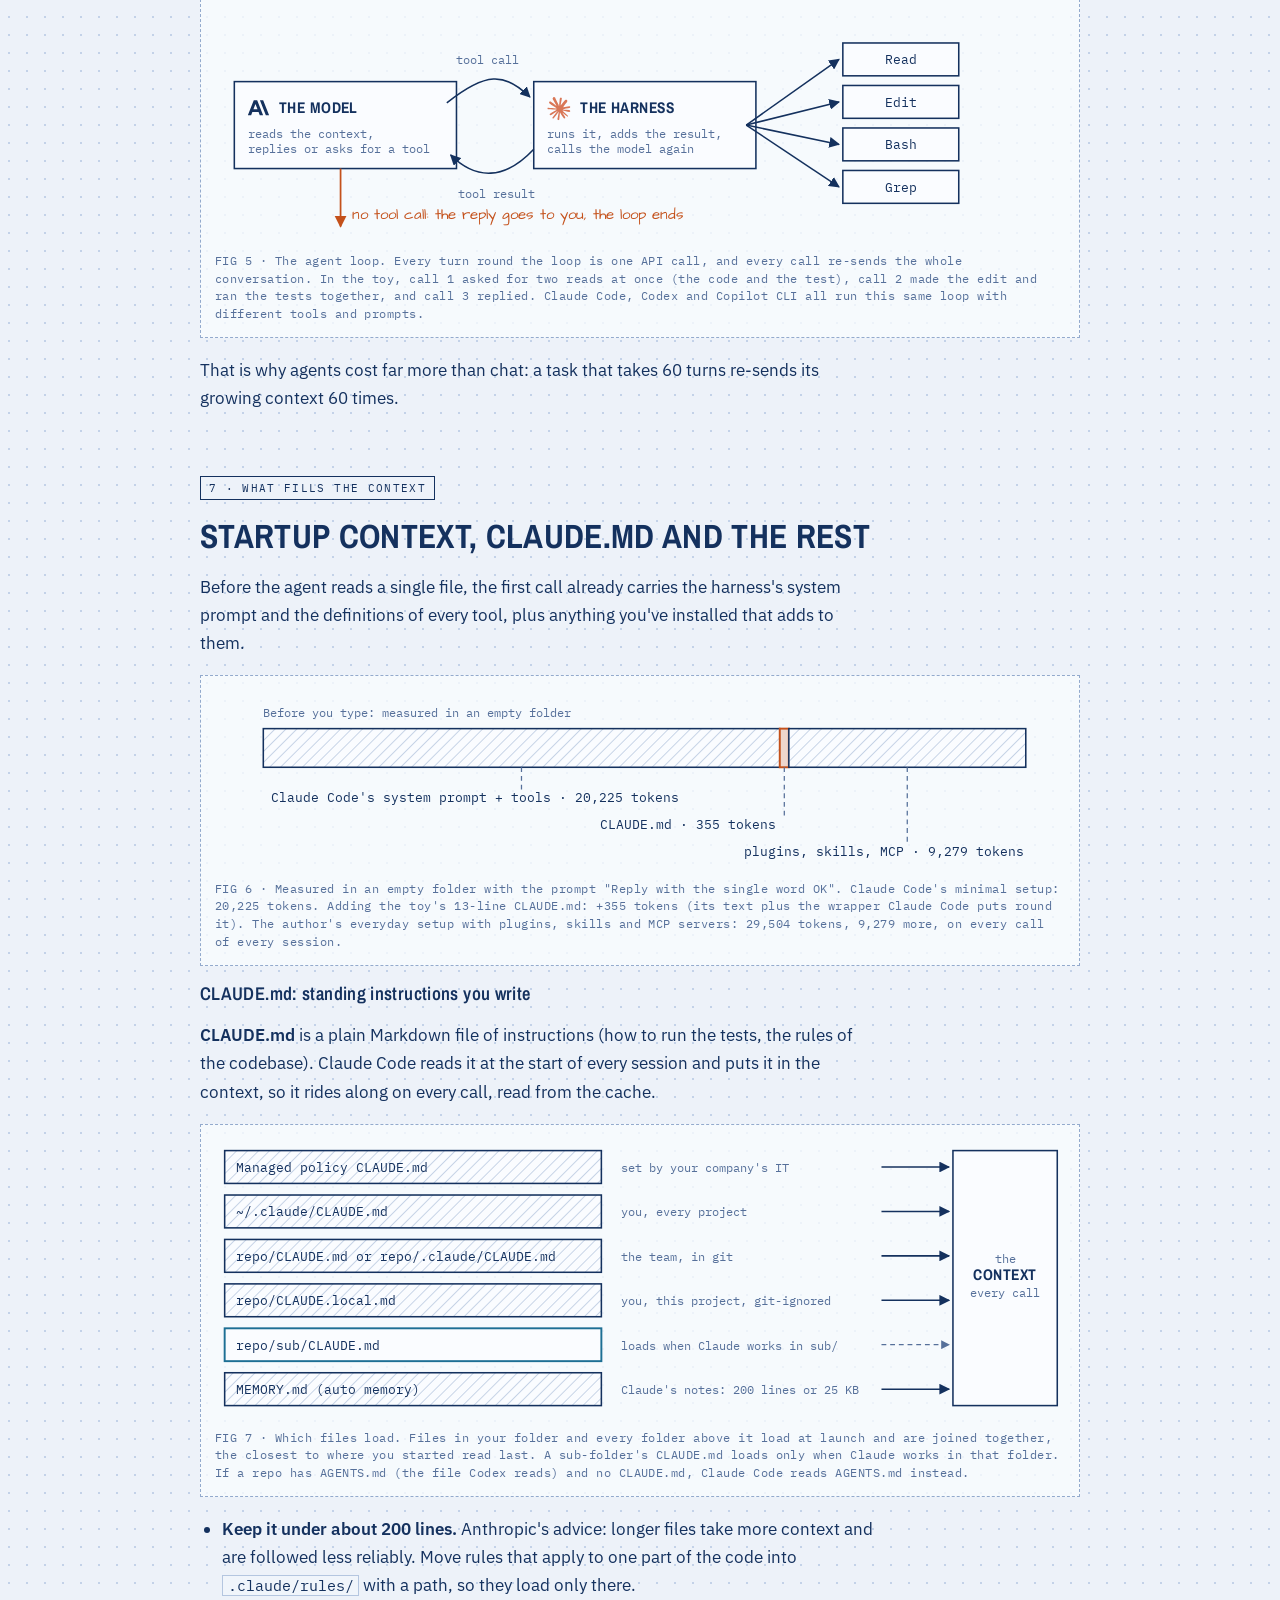
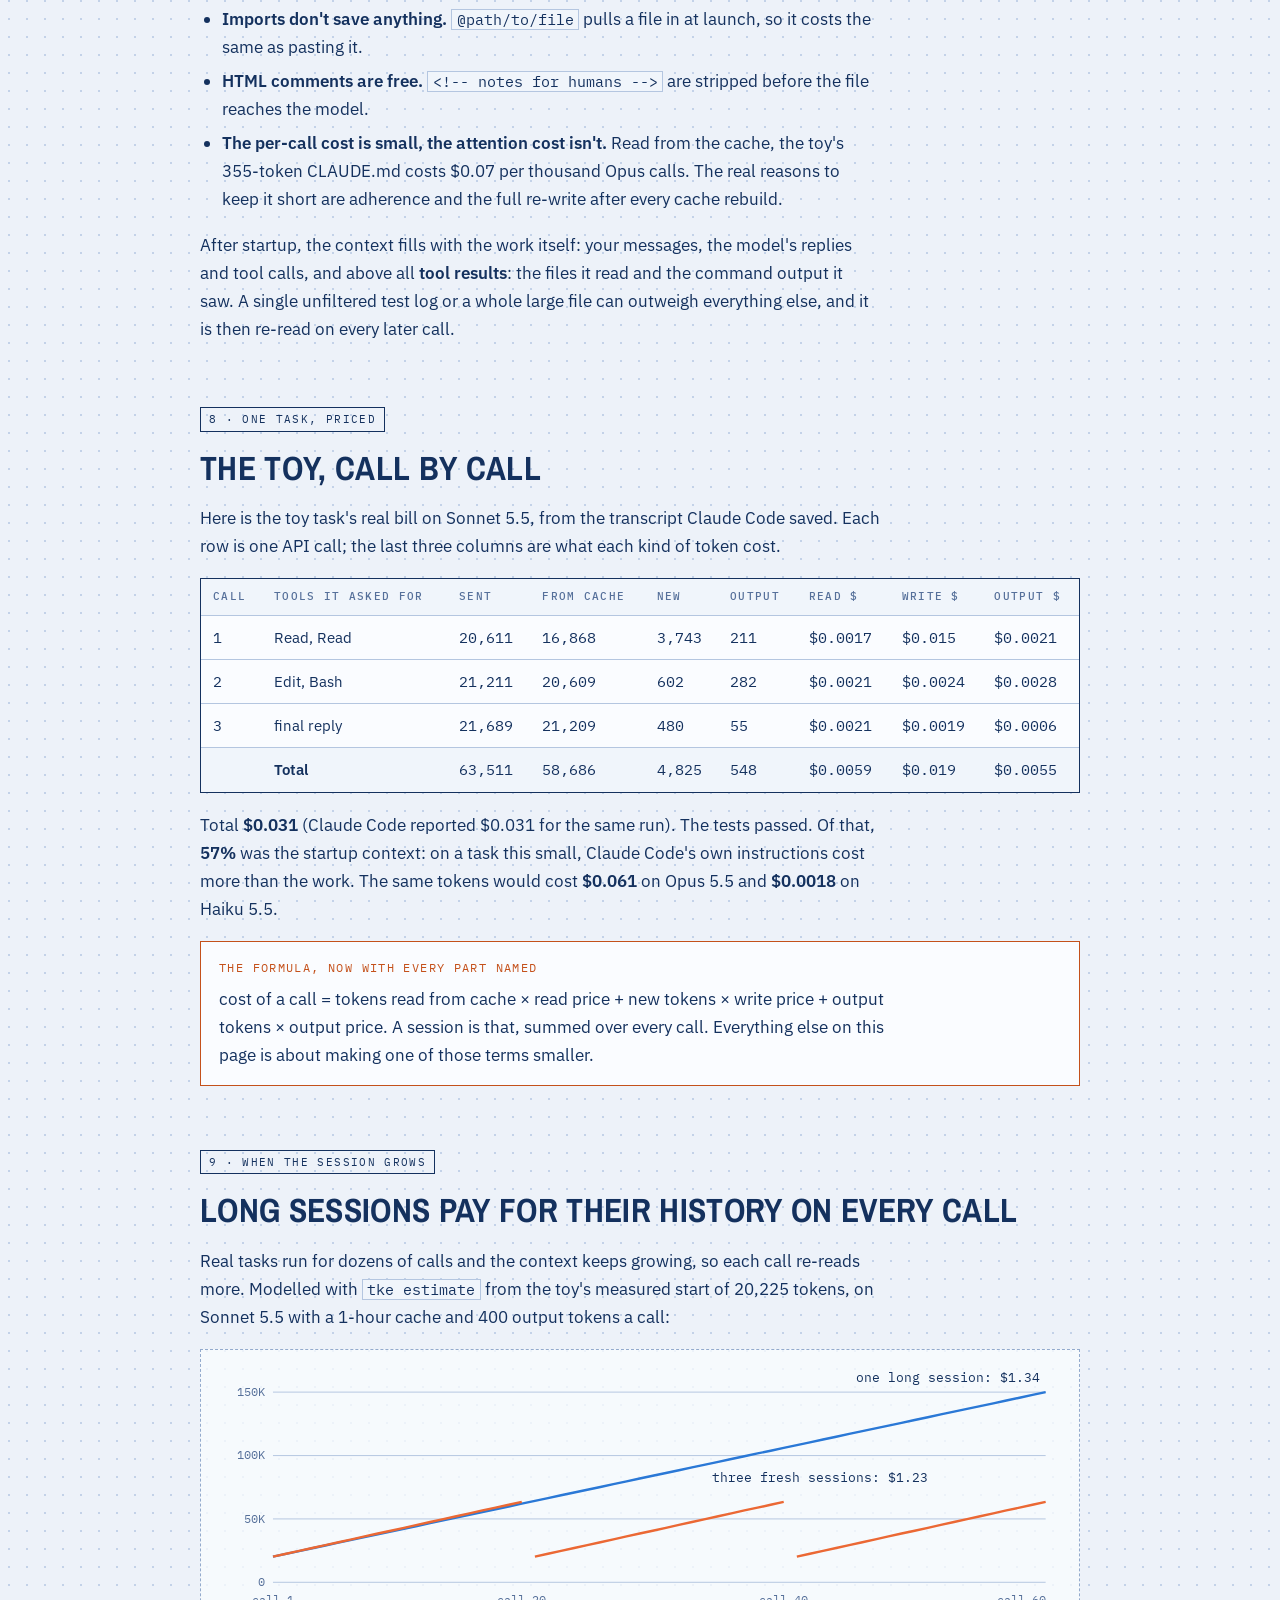
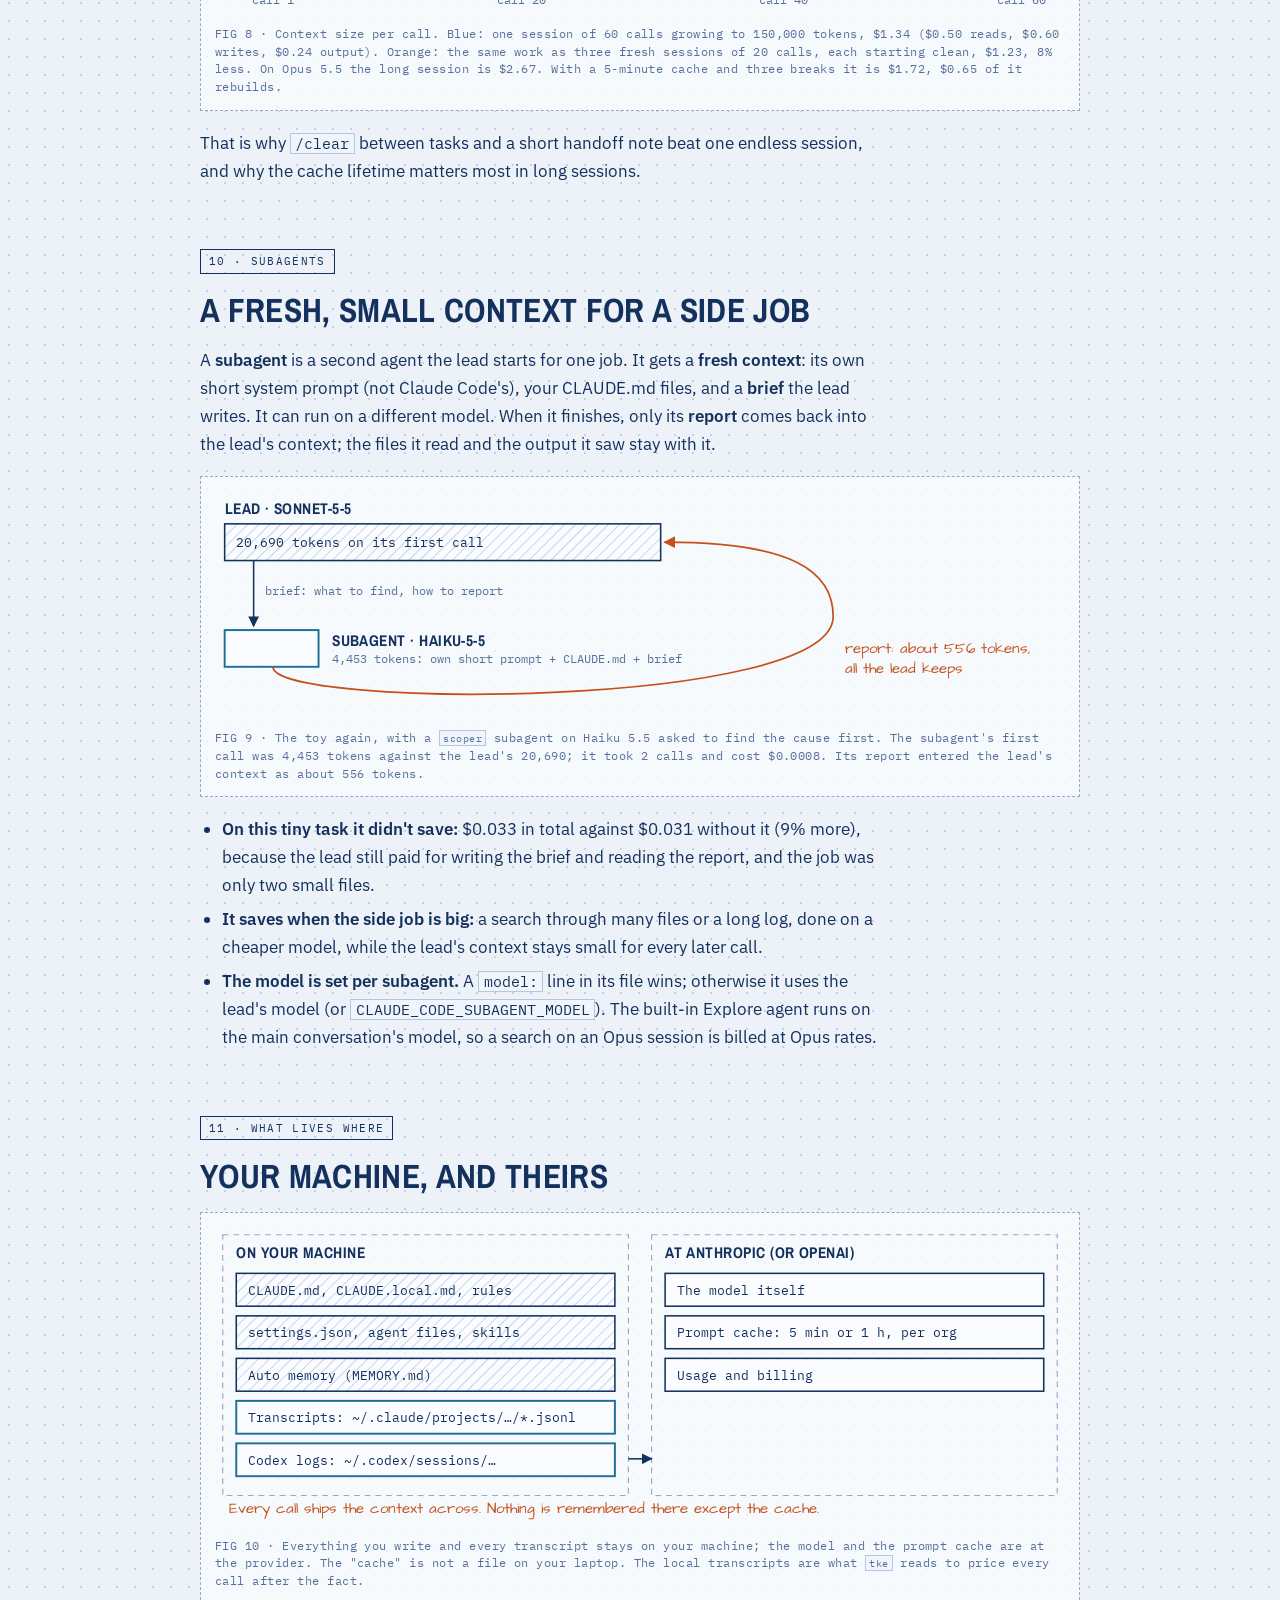
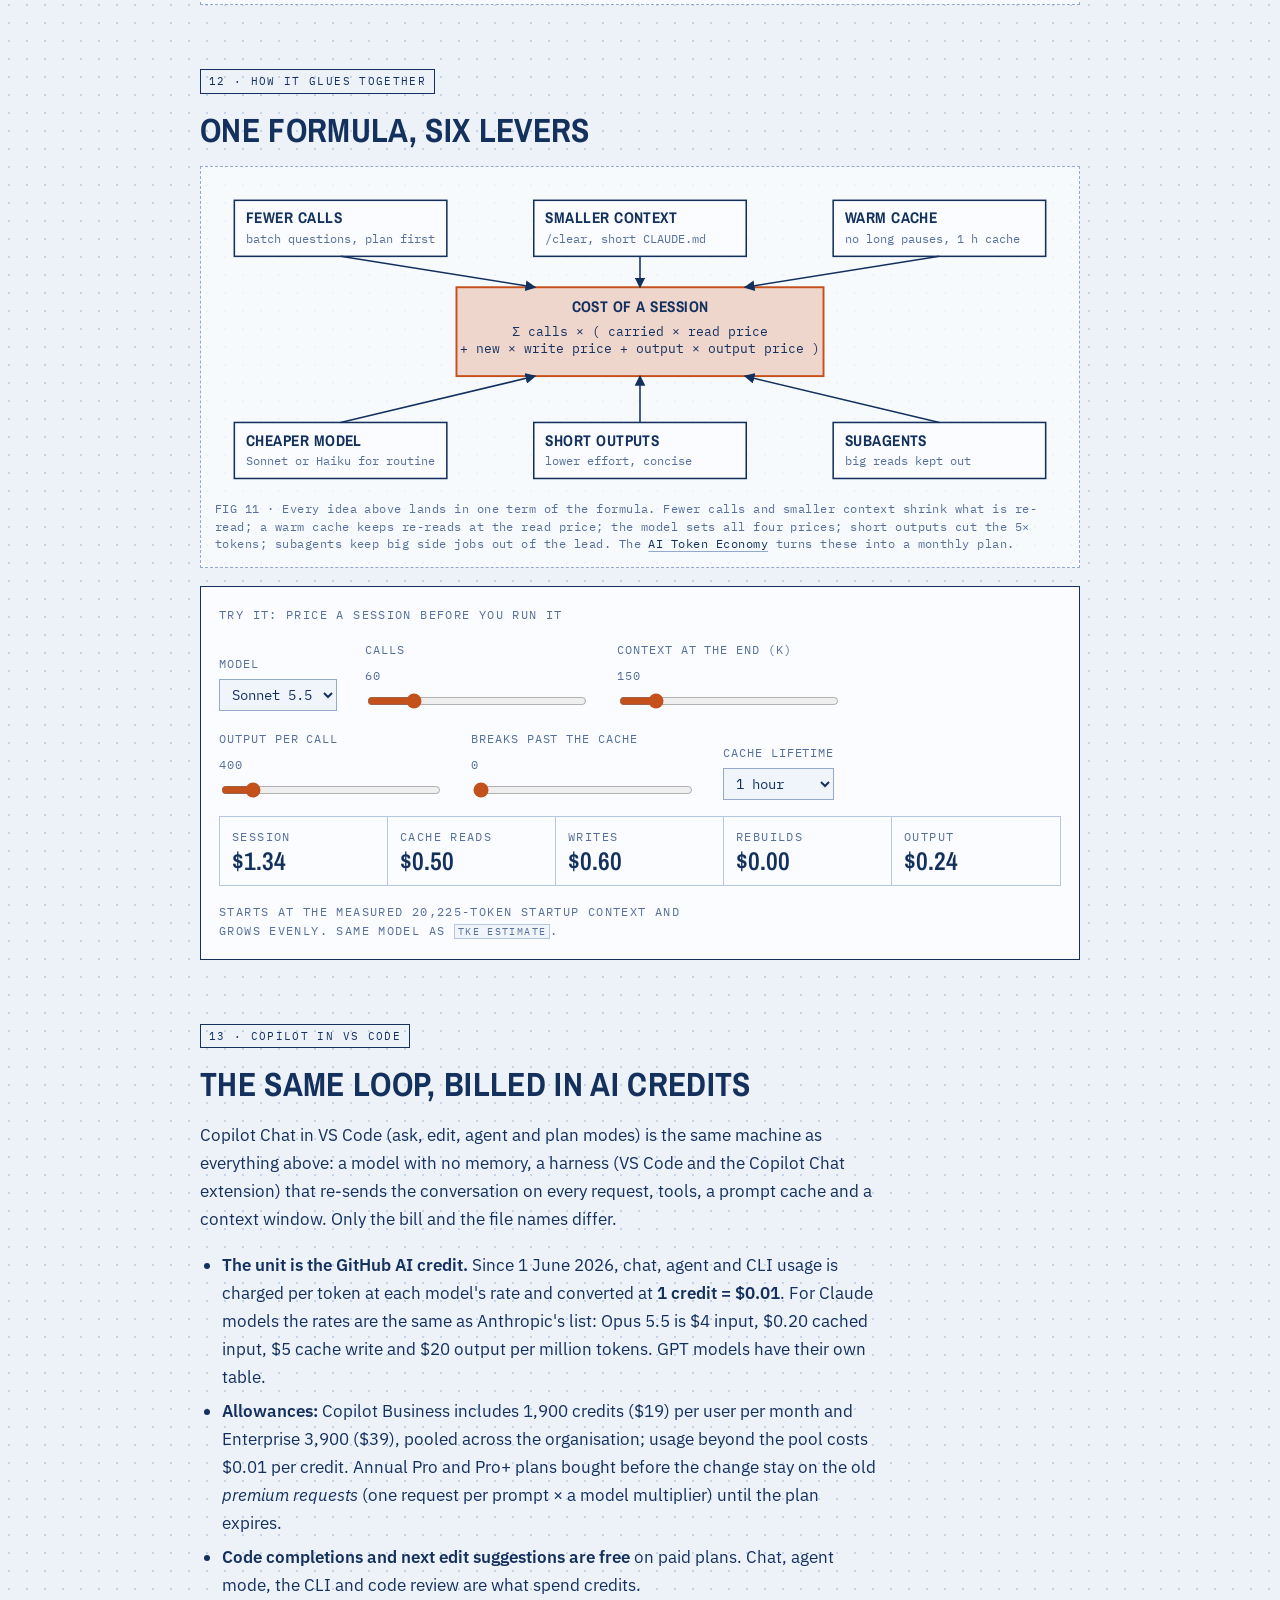
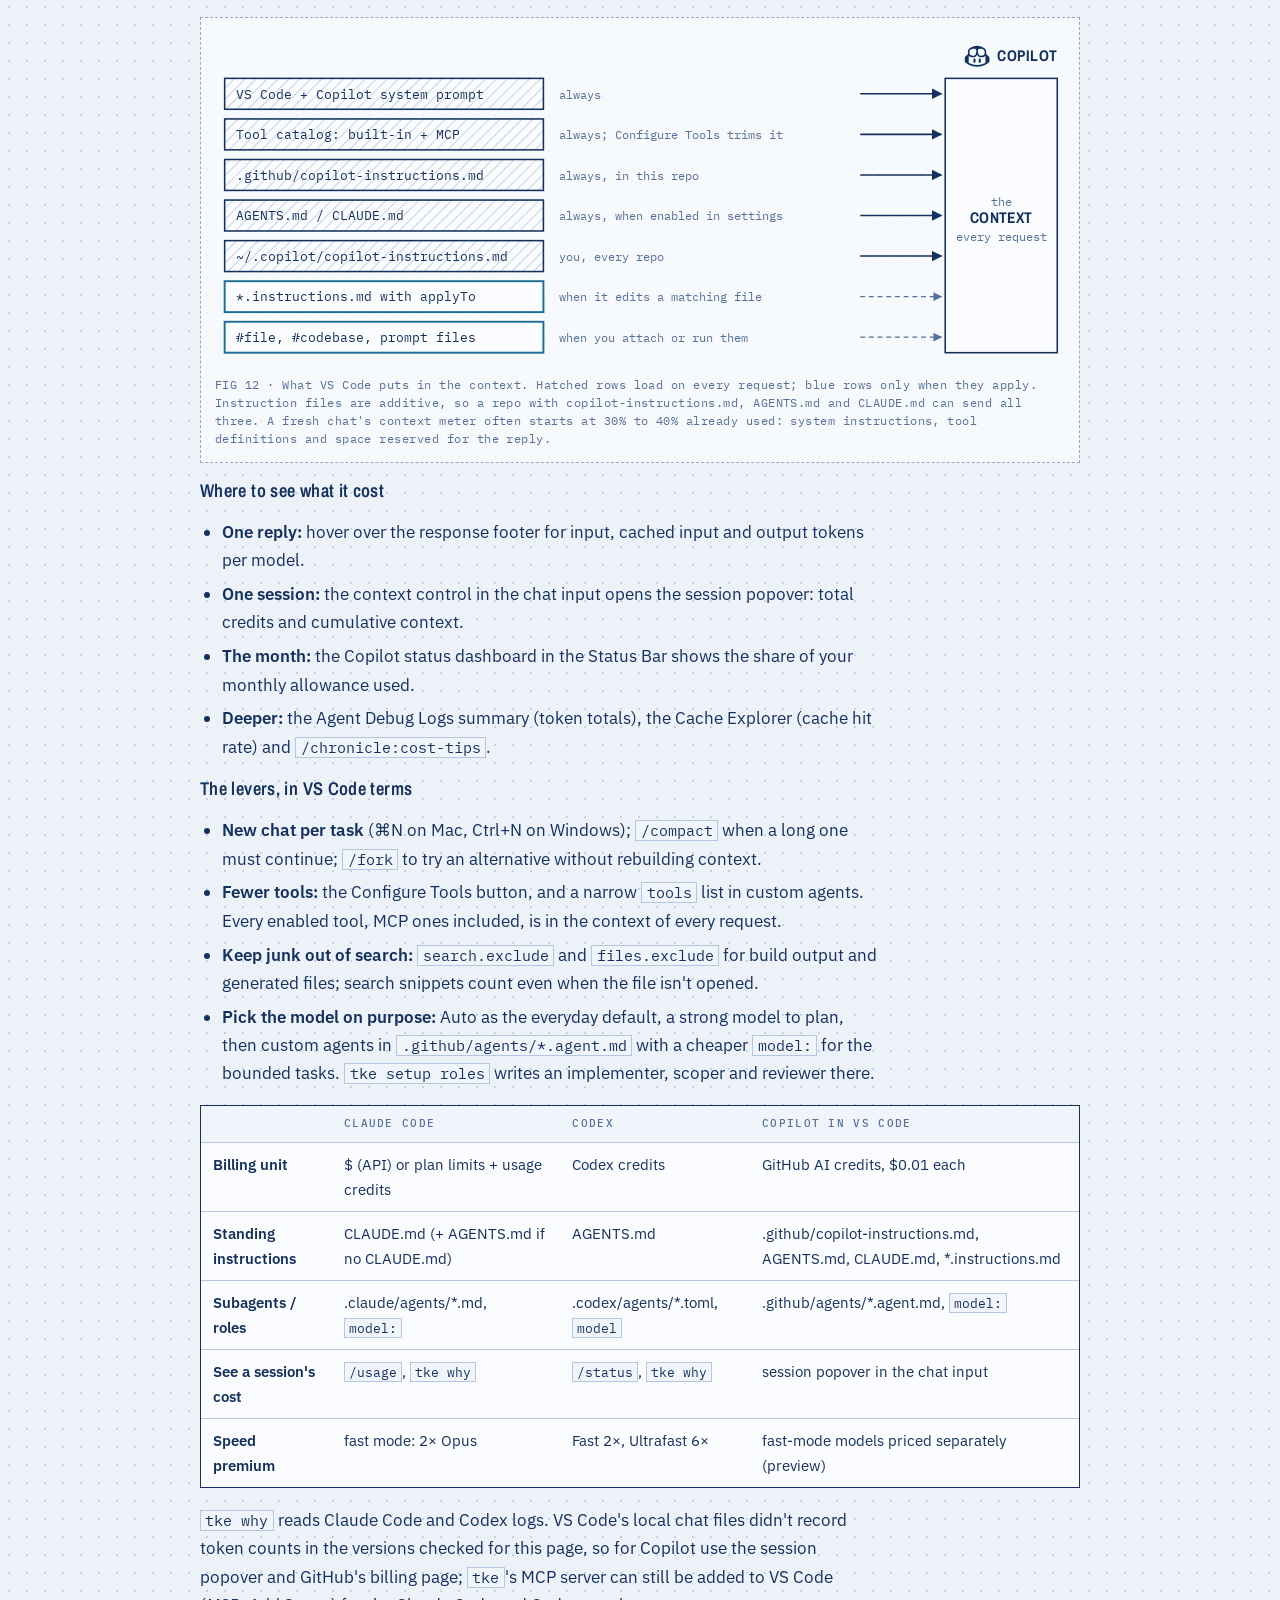
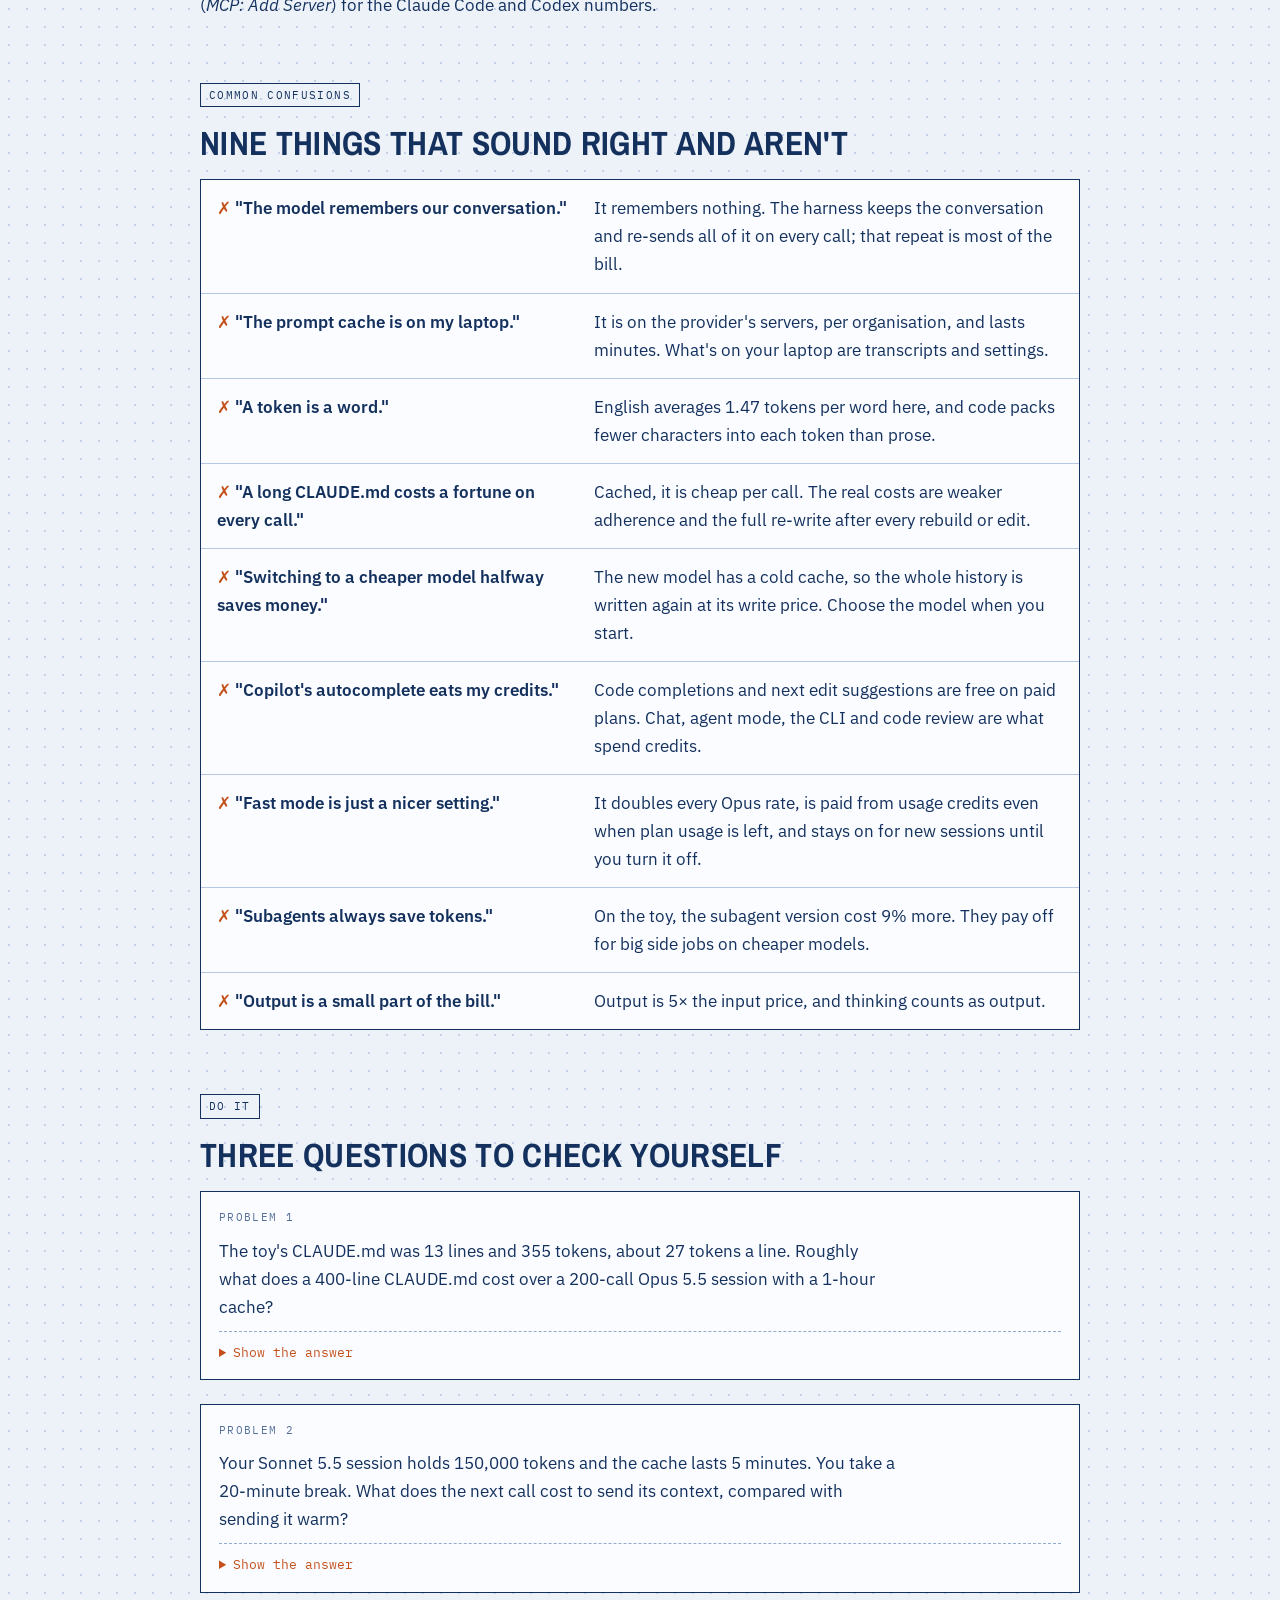
==== commit fb510532: "docs: Copilot in VS Code (billing, where tokens show, 3-harness comparison) Co-Authored-By: Claude O" ====
--- a/docs/basics.html
+++ b/docs/basics.html
@@ -190,7 +190,7 @@
   <h1>The Basics Under the Bill</h1>
   <p class="lede">A coding agent's bill is not a mystery and not a flat fee. It is a handful of simple ideas multiplied together: a model that remembers nothing, text counted in tokens, a conversation sent again on every call, a cache that makes the repeat cheap, and instructions and helpers that ride along. This page builds those ideas one at a time, on one small task you can trace by hand, with every number measured.</p>
   <div class="tblock">
-    <div><b>What it covers</b>Models, tokens, API calls, prices, the prompt cache, agents, CLAUDE.md, subagents, and where everything lives</div>
+    <div><b>What it covers</b>Models, tokens, API calls, prices, the prompt cache, agents, CLAUDE.md, subagents, where everything lives, and Copilot in VS Code</div>
     <div><b>Measured with</b>Claude Code 2.1.304 on 2026-10-20, Sonnet 5.5 and Haiku 5.5; prices as of 2026-10-13</div>
     <div><b>Leads to</b><a href="https://madhavms.github.io/knowledge-graph/ai-engineering/agents-in-practice/04-ai-token-economy.html">AI Token Economy</a> · <a href="https://github.com/madhavms/ai-token-economy">the tke tool</a></div>
     <div><b>Time</b>About 25 minutes</div>
@@ -397,15 +397,56 @@
   </div>
 </section>
 
+<section id="copilot">
+  <div class="beat"><span>13 · Copilot in VS Code</span></div>
+  <h2>The same loop, billed in AI credits</h2>
+  <p>Copilot Chat in VS Code (ask, edit, agent and plan modes) is the same machine as everything above: a model with no memory, a harness (VS Code and the Copilot Chat extension) that re-sends the conversation on every request, tools, a prompt cache and a context window. Only the bill and the file names differ.</p>
+  <ul>
+    <li><b>The unit is the GitHub AI credit.</b> Since 1 June 2026, chat, agent and CLI usage is charged per token at each model's rate and converted at <b>1 credit = $0.01</b>. For Claude models the rates are the same as Anthropic's list: Opus 5.5 is $4 input, $0.20 cached input, $5 cache write and $20 output per million tokens. GPT models have their own table.</li>
+    <li><b>Allowances:</b> Copilot Business includes 1,900 credits ($19) per user per month and Enterprise 3,900 ($39), pooled across the organisation; usage beyond the pool costs $0.01 per credit. Annual Pro and Pro+ plans bought before the change stay on the old <i>premium requests</i> (one request per prompt × a model multiplier) until the plan expires.</li>
+    <li><b>Code completions and next edit suggestions are free</b> on paid plans. Chat, agent mode, the CLI and code review are what spend credits.</li>
+  </ul>
+  <figure class="fig">
+    <svg viewBox="0 0 880 346" role="img" aria-label="What Copilot in VS Code puts in the context, and when"><use href="#i-githubcopilot" x="776" y="12" width="26" height="26" class="logo githubcopilot"/><text x="810" y="30" class="t-b">Copilot</text><rect x="10" y="48" width="330" height="32" class="frozen"/><text x="22" y="69" class="t-m">VS Code + Copilot system prompt</text><text x="356" y="69" class="t-s">always</text><line x1="668" y1="64" x2="752" y2="64" class="ln" marker-end="url(#ah)"/><rect x="10" y="90" width="330" height="32" class="frozen"/><text x="22" y="111" class="t-m">Tool catalog: built-in + MCP</text><text x="356" y="111" class="t-s">always; Configure Tools trims it</text><line x1="668" y1="106" x2="752" y2="106" class="ln" marker-end="url(#ah)"/><rect x="10" y="132" width="330" height="32" class="frozen"/><text x="22" y="153" class="t-m">.github/copilot-instructions.md</text><text x="356" y="153" class="t-s">always, in this repo</text><line x1="668" y1="148" x2="752" y2="148" class="ln" marker-end="url(#ah)"/><rect x="10" y="174" width="330" height="32" class="frozen"/><text x="22" y="195" class="t-m">AGENTS.md / CLAUDE.md</text><text x="356" y="195" class="t-s">always, when enabled in settings</text><line x1="668" y1="190" x2="752" y2="190" class="ln" marker-end="url(#ah)"/><rect x="10" y="216" width="330" height="32" class="frozen"/><text x="22" y="237" class="t-m">~/.copilot/copilot-instructions.md</text><text x="356" y="237" class="t-s">you, every repo</text><line x1="668" y1="232" x2="752" y2="232" class="ln" marker-end="url(#ah)"/><rect x="10" y="258" width="330" height="32" class="data"/><text x="22" y="279" class="t-m">*.instructions.md with applyTo</text><text x="356" y="279" class="t-s">when it edits a matching file</text><line x1="668" y1="274" x2="752" y2="274" class="ln-d" marker-end="url(#ah-d)"/><rect x="10" y="300" width="330" height="32" class="data"/><text x="22" y="321" class="t-m">#file, #codebase, prompt files</text><text x="356" y="321" class="t-s">when you attach or run them</text><line x1="668" y1="316" x2="752" y2="316" class="ln-d" marker-end="url(#ah-d)"/><rect x="756" y="48" width="116" height="284" class="box"/><text x="814" y="180" class="t-s" text-anchor="middle">the</text><text x="814" y="198" class="t-b" text-anchor="middle">context</text><text x="814" y="216" class="t-s" text-anchor="middle">every request</text></svg>
+    <figcaption>FIG 12 · What VS Code puts in the context. Hatched rows load on every request; blue rows only when they apply. Instruction files are additive, so a repo with copilot-instructions.md, AGENTS.md and CLAUDE.md can send all three. A fresh chat's context meter often starts at 30% to 40% already used: system instructions, tool definitions and space reserved for the reply.</figcaption>
+  </figure>
+  <h3>Where to see what it cost</h3>
+  <ul>
+    <li><b>One reply:</b> hover over the response footer for input, cached input and output tokens per model.</li>
+    <li><b>One session:</b> the context control in the chat input opens the session popover: total credits and cumulative context.</li>
+    <li><b>The month:</b> the Copilot status dashboard in the Status Bar shows the share of your monthly allowance used.</li>
+    <li><b>Deeper:</b> the Agent Debug Logs summary (token totals), the Cache Explorer (cache hit rate) and <code>/chronicle:cost-tips</code>.</li>
+  </ul>
+  <h3>The levers, in VS Code terms</h3>
+  <ul>
+    <li><b>New chat per task</b> (⌘N on Mac, Ctrl+N on Windows); <code>/compact</code> when a long one must continue; <code>/fork</code> to try an alternative without rebuilding context.</li>
+    <li><b>Fewer tools:</b> the Configure Tools button, and a narrow <code>tools</code> list in custom agents. Every enabled tool, MCP ones included, is in the context of every request.</li>
+    <li><b>Keep junk out of search:</b> <code>search.exclude</code> and <code>files.exclude</code> for build output and generated files; search snippets count even when the file isn't opened.</li>
+    <li><b>Pick the model on purpose:</b> Auto as the everyday default, a strong model to plan, then custom agents in <code>.github/agents/*.agent.md</code> with a cheaper <code>model:</code> for the bounded tasks. <code>tke setup roles</code> writes an implementer, scoper and reviewer there.</li>
+  </ul>
+  <div class="trace"><table>
+    <thead><tr><th></th><th>Claude Code</th><th>Codex</th><th>Copilot in VS Code</th></tr></thead>
+    <tbody>
+      <tr><td><b>Billing unit</b></td><td>$ (API) or plan limits + usage credits</td><td>Codex credits</td><td>GitHub AI credits, $0.01 each</td></tr>
+      <tr><td><b>Standing instructions</b></td><td>CLAUDE.md (+ AGENTS.md if no CLAUDE.md)</td><td>AGENTS.md</td><td>.github/copilot-instructions.md, AGENTS.md, CLAUDE.md, *.instructions.md</td></tr>
+      <tr><td><b>Subagents / roles</b></td><td>.claude/agents/*.md, <code>model:</code></td><td>.codex/agents/*.toml, <code>model</code></td><td>.github/agents/*.agent.md, <code>model:</code></td></tr>
+      <tr><td><b>See a session's cost</b></td><td><code>/usage</code>, <code>tke why</code></td><td><code>/status</code>, <code>tke why</code></td><td>session popover in the chat input</td></tr>
+      <tr><td><b>Speed premium</b></td><td>fast mode: 2× Opus</td><td>Fast 2×, Ultrafast 6×</td><td>fast-mode models priced separately (preview)</td></tr>
+    </tbody>
+  </table></div>
+  <p><code>tke why</code> reads Claude Code and Codex logs. VS Code's local chat files didn't record token counts in the versions checked for this page, so for Copilot use the session popover and GitHub's billing page; <code>tke</code>'s MCP server can still be added to VS Code (<i>MCP: Add Server</i>) for the Claude Code and Codex numbers.</p>
+</section>
+
 <section id="confusions">
   <div class="beat"><span>Common confusions</span></div>
-  <h2>Eight things that sound right and aren't</h2>
+  <h2>Nine things that sound right and aren't</h2>
   <div class="confusions">
     <div><span class="myth">"The model remembers our conversation."</span><span>It remembers nothing. The harness keeps the conversation and re-sends all of it on every call; that repeat is most of the bill.</span></div>
     <div><span class="myth">"The prompt cache is on my laptop."</span><span>It is on the provider's servers, per organisation, and lasts minutes. What's on your laptop are transcripts and settings.</span></div>
     <div><span class="myth">"A token is a word."</span><span>English averages 1.47 tokens per word here, and code packs fewer characters into each token than prose.</span></div>
     <div><span class="myth">"A long CLAUDE.md costs a fortune on every call."</span><span>Cached, it is cheap per call. The real costs are weaker adherence and the full re-write after every rebuild or edit.</span></div>
     <div><span class="myth">"Switching to a cheaper model halfway saves money."</span><span>The new model has a cold cache, so the whole history is written again at its write price. Choose the model when you start.</span></div>
+    <div><span class="myth">"Copilot's autocomplete eats my credits."</span><span>Code completions and next edit suggestions are free on paid plans. Chat, agent mode, the CLI and code review are what spend credits.</span></div>
     <div><span class="myth">"Fast mode is just a nicer setting."</span><span>It doubles every Opus rate, is paid from usage credits even when plan usage is left, and stays on for new sessions until you turn it off.</span></div>
     <div><span class="myth">"Subagents always save tokens."</span><span>On the toy, the subagent version cost 9% more. They pay off for big side jobs on cheaper models.</span></div>
     <div><span class="myth">"Output is a small part of the bill."</span><span>Output is 5× the input price, and thinking counts as output.</span></div>
@@ -449,6 +490,7 @@
     <li>Anthropic, <a href="https://platform.claude.com/docs/en/about-claude/pricing">Pricing</a>: per-model rates, the Haiku 5.5 100K step, fast mode, data residency and web search fees. Claude Code docs, <a href="https://code.claude.com/docs/en/fast-mode">Fast mode</a>: usage credits, persistence, the mid-session cache cost. OpenAI, <a href="https://learn.chatgpt.com/docs/pricing">Codex pricing</a>: Fast and Ultrafast multipliers.</li>
     <li>Claude Code docs: <a href="https://code.claude.com/docs/en/memory">How Claude remembers your project</a> (CLAUDE.md locations, load order, 200-line advice, imports, comments, AGENTS.md, auto memory), <a href="https://code.claude.com/docs/en/sub-agents">Subagents</a> (fresh context, what loads, model order, built-in agents), <a href="https://code.claude.com/docs/en/prompt-caching">Prompt caching in Claude Code</a> (TTL by billing mode, <code>promptCacheTtl</code>). Checked 2026-10-20.</li>
     <li>OpenAI, <a href="https://learn.chatgpt.com/docs/agent-configuration/subagents">Codex subagents</a> and GitHub, <a href="https://docs.github.com/en/copilot/how-tos/copilot-cli/customize-copilot/create-custom-agents-for-cli">Copilot CLI custom agents</a>: the same loop and subagent ideas in the other harnesses.</li>
+    <li>GitHub Docs: <a href="https://docs.github.com/en/copilot/reference/copilot-billing/models-and-pricing">Models and pricing for GitHub Copilot</a> (per-token rates, 1 credit = $0.01, completions free), <a href="https://docs.github.com/en/copilot/concepts/billing/usage-based-billing-for-organizations-and-enterprises">Usage-based billing for organizations</a> (1,900 / 3,900 credits per user), <a href="https://docs.github.com/en/copilot/reference/copilot-billing/request-based-billing-legacy/copilot-requests">premium requests (legacy)</a>. VS Code docs: <a href="https://code.visualstudio.com/docs/agents/guides/optimize-usage">Optimize AI credit usage</a>, <a href="https://code.visualstudio.com/docs/copilot/customization/custom-instructions">Custom instructions</a>. The 30% to 40% starting context: <a href="https://github.com/orgs/community/discussions/188691">GitHub community discussion</a>. Checked 2026-10-20.</li>
     <li>Logos: <a href="https://simpleicons.org">simple-icons</a> 16.35.0 (CC0), used only to name the products.</li>
   </ul>
   <div class="next"><span>Next: <a href="https://madhavms.github.io/knowledge-graph/ai-engineering/agents-in-practice/04-ai-token-economy.html">AI Token Economy →</a></span><span>Then measure your own: <code>tke why week</code></span></div>
